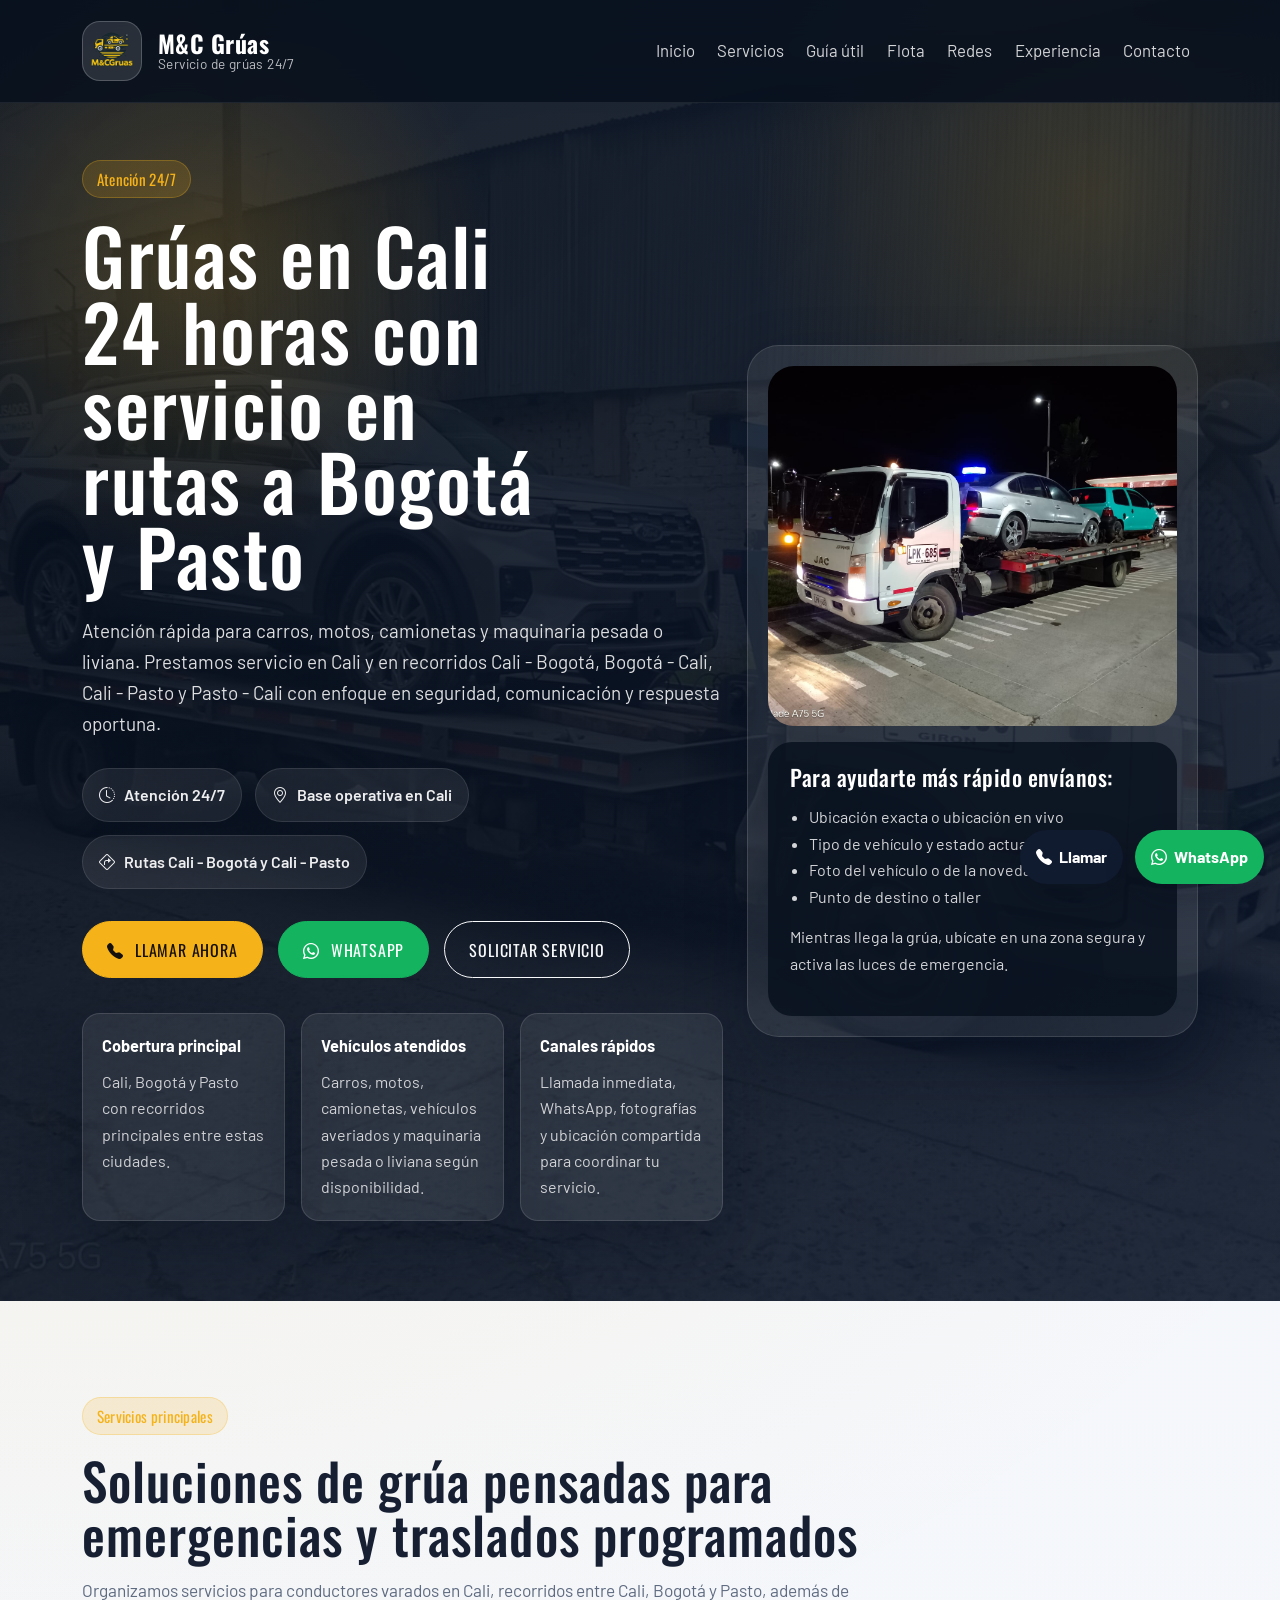
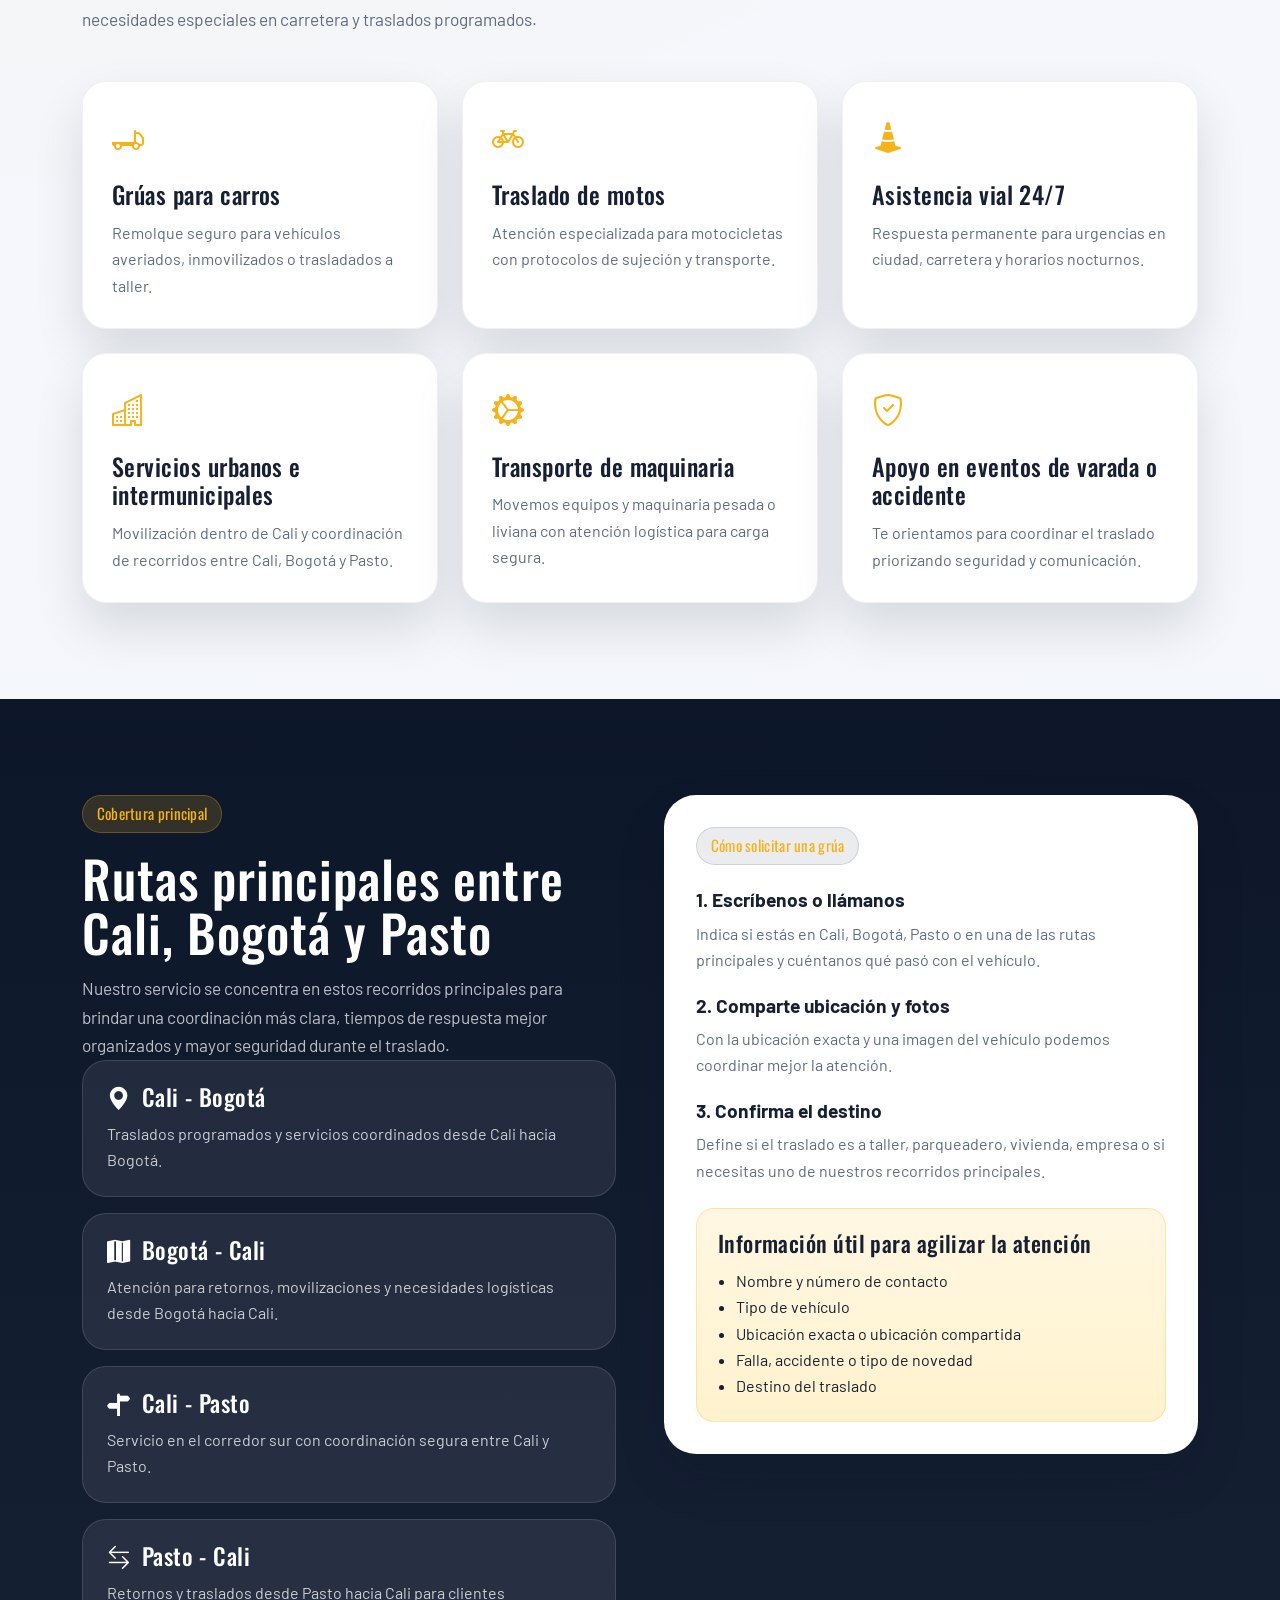
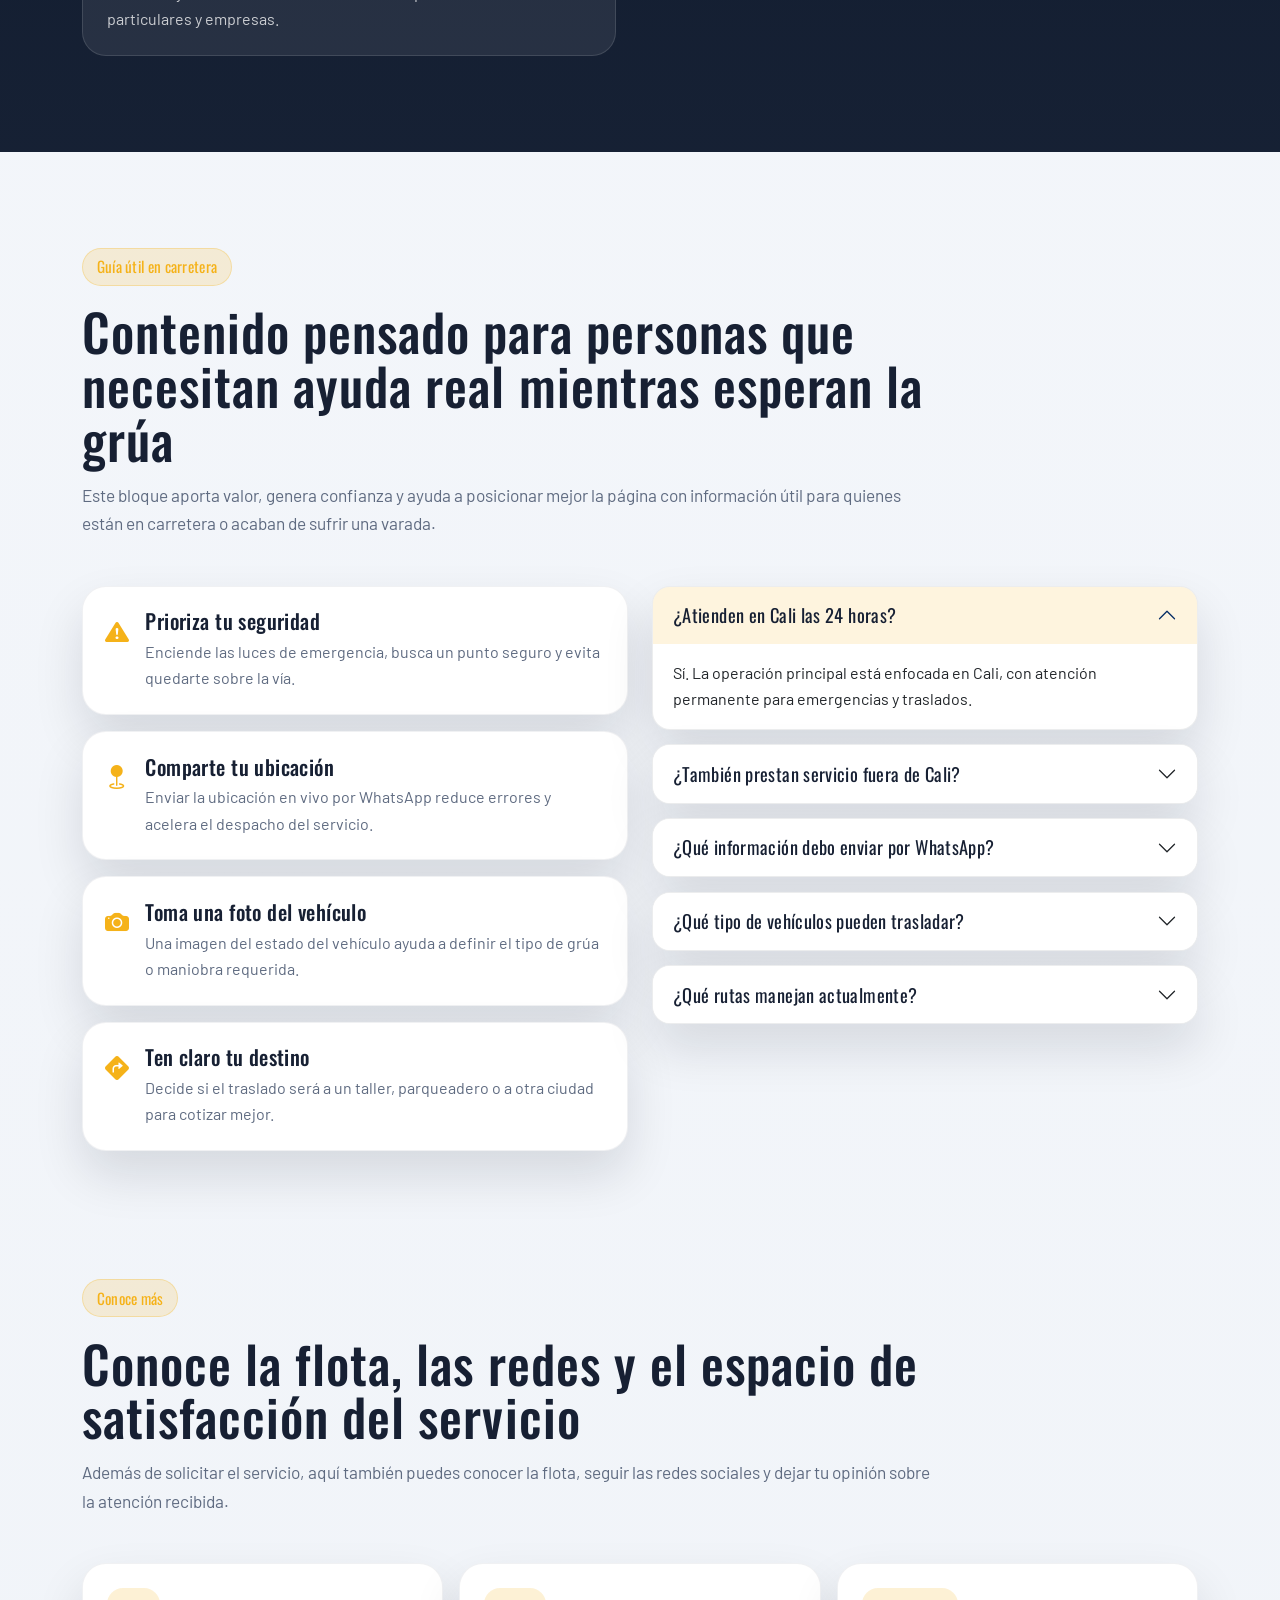
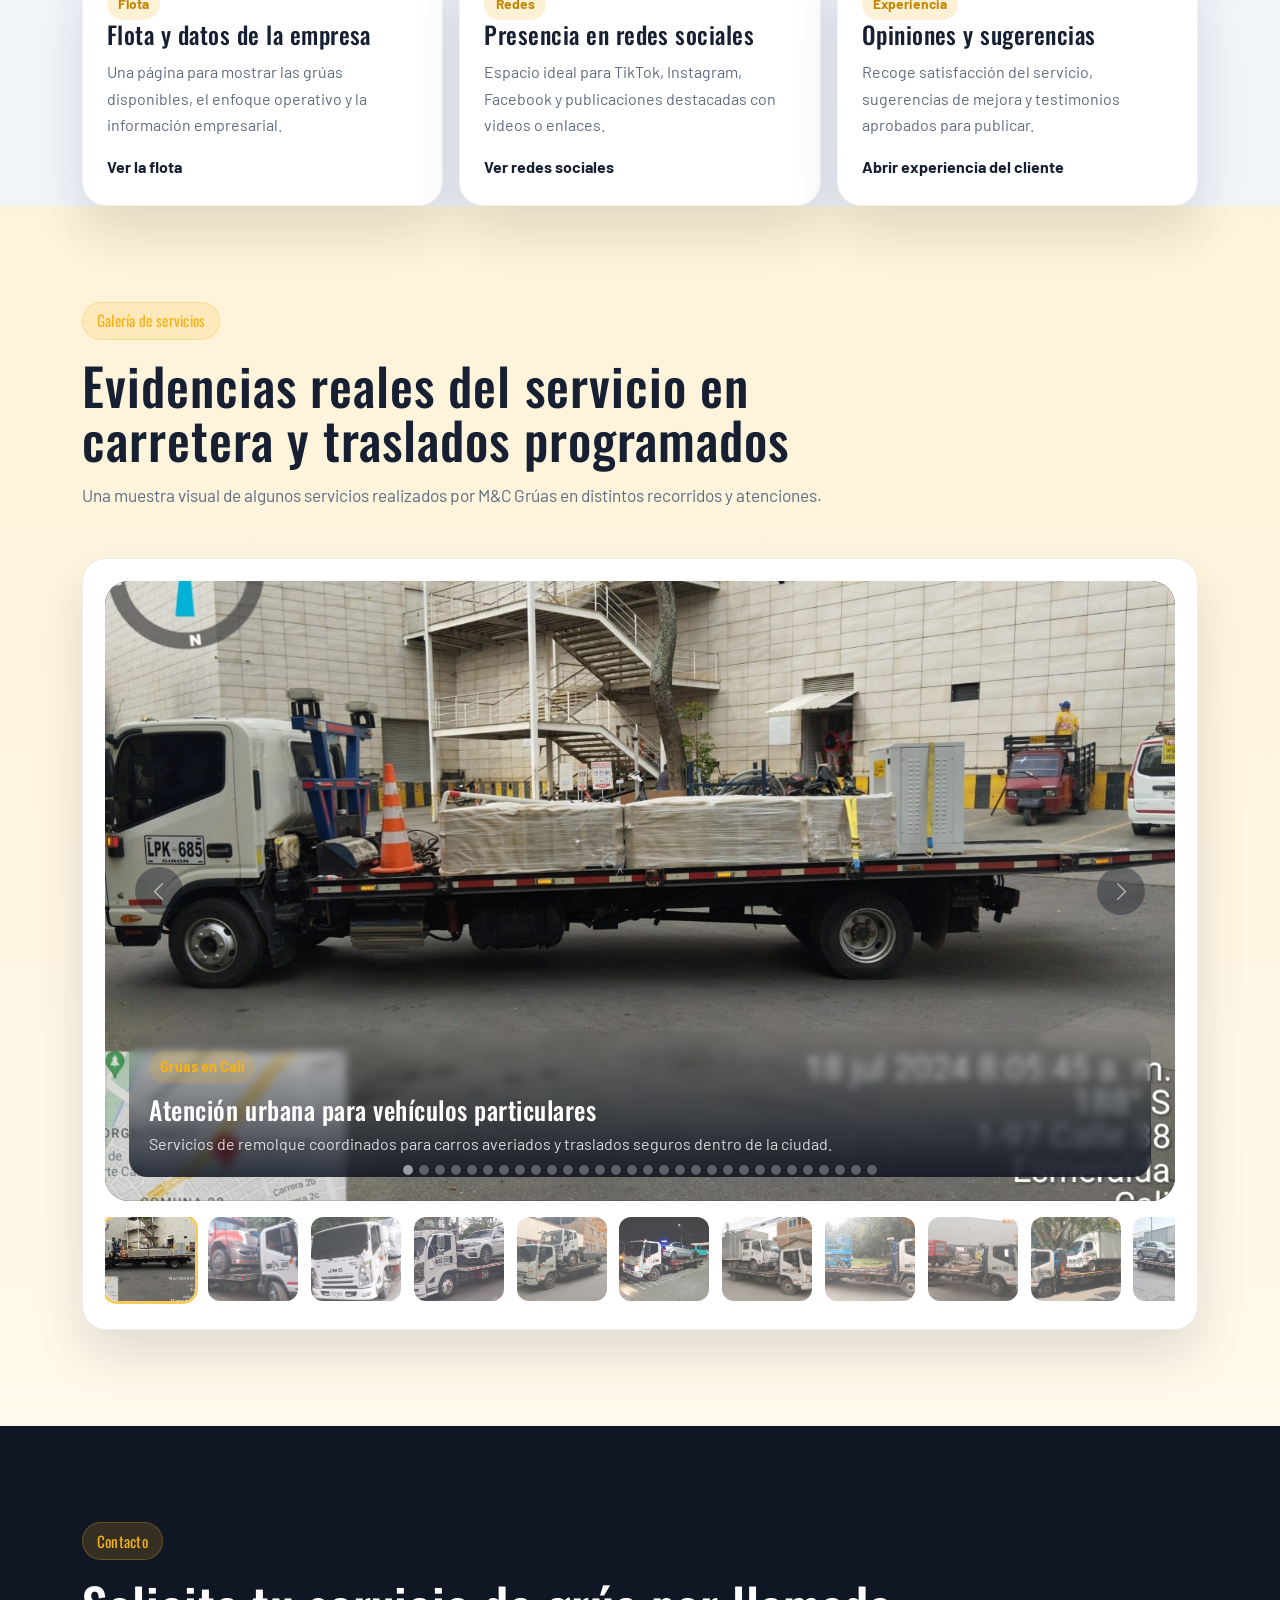
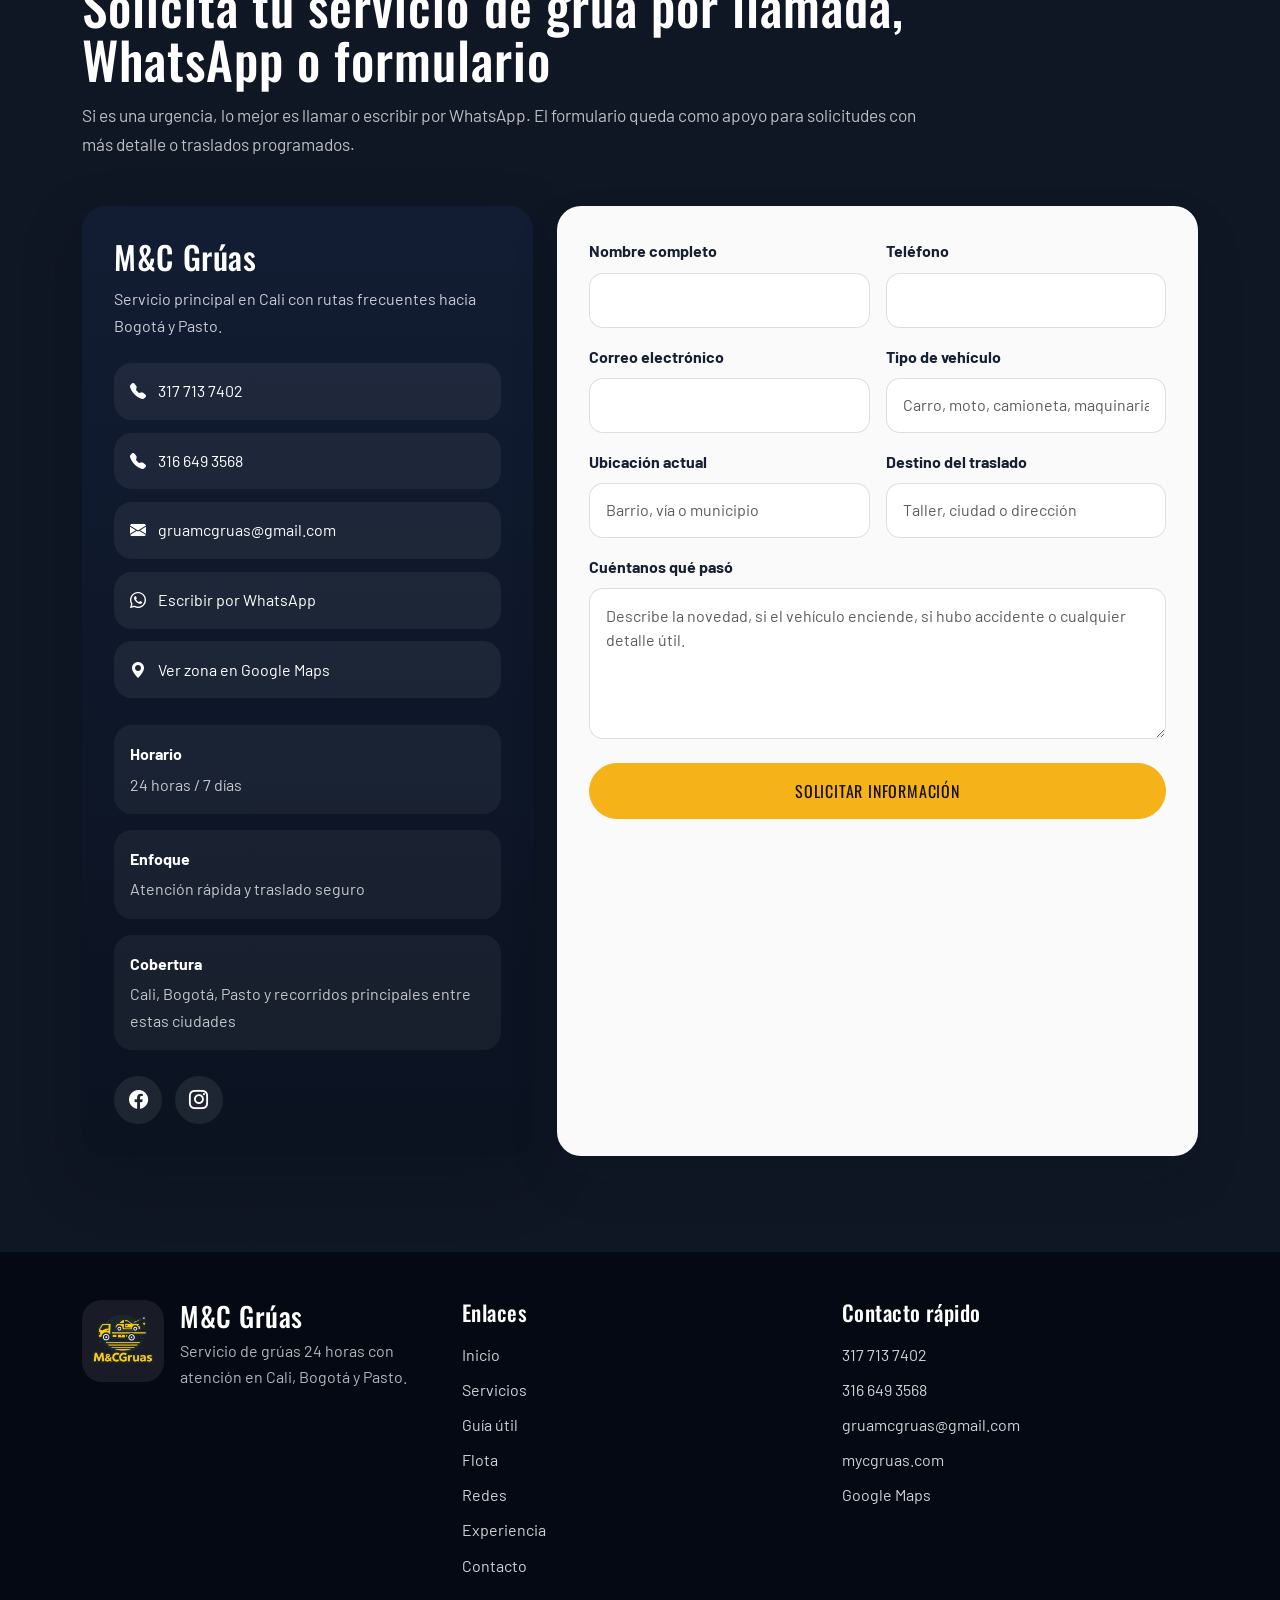
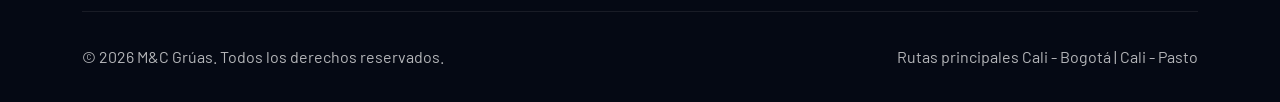
==== index.html @ 34d1ba53 "Merge pull request #5 from Jhonier1227/codex/configurar-monitoreo-automtico Mejoras SEO y GEO: actua" ====
<!DOCTYPE html>
<html lang="es">
<head>
  <!-- Configuracion base, SEO y recursos compartidos de la pagina principal -->
  <meta charset="UTF-8" />
  <meta name="viewport" content="width=device-width, initial-scale=1.0, viewport-fit=cover" />
  <title>Grúas en Cali 24 Horas | Rutas Cali - Bogotá y Cali - Pasto</title>
  <meta
    name="description"
    content="Servicio de grúas 24 horas en Cali. Traslados a Bogotá y Pasto, asistencia vial para carros, motos, camionetas y maquinaria."
  />
  <!-- Google Tag Manager -->
<script>(function(w,d,s,l,i){w[l]=w[l]||[];w[l].push({'gtm.start':
new Date().getTime(),event:'gtm.js'});var f=d.getElementsByTagName(s)[0],
j=d.createElement(s),dl=l!='dataLayer'?'&l='+l:'';j.async=true;j.src=
'https://www.googletagmanager.com/gtm.js?id='+i+dl;f.parentNode.insertBefore(j,f);
})(window,document,'script','dataLayer','GTM-K7THMDSF');</script>
<!-- End Google Tag Manager -->
  <meta name="author" content="M&C Grúas" />
  <meta name="robots" content="index, follow" />
  <meta name="theme-color" content="#f5b219" />
  <link rel="canonical" href="https://mycgruas.com/" />
  <link rel="alternate" hreflang="es-CO" href="https://mycgruas.com/" />
  <link rel="alternate" hreflang="x-default" href="https://mycgruas.com/" />
  <link rel="icon" href="assets/img/Logo_Nuevo_mcgrua.png" type="image/png" />
  <meta property="og:type" content="website" />
  <meta property="og:locale" content="es_CO" />
  <meta property="og:title" content="Grúas en Cali 24 Horas | M&C Grúas" />
  <meta
    property="og:description"
    content="Atención 24/7 en Cali y servicio en rutas Cali - Bogotá y Cali - Pasto para remolque, asistencia vial y transporte de maquinaria pesada o liviana."
  />
  <meta property="og:url" content="https://mycgruas.com/" />
  <meta property="og:image" content="https://mycgruas.com/assets/img/GruaFondo.jpeg" />
  <meta name="twitter:card" content="summary_large_image" />
  <meta name="twitter:title" content="Grúas en Cali 24 Horas | M&C Grúas" />
  <meta
    name="twitter:description"
    content="Servicio de grúas en Cali con rutas Cali - Bogotá y Cali - Pasto. Atención rápida por llamada y WhatsApp."
  />
  <meta name="twitter:image" content="https://mycgruas.com/assets/img/GruaFondo.jpeg" />
  <link rel="preconnect" href="https://fonts.googleapis.com" />
  <link rel="preconnect" href="https://fonts.gstatic.com" crossorigin />
  <link rel="preconnect" href="https://cdn.jsdelivr.net" crossorigin />
  <link
    href="https://fonts.googleapis.com/css2?family=Barlow:wght@400;500;600;700&family=Oswald:wght@500;600;700&display=swap"
    rel="stylesheet"
  />
  <link rel="stylesheet" href="https://cdn.jsdelivr.net/npm/bootstrap@5.3.3/dist/css/bootstrap.min.css" />
  <link rel="stylesheet" href="https://cdn.jsdelivr.net/npm/bootstrap-icons@1.11.3/font/bootstrap-icons.min.css" />
  <link rel="stylesheet" href="assets/css/style.css" />
  <link rel="stylesheet" href="assets/css/responsive.css" />
  <script type="application/ld+json">
    {
      "@context": "https://schema.org",
      "@type": "LocalBusiness",
      "name": "M&C Grúas",
      "url": "https://mycgruas.com/",
      "image": "https://mycgruas.com/assets/img/GruaFondo.jpeg",
      "logo": "https://mycgruas.com/assets/img/Logo_Nuevo_mcgrua.png",
      "description": "Servicio de grúas 24 horas en Cali con servicio en rutas Cali - Bogotá, Bogotá - Cali, Cali - Pasto y Pasto - Cali para remolque de vehículos, asistencia vial y transporte de maquinaria pesada o liviana.",
      "telephone": "+57 317 713 7402",
      "email": "gruamcgruas@gmail.com",
      "areaServed": [
        "Cali",
        "Bogotá",
        "Pasto"
      ],
      "serviceType": [
        "Grúas 24 horas",
        "Remolque de vehículos",
        "Asistencia vial",
        "Transporte de maquinaria pesada y liviana",
        "Traslados Cali - Bogotá",
        "Traslados Cali - Pasto"
      ],
      "openingHoursSpecification": [
        {
          "@type": "OpeningHoursSpecification",
          "dayOfWeek": [
            "Monday",
            "Tuesday",
            "Wednesday",
            "Thursday",
            "Friday",
            "Saturday",
            "Sunday"
          ],
          "opens": "00:00",
          "closes": "23:59"
        }
      ],
      "contactPoint": [
        {
          "@type": "ContactPoint",
          "telephone": "+57 317 713 7402",
          "contactType": "customer service",
          "areaServed": "CO",
          "availableLanguage": [
            "Spanish"
          ]
        },
        {
          "@type": "ContactPoint",
          "telephone": "+57 316 649 3568",
          "contactType": "customer service",
          "areaServed": "CO",
          "availableLanguage": [
            "Spanish"
          ]
        }
      ],
      "sameAs": [
        "https://www.tiktok.com/@mcgruas7?_r=1&_t=ZS-95cEvTLTXd9",
        "https://www.facebook.com/share/14oiQRtcPY/",
        "https://www.instagram.com/mycgruas?igsh=ejJ2dGFqajJlMWcz"
      ]
    }
  </script>
  <script type="application/ld+json">
    {
      "@context": "https://schema.org",
      "@type": "FAQPage",
      "mainEntity": [
        {
          "@type": "Question",
          "name": "¿Atienden en Cali las 24 horas?",
          "acceptedAnswer": {
            "@type": "Answer",
            "text": "Sí. La operación principal está enfocada en Cali, con atención permanente para emergencias y traslados."
          }
        },
        {
          "@type": "Question",
          "name": "¿También prestan servicio fuera de Cali?",
          "acceptedAnswer": {
            "@type": "Answer",
            "text": "Sí. Se manejan especialmente las rutas Cali - Bogotá, Bogotá - Cali, Cali - Pasto y Pasto - Cali."
          }
        },
        {
          "@type": "Question",
          "name": "¿Qué información debo enviar por WhatsApp?",
          "acceptedAnswer": {
            "@type": "Answer",
            "text": "Nombre, número de contacto, ubicación exacta, foto del vehículo, tipo de novedad y destino del traslado."
          }
        },
        {
          "@type": "Question",
          "name": "¿Qué tipo de vehículos pueden trasladar?",
          "acceptedAnswer": {
            "@type": "Answer",
            "text": "Carros, motos, camionetas, vehículos inmovilizados y maquinaria pesada o liviana, según disponibilidad operativa."
          }
        },
        {
          "@type": "Question",
          "name": "¿Qué rutas manejan actualmente?",
          "acceptedAnswer": {
            "@type": "Answer",
            "text": "Las rutas principales son Cali - Bogotá, Bogotá - Cali, Cali - Pasto y Pasto - Cali."
          }
        }
      ]
    }
  </script>
</head>
<body>
  <!-- Google Tag Manager (noscript) -->
<noscript><iframe src="https://www.googletagmanager.com/ns.html?id=GTM-K7THMDSF"
height="0" width="0" style="display:none;visibility:hidden"></iframe></noscript>
<!-- End Google Tag Manager (noscript) -->
  <!-- Header fijo compartido: logo, navegacion y accesos rapidos -->
  <header class="site-header fixed-top">
    <nav class="navbar navbar-expand-xl navbar-dark">
      <div class="container">
        <a class="navbar-brand d-flex align-items-center gap-3" href="#inicio" aria-label="Ir al inicio de M&C Grúas">
          <img src="assets/img/Logo_Nuevo_mcgrua.png" alt="Logo M&C Grúas" class="logo-img" />
          <span class="brand-copy">
            <strong>M&C Grúas</strong>
            <small>Servicio de grúas 24/7</small>
          </span>
        </a>

        <button
          class="navbar-toggler"
          type="button"
          data-bs-toggle="collapse"
          data-bs-target="#navbarNav"
          aria-controls="navbarNav"
          aria-expanded="false"
          aria-label="Abrir navegación"
        >
          <span class="navbar-toggler-icon"></span>
        </button>

        <div class="collapse navbar-collapse" id="navbarNav">
          <ul class="navbar-nav ms-auto align-items-lg-center">
            <li class="nav-item"><a class="nav-link" href="#inicio">Inicio</a></li>
            <li class="nav-item"><a class="nav-link" href="#servicios">Servicios</a></li>
            <li class="nav-item"><a class="nav-link" href="#guia">Guía útil</a></li>
            <li class="nav-item"><a class="nav-link" href="flota.html">Flota</a></li>
            <li class="nav-item"><a class="nav-link" href="redes.html">Redes</a></li>
            <li class="nav-item"><a class="nav-link" href="experiencia.html">Experiencia</a></li>
            <li class="nav-item"><a class="nav-link" href="#contacto">Contacto</a></li>
          </ul>
        </div>
      </div>
    </nav>
  </header>

  <main>
    <!-- Hero principal: propuesta de valor, llamadas a la accion y datos clave -->
    <section id="inicio" class="hero-section">
      <div class="hero-backdrop"></div>
      <div class="container position-relative">
        <div class="row align-items-center gy-5">
          <div class="col-lg-7">
            <span class="section-tag">Atención 24/7</span>
            <h1>Grúas en Cali 24 horas con servicio en rutas a Bogotá y Pasto</h1>
            <p class="hero-lead">
              Atención rápida para carros, motos, camionetas y maquinaria pesada o liviana. Prestamos servicio en Cali y en
              recorridos Cali - Bogotá, Bogotá - Cali, Cali - Pasto y Pasto - Cali con enfoque en seguridad,
              comunicación y respuesta oportuna.
            </p>

            <div class="hero-badges" aria-label="Beneficios principales">
              <span><i class="bi bi-clock-history"></i> Atención 24/7</span>
              <span><i class="bi bi-geo-alt"></i> Base operativa en Cali</span>
              <span><i class="bi bi-sign-turn-right"></i> Rutas Cali - Bogotá y Cali - Pasto</span>
            </div>

            <div class="hero-actions">
              <a href="tel:+573177137402" class="btn btn-warning btn-lg">
                <i class="bi bi-telephone-fill"></i>
                Llamar ahora
              </a>
              <a
                href="https://wa.me/573166493568?text=Hola%20M%26C%20Gr%C3%BAas,%20necesito%20ayuda%20con%20un%20servicio%20de%20gr%C3%BAa."
                target="_blank"
                rel="noopener noreferrer"
                class="btn btn-success btn-lg"
              >
                <i class="bi bi-whatsapp"></i>
                WhatsApp
              </a>
              <a href="#contacto" class="btn btn-outline-light btn-lg">
                Solicitar servicio
              </a>
            </div>

            <div class="hero-info-grid">
              <article class="info-card">
                <strong>Cobertura principal</strong>
                <p>Cali, Bogotá y Pasto con recorridos principales entre estas ciudades.</p>
              </article>
              <article class="info-card">
                <strong>Vehículos atendidos</strong>
                <p>Carros, motos, camionetas, vehículos averiados y maquinaria pesada o liviana según disponibilidad.</p>
              </article>
              <article class="info-card">
                <strong>Canales rápidos</strong>
                <p>Llamada inmediata, WhatsApp, fotografías y ubicación compartida para coordinar tu servicio.</p>
              </article>
            </div>
          </div>

          <div class="col-lg-5">
            <div class="hero-panel">
              <div class="hero-media">
                <img
                  src="assets/img/principalGrua.jpeg"
                  alt="Camiones de grúa disponibles para servicios en carretera"
                  class="img-fluid"
                />
              </div>
              <div class="hero-checklist">
                <h2>Para ayudarte más rápido envíanos:</h2>
                <ul>
                  <li>Ubicación exacta o ubicación en vivo</li>
                  <li>Tipo de vehículo y estado actual</li>
                  <li>Foto del vehículo o de la novedad</li>
                  <li>Punto de destino o taller</li>
                </ul>
                <p>Mientras llega la grúa, ubícate en una zona segura y activa las luces de emergencia.</p>
              </div>
            </div>
          </div>
        </div>
      </div>
    </section>

    <!-- Servicios principales que resumen el alcance comercial del negocio -->
    <section id="servicios" class="content-section section-light">
      <div class="container">
        <div class="section-heading">
          <span class="section-tag">Servicios principales</span>
          <h2>Soluciones de grúa pensadas para emergencias y traslados programados</h2>
          <p>
            Organizamos servicios para conductores varados en Cali, recorridos entre Cali, Bogotá y Pasto,
            además de necesidades especiales en carretera y traslados programados.
          </p>
        </div>

        <div class="row g-4">
          <div class="col-md-6 col-xl-4">
            <article class="service-card">
              <i class="bi bi-truck-flatbed"></i>
              <h3>Grúas para carros</h3>
              <p>Remolque seguro para vehículos averiados, inmovilizados o trasladados a taller.</p>
            </article>
          </div>
          <div class="col-md-6 col-xl-4">
            <article class="service-card">
              <i class="bi bi-bicycle"></i>
              <h3>Traslado de motos</h3>
              <p>Atención especializada para motocicletas con protocolos de sujeción y transporte.</p>
            </article>
          </div>
          <div class="col-md-6 col-xl-4">
            <article class="service-card">
              <i class="bi bi-cone-striped"></i>
              <h3>Asistencia vial 24/7</h3>
              <p>Respuesta permanente para urgencias en ciudad, carretera y horarios nocturnos.</p>
            </article>
          </div>
          <div class="col-md-6 col-xl-4">
            <article class="service-card">
              <i class="bi bi-buildings"></i>
              <h3>Servicios urbanos e intermunicipales</h3>
              <p>Movilización dentro de Cali y coordinación de recorridos entre Cali, Bogotá y Pasto.</p>
            </article>
          </div>
          <div class="col-md-6 col-xl-4">
            <article class="service-card">
              <i class="bi bi-gear-wide-connected"></i>
              <h3>Transporte de maquinaria</h3>
              <p>Movemos equipos y maquinaria pesada o liviana con atención logística para carga segura.</p>
            </article>
          </div>
          <div class="col-md-6 col-xl-4">
            <article class="service-card">
              <i class="bi bi-shield-check"></i>
              <h3>Apoyo en eventos de varada o accidente</h3>
              <p>Te orientamos para coordinar el traslado priorizando seguridad y comunicación.</p>
            </article>
          </div>
        </div>
      </div>
    </section>

    <!-- Cobertura principal y explicacion de las zonas donde mas opera la marca -->
    <section id="cobertura" class="content-section section-dark">
      <div class="container">
        <div class="row g-5 align-items-start">
          <div class="col-lg-6">
            <span class="section-tag">Cobertura principal</span>
            <h2>Rutas principales entre Cali, Bogotá y Pasto</h2>
            <p class="section-intro">
              Nuestro servicio se concentra en estos recorridos principales para brindar una coordinación más clara,
              tiempos de respuesta mejor organizados y mayor seguridad durante el traslado.
            </p>

            <div class="coverage-list">
              <article class="coverage-card">
                <h3><i class="bi bi-geo-alt-fill"></i> Cali - Bogotá</h3>
                <p>Traslados programados y servicios coordinados desde Cali hacia Bogotá.</p>
              </article>
              <article class="coverage-card">
                <h3><i class="bi bi-map-fill"></i> Bogotá - Cali</h3>
                <p>Atención para retornos, movilizaciones y necesidades logísticas desde Bogotá hacia Cali.</p>
              </article>
              <article class="coverage-card">
                <h3><i class="bi bi-signpost-split-fill"></i> Cali - Pasto</h3>
                <p>Servicio en el corredor sur con coordinación segura entre Cali y Pasto.</p>
              </article>
              <article class="coverage-card">
                <h3><i class="bi bi-arrow-left-right"></i> Pasto - Cali</h3>
                <p>Retornos y traslados desde Pasto hacia Cali para clientes particulares y empresas.</p>
              </article>
            </div>
          </div>

          <div class="col-lg-6">
            <div class="process-panel">
              <span class="section-tag section-tag-dark">Cómo solicitar una grúa</span>
              <div class="process-step">
                <strong>1. Escríbenos o llámanos</strong>
                <p>Indica si estás en Cali, Bogotá, Pasto o en una de las rutas principales y cuéntanos qué pasó con el vehículo.</p>
              </div>
              <div class="process-step">
                <strong>2. Comparte ubicación y fotos</strong>
                <p>Con la ubicación exacta y una imagen del vehículo podemos coordinar mejor la atención.</p>
              </div>
              <div class="process-step">
                <strong>3. Confirma el destino</strong>
                <p>Define si el traslado es a taller, parqueadero, vivienda, empresa o si necesitas uno de nuestros recorridos principales.</p>
              </div>

              <div class="process-note">
                <h3>Información útil para agilizar la atención</h3>
                <ul>
                  <li>Nombre y número de contacto</li>
                  <li>Tipo de vehículo</li>
                  <li>Ubicación exacta o ubicación compartida</li>
                  <li>Falla, accidente o tipo de novedad</li>
                  <li>Destino del traslado</li>
                </ul>
              </div>
            </div>
          </div>
        </div>
      </div>
    </section>

    <!-- Guia util pensada para personas que estan varadas o en carretera -->
    <section id="guia" class="content-section section-light">
      <div class="container">
        <div class="section-heading">
          <span class="section-tag">Guía útil en carretera</span>
          <h2>Contenido pensado para personas que necesitan ayuda real mientras esperan la grúa</h2>
          <p>
            Este bloque aporta valor, genera confianza y ayuda a posicionar mejor la página con información útil
            para quienes están en carretera o acaban de sufrir una varada.
          </p>
        </div>

        <div class="row g-4 align-items-start">
          <div class="col-lg-6">
            <div class="tips-grid">
              <article class="tip-card">
                <i class="bi bi-exclamation-triangle-fill"></i>
                <div>
                  <h3>Prioriza tu seguridad</h3>
                  <p>Enciende las luces de emergencia, busca un punto seguro y evita quedarte sobre la vía.</p>
                </div>
              </article>
              <article class="tip-card">
                <i class="bi bi-geo-fill"></i>
                <div>
                  <h3>Comparte tu ubicación</h3>
                  <p>Enviar la ubicación en vivo por WhatsApp reduce errores y acelera el despacho del servicio.</p>
                </div>
              </article>
              <article class="tip-card">
                <i class="bi bi-camera-fill"></i>
                <div>
                  <h3>Toma una foto del vehículo</h3>
                  <p>Una imagen del estado del vehículo ayuda a definir el tipo de grúa o maniobra requerida.</p>
                </div>
              </article>
              <article class="tip-card">
                <i class="bi bi-sign-turn-right-fill"></i>
                <div>
                  <h3>Ten claro tu destino</h3>
                  <p>Decide si el traslado será a un taller, parqueadero o a otra ciudad para cotizar mejor.</p>
                </div>
              </article>
            </div>
          </div>

          <div class="col-lg-6">
            <div class="accordion faq-accordion" id="faqAccordion">
              <div class="accordion-item">
                <h3 class="accordion-header">
                  <button class="accordion-button" type="button" data-bs-toggle="collapse" data-bs-target="#faqOne">
                    ¿Atienden en Cali las 24 horas?
                  </button>
                </h3>
                <div id="faqOne" class="accordion-collapse collapse show" data-bs-parent="#faqAccordion">
                  <div class="accordion-body">
                    Sí. La operación principal está enfocada en Cali, con atención permanente para emergencias y traslados.
                  </div>
                </div>
              </div>

              <div class="accordion-item">
                <h3 class="accordion-header">
                  <button class="accordion-button collapsed" type="button" data-bs-toggle="collapse" data-bs-target="#faqTwo">
                    ¿También prestan servicio fuera de Cali?
                  </button>
                </h3>
                <div id="faqTwo" class="accordion-collapse collapse" data-bs-parent="#faqAccordion">
                  <div class="accordion-body">
                    Sí. Se manejan especialmente las rutas Cali - Bogotá, Bogotá - Cali, Cali - Pasto y Pasto - Cali.
                  </div>
                </div>
              </div>

              <div class="accordion-item">
                <h3 class="accordion-header">
                  <button class="accordion-button collapsed" type="button" data-bs-toggle="collapse" data-bs-target="#faqThree">
                    ¿Qué información debo enviar por WhatsApp?
                  </button>
                </h3>
                <div id="faqThree" class="accordion-collapse collapse" data-bs-parent="#faqAccordion">
                  <div class="accordion-body">
                    Nombre, número de contacto, ubicación exacta, foto del vehículo, tipo de novedad y destino del traslado.
                  </div>
                </div>
              </div>

              <div class="accordion-item">
                <h3 class="accordion-header">
                  <button class="accordion-button collapsed" type="button" data-bs-toggle="collapse" data-bs-target="#faqFour">
                    ¿Qué tipo de vehículos pueden trasladar?
                  </button>
                </h3>
                <div id="faqFour" class="accordion-collapse collapse" data-bs-parent="#faqAccordion">
                  <div class="accordion-body">
                    Carros, motos, camionetas, vehículos inmovilizados y maquinaria pesada o liviana, según disponibilidad operativa.
                  </div>
                </div>
              </div>

              <div class="accordion-item">
                <h3 class="accordion-header">
                  <button class="accordion-button collapsed" type="button" data-bs-toggle="collapse" data-bs-target="#faqFive">
                    ¿Qué rutas manejan actualmente?
                  </button>
                </h3>
                <div id="faqFive" class="accordion-collapse collapse" data-bs-parent="#faqAccordion">
                  <div class="accordion-body">
                    Las rutas principales son Cali - Bogotá, Bogotá - Cali, Cali - Pasto y Pasto - Cali.
                  </div>
                </div>
              </div>
            </div>
          </div>
        </div>
      </div>
    </section>

    <section class="section-bridge">
      <div class="container">
        <div class="section-heading">
          <span class="section-tag">Conoce más</span>
          <h2>Conoce la flota, las redes y el espacio de satisfacción del servicio</h2>
          <p>
            Además de solicitar el servicio, aquí también puedes conocer la flota, seguir las redes sociales
            y dejar tu opinión sobre la atención recibida.
          </p>
        </div>

        <div class="section-bridge-grid">
          <article class="bridge-card">
            <span class="fleet-badge">Flota</span>
            <h3>Flota y datos de la empresa</h3>
            <p>Una página para mostrar las grúas disponibles, el enfoque operativo y la información empresarial.</p>
            <a href="flota.html">Ver la flota</a>
          </article>

          <article class="bridge-card">
            <span class="fleet-badge">Redes</span>
            <h3>Presencia en redes sociales</h3>
            <p>Espacio ideal para TikTok, Instagram, Facebook y publicaciones destacadas con videos o enlaces.</p>
            <a href="redes.html">Ver redes sociales</a>
          </article>

          <article class="bridge-card">
            <span class="fleet-badge">Experiencia</span>
            <h3>Opiniones y sugerencias</h3>
            <p>Recoge satisfacción del servicio, sugerencias de mejora y testimonios aprobados para publicar.</p>
            <a href="experiencia.html">Abrir experiencia del cliente</a>
          </article>
        </div>
      </div>
    </section>

    <!-- Galeria principal del sitio -->
    <section id="galeria" class="content-section section-gallery">
      <div class="container">
        <div class="section-heading">
          <span class="section-tag">Galería de servicios</span>
          <h2>Evidencias reales del servicio en carretera y traslados programados</h2>
          <p>
            Una muestra visual de algunos servicios realizados por M&C Grúas en distintos recorridos y atenciones.
          </p>
        </div>

        <div class="gallery-shell">
          <div id="galeriaStatus" class="gallery-status d-none" role="status"></div>

          <div id="carruselGaleria" class="carousel slide gallery-carousel" data-bs-touch="true" data-bs-wrap="true">
            <div class="carousel-indicators" id="galeriaIndicadores"></div>
            <div class="carousel-inner" id="galeriaCarouselInner"></div>

            <button class="carousel-control-prev" type="button" data-bs-target="#carruselGaleria" data-bs-slide="prev">
              <span class="carousel-control-prev-icon" aria-hidden="true"></span>
              <span class="visually-hidden">Anterior</span>
            </button>
            <button class="carousel-control-next" type="button" data-bs-target="#carruselGaleria" data-bs-slide="next">
              <span class="carousel-control-next-icon" aria-hidden="true"></span>
              <span class="visually-hidden">Siguiente</span>
            </button>
          </div>

          <div class="gallery-thumbnails" id="galeriaMiniaturas" aria-label="Miniaturas de la galería"></div>
        </div>
      </div>
    </section>

    <!-- Contacto y formulario principal para solicitudes de servicio -->
    <section id="contacto" class="content-section section-contact">
      <div class="container">
        <div class="section-heading">
          <span class="section-tag">Contacto</span>
          <h2>Solicita tu servicio de grúa por llamada, WhatsApp o formulario</h2>
          <p>
            Si es una urgencia, lo mejor es llamar o escribir por WhatsApp. El formulario queda como apoyo para
            solicitudes con más detalle o traslados programados.
          </p>
        </div>

        <div class="row g-4 align-items-stretch">
          <div class="col-lg-5">
            <div class="contact-card h-100">
              <h3>M&C Grúas</h3>
              <p class="contact-lead">Servicio principal en Cali con rutas frecuentes hacia Bogotá y Pasto.</p>

              <div class="contact-list">
                <a href="tel:+573177137402">
                  <i class="bi bi-telephone-fill"></i>
                  317 713 7402
                </a>
                <a href="tel:+573166493568">
                  <i class="bi bi-telephone-fill"></i>
                  316 649 3568
                </a>
                <a href="mailto:gruamcgruas@gmail.com">
                  <i class="bi bi-envelope-fill"></i>
                  gruamcgruas@gmail.com
                </a>
                <a
                  href="https://wa.me/573166493568?text=Hola%20M%26C%20Gr%C3%BAas,%20necesito%20apoyo%20con%20una%20gr%C3%BAa."
                  target="_blank"
                  rel="noopener noreferrer"
                >
                  <i class="bi bi-whatsapp"></i>
                  Escribir por WhatsApp
                </a>
                <a
                  href="https://www.google.com/maps/search/?api=1&query=M%26C%20Gr%C3%BAas%20Cali"
                  target="_blank"
                  rel="noopener noreferrer"
                >
                  <i class="bi bi-geo-alt-fill"></i>
                  Ver zona en Google Maps
                </a>
              </div>

              <div class="contact-meta">
                <div>
                  <strong>Horario</strong>
                  <span>24 horas / 7 días</span>
                </div>
                <div>
                  <strong>Enfoque</strong>
                  <span>Atención rápida y traslado seguro</span>
                </div>
                <div>
                  <strong>Cobertura</strong>
                  <span>Cali, Bogotá, Pasto y recorridos principales entre estas ciudades</span>
                </div>
              </div>

              <div class="contact-social">
                <a href="https://www.facebook.com/share/14oiQRtcPY/" target="_blank" rel="noopener noreferrer" aria-label="Facebook">
                  <i class="bi bi-facebook"></i>
                </a>
                <a href="https://www.instagram.com/mycgruas?igsh=ejJ2dGFqajJlMWcz" target="_blank" rel="noopener noreferrer" aria-label="Instagram">
                  <i class="bi bi-instagram"></i>
                </a>
              </div>
            </div>
          </div>

          <div class="col-lg-7">
            <div class="form-wrapper">
              <form
                id="formularioContacto"
                class="contact-form"
                action="https://formspree.io/f/mrbprrvj"
                method="POST"
                data-async-form
                data-message-target="mensajeFormulario"
                data-sending-text="Enviando solicitud..."
                data-success-message="Gracias. Tu solicitud fue enviada correctamente. Si es urgente, te recomendamos llamar o escribir por WhatsApp."
                data-error-message="Ocurrió un problema al enviar el formulario. Intenta nuevamente o comunícate por llamada o WhatsApp."
              >
                <input type="hidden" name="_subject" value="Nueva solicitud desde mycgruas.com" />

                <div class="row g-3">
                  <div class="col-md-6">
                    <label for="nombre" class="form-label">Nombre completo</label>
                    <input type="text" id="nombre" name="nombre" class="form-control" required />
                  </div>
                  <div class="col-md-6">
                    <label for="telefono" class="form-label">Teléfono</label>
                    <input type="tel" id="telefono" name="telefono" class="form-control" required />
                  </div>
                  <div class="col-md-6">
                    <label for="email" class="form-label">Correo electrónico</label>
                    <input type="email" id="email" name="email" class="form-control" />
                  </div>
                  <div class="col-md-6">
                    <label for="vehiculo" class="form-label">Tipo de vehículo</label>
                    <input type="text" id="vehiculo" name="vehiculo" class="form-control" placeholder="Carro, moto, camioneta, maquinaria pesada..." />
                  </div>
                  <div class="col-md-6">
                    <label for="ubicacion" class="form-label">Ubicación actual</label>
                    <input type="text" id="ubicacion" name="ubicacion" class="form-control" placeholder="Barrio, vía o municipio" />
                  </div>
                  <div class="col-md-6">
                    <label for="destino" class="form-label">Destino del traslado</label>
                    <input type="text" id="destino" name="destino" class="form-control" placeholder="Taller, ciudad o dirección" />
                  </div>
                  <div class="col-12">
                    <label for="mensaje" class="form-label">Cuéntanos qué pasó</label>
                    <textarea
                      id="mensaje"
                      name="mensaje"
                      class="form-control"
                      rows="5"
                      placeholder="Describe la novedad, si el vehículo enciende, si hubo accidente o cualquier detalle útil."
                      required
                    ></textarea>
                  </div>
                </div>

                <button type="submit" class="btn btn-warning btn-lg w-100 mt-4">Solicitar información</button>
                <div id="mensajeFormulario" class="form-status d-none" role="alert"></div>
              </form>
            </div>
          </div>
        </div>
      </div>
    </section>
  </main>

  <!-- Footer con navegacion secundaria, contacto y texto institucional -->
  <footer class="site-footer">
    <div class="container">
      <div class="row g-4 align-items-start">
        <div class="col-lg-4">
          <div class="footer-brand">
            <img src="assets/img/Logo_Nuevo_mcgrua.png" alt="Logo M&C Grúas" class="footer-logo" />
            <div>
              <h2>M&C Grúas</h2>
              <p>Servicio de grúas 24 horas con atención en Cali, Bogotá y Pasto.</p>
            </div>
          </div>
        </div>

        <div class="col-sm-6 col-lg-4">
          <h3>Enlaces</h3>
          <ul class="footer-links">
            <li><a href="#inicio">Inicio</a></li>
            <li><a href="#servicios">Servicios</a></li>
            <li><a href="#guia">Guía útil</a></li>
            <li><a href="flota.html">Flota</a></li>
            <li><a href="redes.html">Redes</a></li>
            <li><a href="experiencia.html">Experiencia</a></li>
            <li><a href="#contacto">Contacto</a></li>
          </ul>
        </div>

        <div class="col-sm-6 col-lg-4">
          <h3>Contacto rápido</h3>
          <ul class="footer-contact">
            <li><a href="tel:+573177137402">317 713 7402</a></li>
            <li><a href="tel:+573166493568">316 649 3568</a></li>
            <li><a href="mailto:gruamcgruas@gmail.com">gruamcgruas@gmail.com</a></li>
            <li><a href="https://mycgruas.com/">mycgruas.com</a></li>
            <li><a href="https://www.google.com/maps/search/?api=1&query=M%26C%20Gr%C3%BAas%20Cali" target="_blank" rel="noopener noreferrer">Google Maps</a></li>
          </ul>
        </div>
      </div>

      <div class="footer-bottom">
        <p>&copy; <span id="currentYear"></span> M&C Grúas. Todos los derechos reservados.</p>
        <p>Rutas principales Cali - Bogotá | Cali - Pasto</p>
      </div>
    </div>
  </footer>

  <!-- CTA flotante pensado para movil: llamar o escribir por WhatsApp -->
  <div class="floating-cta" aria-label="Acciones rápidas">
    <a href="tel:+573177137402" class="floating-call">
      <i class="bi bi-telephone-fill"></i>
      <span>Llamar</span>
    </a>
    <a
      href="https://wa.me/573166493568?text=Hola%20M%26C%20Gr%C3%BAas,%20necesito%20una%20gr%C3%BAa."
      class="floating-whatsapp"
      target="_blank"
      rel="noopener noreferrer"
    >
      <i class="bi bi-whatsapp"></i>
      <span>WhatsApp</span>
    </a>
  </div>

  <!-- Bootstrap aporta componentes visuales y scripts.js maneja la logica del sitio -->
  <script src="https://cdn.jsdelivr.net/npm/bootstrap@5.3.3/dist/js/bootstrap.bundle.min.js" defer></script>
  <script src="assets/js/scripts.js" defer></script>
</body>
</html>
---- assets/css/style.css ----
/* =======================
   Variables y base global
   ======================= */
:root {
  --color-bg: #0b1220;
  --color-surface: #111b30;
  --color-card: #ffffff;
  --color-accent: #f5b219;
  --color-accent-dark: #c48600;
  --color-text: #172033;
  --color-text-soft: #5f6b81;
  --color-white: #ffffff;
  --color-border: rgba(255, 255, 255, 0.12);
  --shadow-soft: 0 24px 50px rgba(8, 18, 37, 0.12);
  --shadow-strong: 0 24px 60px rgba(6, 14, 27, 0.3);
  --radius-xl: 32px;
  --radius-lg: 24px;
  --radius-md: 18px;
  --radius-sm: 12px;
}

* {
  box-sizing: border-box;
}

html {
  scroll-behavior: smooth;
  overflow-x: hidden;
}

body {
  margin: 0;
  font-family: "Barlow", sans-serif;
  color: var(--color-text);
  background:
    radial-gradient(circle at top left, rgba(245, 178, 25, 0.16), transparent 22%),
    linear-gradient(180deg, #f6f8fc 0%, #eef2f7 100%);
  line-height: 1.65;
  overflow-x: hidden;
  width: 100%;
}

img {
  max-width: 100%;
  display: block;
}

a {
  text-decoration: none;
}

main section {
  scroll-margin-top: 108px;
}

/* =======================
   Header y navegacion
   ======================= */
.site-header .navbar {
  padding: 1rem 0;
  background: rgba(7, 15, 29, 0.82);
  backdrop-filter: blur(18px);
  border-bottom: 1px solid rgba(255, 255, 255, 0.08);
}

.logo-img {
  width: 60px;
  height: 60px;
  object-fit: contain;
  border-radius: 18px;
  background: rgba(255, 255, 255, 0.12);
  border: 1px solid rgba(255, 255, 255, 0.2);
  padding: 0.2rem;
}

.brand-copy {
  display: flex;
  flex-direction: column;
  color: var(--color-white);
  line-height: 1.1;
  min-width: 0;
}

.brand-copy strong,
.navbar-brand,
h1,
h2,
h3,
.section-tag,
.btn {
  font-family: "Oswald", sans-serif;
  letter-spacing: 0.02em;
}

.brand-copy strong {
  font-size: 1.5rem;
}

.brand-copy small {
  font-family: "Barlow", sans-serif;
  font-size: 0.85rem;
  color: rgba(255, 255, 255, 0.72);
}

.navbar-nav {
  gap: 0.4rem;
}

.navbar .nav-link {
  color: rgba(255, 255, 255, 0.82);
  font-size: 1.05rem;
  padding: 0.6rem 0.9rem;
  border-radius: 999px;
  transition: color 0.2s ease, background-color 0.2s ease, transform 0.2s ease;
}

.navbar .nav-link:hover,
.navbar .nav-link:focus-visible {
  color: var(--color-white);
  background: rgba(245, 178, 25, 0.16);
  transform: translateY(-1px);
}

/* =======================
   Hero principal (home)
   ======================= */
.hero-section {
  position: relative;
  min-height: 100vh;
  padding: 10rem 0 5rem;
  overflow: hidden;
  background:
    linear-gradient(135deg, rgba(5, 12, 24, 0.92), rgba(15, 26, 45, 0.88)),
    url("../img/GruaFondo.jpeg") center/cover no-repeat;
  color: var(--color-white);
}

.hero-backdrop {
  position: absolute;
  inset: 0;
  background:
    radial-gradient(circle at 15% 20%, rgba(245, 178, 25, 0.2), transparent 20%),
    radial-gradient(circle at 85% 15%, rgba(245, 178, 25, 0.15), transparent 22%);
  pointer-events: none;
}

.section-tag {
  display: inline-flex;
  align-items: center;
  gap: 0.45rem;
  padding: 0.35rem 0.85rem;
  border-radius: 999px;
  background: rgba(245, 178, 25, 0.16);
  border: 1px solid rgba(245, 178, 25, 0.28);
  color: var(--color-accent);
  font-size: 0.95rem;
  margin-bottom: 1.2rem;
}

.section-tag-dark {
  background: rgba(11, 18, 32, 0.08);
  border-color: rgba(11, 18, 32, 0.12);
}

.hero-section h1 {
  font-size: clamp(2.8rem, 6vw, 5.4rem);
  line-height: 0.98;
  margin-bottom: 1.3rem;
  max-width: 12ch;
}

.hero-lead {
  max-width: 62ch;
  font-size: 1.18rem;
  color: rgba(255, 255, 255, 0.86);
  margin-bottom: 1.8rem;
}

.hero-badges {
  display: flex;
  flex-wrap: wrap;
  gap: 0.85rem;
  margin-bottom: 2rem;
}

.hero-badges span {
  display: inline-flex;
  align-items: center;
  gap: 0.55rem;
  padding: 0.8rem 1rem;
  border-radius: 999px;
  background: rgba(255, 255, 255, 0.08);
  border: 1px solid rgba(255, 255, 255, 0.1);
  color: rgba(255, 255, 255, 0.92);
  font-weight: 600;
}

.hero-actions {
  display: flex;
  flex-wrap: wrap;
  gap: 0.95rem;
  margin-bottom: 2.2rem;
}

.hero-actions .btn {
  display: inline-flex;
  align-items: center;
  justify-content: center;
  gap: 0.35rem;
}

.btn {
  border-radius: 999px;
  padding: 0.95rem 1.5rem;
  font-size: 1rem;
  text-transform: uppercase;
  letter-spacing: 0.05em;
}

.btn i {
  margin-right: 0.35rem;
}

.btn-warning {
  background: var(--color-accent);
  border-color: var(--color-accent);
  color: #15100a;
}

.btn-warning:hover,
.btn-warning:focus-visible {
  background: #ffc744;
  border-color: #ffc744;
  color: #15100a;
}

.btn-success {
  background: #14b35f;
  border-color: #14b35f;
}

.btn-success:hover,
.btn-success:focus-visible {
  background: #119c53;
  border-color: #119c53;
}

.btn-outline-light:hover,
.btn-outline-light:focus-visible {
  color: var(--color-bg);
}

.hero-info-grid {
  display: grid;
  grid-template-columns: repeat(3, minmax(0, 1fr));
  gap: 1rem;
}

.info-card {
  padding: 1.2rem;
  border-radius: var(--radius-md);
  background: rgba(255, 255, 255, 0.08);
  border: 1px solid rgba(255, 255, 255, 0.12);
  box-shadow: var(--shadow-strong);
}

.info-card strong {
  display: block;
  margin-bottom: 0.55rem;
  color: var(--color-white);
  font-size: 1.02rem;
}

.info-card p {
  margin: 0;
  color: rgba(255, 255, 255, 0.78);
}

.hero-panel {
  position: relative;
  padding: 1.25rem;
  border-radius: var(--radius-xl);
  background: rgba(255, 255, 255, 0.08);
  border: 1px solid rgba(255, 255, 255, 0.12);
  box-shadow: var(--shadow-strong);
}

.hero-media {
  border-radius: calc(var(--radius-xl) - 6px);
  overflow: hidden;
}

.hero-media img {
  width: 100%;
  min-height: 360px;
  object-fit: cover;
}

.hero-checklist {
  margin-top: 1rem;
  padding: 1.4rem;
  border-radius: var(--radius-lg);
  background: rgba(7, 15, 29, 0.82);
}

.hero-checklist h2 {
  font-size: 1.4rem;
  margin-bottom: 0.85rem;
}

.hero-checklist ul {
  padding-left: 1.15rem;
  margin-bottom: 0.9rem;
}

.hero-checklist p,
.hero-checklist li {
  color: rgba(255, 255, 255, 0.82);
}

/* =======================
   Secciones generales
   ======================= */
.content-section {
  padding: 6rem 0;
}

.section-light {
  background: transparent;
}

.section-dark {
  background:
    linear-gradient(180deg, rgba(8, 18, 37, 0.98), rgba(13, 24, 44, 0.96)),
    radial-gradient(circle at top right, rgba(245, 178, 25, 0.15), transparent 22%);
  color: var(--color-white);
}

.section-gallery {
  background: linear-gradient(180deg, #fef3d8 0%, #fff9eb 100%);
}

.section-contact {
  background:
    linear-gradient(180deg, rgba(11, 18, 32, 0.98), rgba(11, 18, 32, 0.98)),
    radial-gradient(circle at center, rgba(245, 178, 25, 0.12), transparent 30%);
  color: var(--color-white);
}

.section-heading {
  max-width: 860px;
  margin-bottom: 3rem;
}

.section-heading h2,
.section-dark h2,
.section-contact h2 {
  font-size: clamp(2rem, 4vw, 3.4rem);
  line-height: 1.05;
  margin-bottom: 0.9rem;
}

.section-heading p,
.section-intro {
  font-size: 1.08rem;
  color: var(--color-text-soft);
  margin-bottom: 0;
}

.section-dark .section-heading p,
.section-dark .section-intro,
.section-contact .section-heading p {
  color: rgba(255, 255, 255, 0.72);
}

.service-card,
.coverage-card,
.tip-card,
.contact-card,
.form-wrapper,
.gallery-shell {
  background: var(--color-card);
  border-radius: var(--radius-lg);
  box-shadow: var(--shadow-soft);
}

.service-card {
  height: 100%;
  padding: 1.8rem;
  border: 1px solid rgba(15, 27, 48, 0.06);
  transition: transform 0.25s ease, box-shadow 0.25s ease, border-color 0.25s ease;
}

.service-card:hover {
  transform: translateY(-6px);
  box-shadow: 0 28px 60px rgba(8, 18, 37, 0.16);
  border-color: rgba(245, 178, 25, 0.3);
}

.service-card i {
  font-size: 2rem;
  color: var(--color-accent);
}

.service-card h3 {
  margin: 1rem 0 0.7rem;
  font-size: 1.5rem;
}

.service-card p,
.coverage-card p,
.tip-card p {
  margin: 0;
  color: var(--color-text-soft);
}

/* =======================
   Cobertura, proceso y FAQ
   ======================= */
.coverage-list {
  display: grid;
  gap: 1rem;
}

.coverage-card {
  padding: 1.4rem 1.5rem;
  background: rgba(255, 255, 255, 0.08);
  border: 1px solid var(--color-border);
  box-shadow: none;
}

.coverage-card h3 {
  display: flex;
  align-items: center;
  gap: 0.7rem;
  color: var(--color-white);
  font-size: 1.45rem;
  margin-bottom: 0.6rem;
}

.coverage-card p {
  color: rgba(255, 255, 255, 0.76);
}

.process-panel {
  padding: 2rem;
  border-radius: var(--radius-xl);
  background: #ffffff;
  color: var(--color-text);
  box-shadow: var(--shadow-soft);
}

.process-step + .process-step {
  margin-top: 1rem;
}

.process-step strong {
  display: block;
  font-size: 1.2rem;
  margin-bottom: 0.3rem;
}

.process-step p {
  margin: 0;
  color: var(--color-text-soft);
}

.process-note {
  margin-top: 1.5rem;
  padding: 1.3rem;
  border-radius: var(--radius-md);
  background: linear-gradient(180deg, #fff7e2 0%, #fff2cd 100%);
  border: 1px solid rgba(245, 178, 25, 0.26);
}

.process-note h3 {
  font-size: 1.4rem;
  margin-bottom: 0.7rem;
}

.process-note ul {
  margin: 0;
  padding-left: 1.15rem;
}

.tips-grid {
  display: grid;
  gap: 1rem;
}

.tip-card {
  display: flex;
  align-items: flex-start;
  gap: 1rem;
  padding: 1.4rem;
  border: 1px solid rgba(15, 27, 48, 0.06);
}

.tip-card i {
  font-size: 1.5rem;
  color: var(--color-accent);
  margin-top: 0.15rem;
}

.tip-card h3 {
  font-size: 1.3rem;
  margin-bottom: 0.3rem;
}

.faq-accordion .accordion-item {
  border: 1px solid rgba(15, 27, 48, 0.08);
  border-radius: var(--radius-md);
  overflow: hidden;
  box-shadow: var(--shadow-soft);
}

.faq-accordion .accordion-item + .accordion-item {
  margin-top: 0.9rem;
}

.faq-accordion .accordion-button {
  font-family: "Oswald", sans-serif;
  font-size: 1.15rem;
  letter-spacing: 0.02em;
  padding: 1.1rem 1.25rem;
  color: var(--color-text);
}

.faq-accordion .accordion-button:not(.collapsed) {
  color: var(--color-text);
  background: rgba(245, 178, 25, 0.14);
  box-shadow: none;
}

.faq-accordion .accordion-button:focus {
  box-shadow: 0 0 0 0.2rem rgba(245, 178, 25, 0.22);
}

/* =======================
   Galeria principal y contacto
   ======================= */
.gallery-shell {
  padding: 1.4rem;
  border: 1px solid rgba(15, 27, 48, 0.08);
}

.gallery-status {
  margin-bottom: 1rem;
  padding: 0.9rem 1rem;
  border-radius: var(--radius-sm);
  background: #fff4d1;
  color: #5f4200;
  font-weight: 600;
}

.gallery-carousel {
  border-radius: var(--radius-lg);
  overflow: hidden;
  background: #0b1220;
}

.gallery-carousel .carousel-indicators {
  margin-bottom: 1rem;
}

.gallery-carousel .carousel-indicators [data-bs-target] {
  width: 10px;
  height: 10px;
  border-radius: 50%;
  background-color: rgba(255, 255, 255, 0.56);
}

.gallery-slide {
  position: relative;
}

.gallery-slide img {
  width: 100%;
  height: min(70vh, 620px);
  object-fit: cover;
}

.gallery-caption {
  position: absolute;
  left: 1.5rem;
  right: 1.5rem;
  bottom: 1.5rem;
  padding: 1.25rem;
  border-radius: var(--radius-md);
  background: linear-gradient(180deg, rgba(6, 14, 27, 0.02), rgba(6, 14, 27, 0.82));
  color: var(--color-white);
  backdrop-filter: blur(4px);
}

.gallery-caption-top {
  display: inline-flex;
  align-items: center;
  gap: 0.55rem;
  padding: 0.25rem 0.65rem;
  border-radius: 999px;
  background: rgba(245, 178, 25, 0.18);
  color: var(--color-accent);
  margin-bottom: 0.65rem;
  font-size: 0.9rem;
  font-weight: 700;
}

.gallery-caption h3 {
  font-size: 1.6rem;
  margin-bottom: 0.4rem;
}

.gallery-caption p {
  margin: 0;
  color: rgba(255, 255, 255, 0.82);
}

.gallery-thumbnails {
  display: grid;
  grid-auto-flow: column;
  grid-auto-columns: minmax(90px, 120px);
  gap: 0.8rem;
  margin-top: 1rem;
  padding-bottom: 0.35rem;
  overflow-x: auto;
  scroll-snap-type: x proximity;
  -webkit-overflow-scrolling: touch;
}

.gallery-thumb {
  position: relative;
  border: 0;
  padding: 0;
  border-radius: var(--radius-sm);
  overflow: hidden;
  background: transparent;
  box-shadow: none;
  cursor: pointer;
  scroll-snap-align: start;
}

.gallery-thumb img {
  width: 100%;
  height: 84px;
  object-fit: cover;
  opacity: 0.72;
  transition: opacity 0.2s ease, transform 0.2s ease;
}

.gallery-thumb:hover img,
.gallery-thumb:focus-visible img,
.gallery-thumb.is-active img {
  opacity: 1;
  transform: scale(1.04);
}

.gallery-thumb.is-active {
  outline: 3px solid rgba(245, 178, 25, 0.7);
}

.gallery-carousel .carousel-control-prev,
.gallery-carousel .carousel-control-next {
  width: 10%;
}

.gallery-carousel .carousel-control-prev-icon,
.gallery-carousel .carousel-control-next-icon {
  width: 3rem;
  height: 3rem;
  border-radius: 50%;
  background-color: rgba(11, 18, 32, 0.72);
  background-size: 1.3rem;
}

.contact-card,
.form-wrapper {
  height: 100%;
  padding: 2rem;
}

.contact-card {
  background: linear-gradient(180deg, #121d33 0%, #0b1220 100%);
  color: var(--color-white);
  box-shadow: var(--shadow-strong);
}

.contact-card h3 {
  font-size: 2rem;
  margin-bottom: 0.6rem;
}

.contact-lead {
  color: rgba(255, 255, 255, 0.78);
  margin-bottom: 1.5rem;
}

.contact-list {
  display: grid;
  gap: 0.8rem;
}

.contact-list a {
  display: flex;
  align-items: center;
  gap: 0.75rem;
  padding: 0.95rem 1rem;
  border-radius: var(--radius-md);
  background: rgba(255, 255, 255, 0.06);
  color: var(--color-white);
  transition: background-color 0.2s ease, transform 0.2s ease;
  word-break: break-word;
}

.contact-list a:hover,
.contact-list a:focus-visible {
  background: rgba(245, 178, 25, 0.14);
  transform: translateY(-1px);
}

.contact-meta {
  display: grid;
  gap: 1rem;
  margin-top: 1.7rem;
}

.contact-meta div {
  padding: 1rem;
  border-radius: var(--radius-md);
  background: rgba(255, 255, 255, 0.05);
}

.contact-meta strong {
  display: block;
  margin-bottom: 0.25rem;
}

.contact-meta span {
  color: rgba(255, 255, 255, 0.75);
}

.contact-social {
  display: flex;
  gap: 0.8rem;
  margin-top: 1.6rem;
}

.contact-social a {
  width: 48px;
  height: 48px;
  display: inline-flex;
  align-items: center;
  justify-content: center;
  border-radius: 50%;
  color: var(--color-white);
  background: rgba(255, 255, 255, 0.08);
  font-size: 1.2rem;
}

.form-wrapper {
  background: rgba(255, 255, 255, 0.98);
}

.contact-form .form-label {
  font-weight: 700;
  color: var(--color-text);
}

.contact-form .form-control {
  border-radius: 14px;
  border: 1px solid rgba(15, 27, 48, 0.12);
  padding: 0.9rem 1rem;
  color: var(--color-text);
}

.contact-form .form-control:focus {
  border-color: rgba(245, 178, 25, 0.8);
  box-shadow: 0 0 0 0.22rem rgba(245, 178, 25, 0.2);
}

.form-status {
  margin-top: 1rem;
  padding: 0.95rem 1rem;
  border-radius: var(--radius-sm);
  font-weight: 600;
}

.form-status.is-success {
  background: rgba(20, 179, 95, 0.12);
  color: #0f7a41;
}

.form-status.is-error {
  background: rgba(214, 57, 57, 0.12);
  color: #982626;
}

/* =======================
   Paginas internas y layout auxiliar
   ======================= */
.page-hero {
  position: relative;
  padding: 8.7rem 0 3.4rem;
  background:
    linear-gradient(135deg, rgba(5, 12, 24, 0.94), rgba(15, 26, 45, 0.9)),
    url("../img/GruaFondo.jpeg") center/cover no-repeat;
  color: var(--color-white);
  overflow: hidden;
}

.page-hero::before {
  content: "";
  position: absolute;
  inset: 0;
  background:
    radial-gradient(circle at top left, rgba(245, 178, 25, 0.18), transparent 18%),
    radial-gradient(circle at bottom right, rgba(245, 178, 25, 0.12), transparent 20%);
}

.page-hero .container {
  position: relative;
}

.page-hero-layout {
  display: grid;
  grid-template-columns: minmax(0, 1.05fr) minmax(280px, 0.75fr);
  align-items: center;
  gap: 2rem;
}

.page-hero-copy {
  min-width: 0;
}

.page-hero h1 {
  font-size: clamp(2.4rem, 5vw, 4.4rem);
  line-height: 1;
  margin-bottom: 1rem;
  max-width: 16ch;
}

.page-hero p {
  max-width: 64ch;
  color: rgba(255, 255, 255, 0.8);
  font-size: 1.08rem;
}

.page-hero-media {
  justify-self: end;
  width: min(100%, 430px);
}

.page-hero-media img {
  width: 100%;
  aspect-ratio: 4 / 3;
  object-fit: cover;
  border-radius: var(--radius-xl);
  border: 1px solid rgba(255, 255, 255, 0.16);
  box-shadow: var(--shadow-strong);
}

.page-kicker-row {
  display: flex;
  flex-wrap: wrap;
  gap: 0.8rem;
  margin-top: 1.6rem;
}

.page-kicker-row span {
  display: inline-flex;
  align-items: center;
  gap: 0.45rem;
  padding: 0.78rem 0.95rem;
  border-radius: 999px;
  background: rgba(255, 255, 255, 0.08);
  border: 1px solid rgba(255, 255, 255, 0.12);
  color: rgba(255, 255, 255, 0.92);
  font-weight: 600;
}

.subpage-section {
  padding: 4.8rem 0;
}

.subpage-section.section-light-alt {
  background: linear-gradient(180deg, #fdf7eb 0%, #f6f8fc 100%);
}

.section-bridge {
  padding: 2rem 0 0;
}

.section-bridge-grid {
  display: grid;
  grid-template-columns: repeat(3, minmax(0, 1fr));
  gap: 1rem;
}

.bridge-card,
.company-panel-card,
.fleet-card,
.social-card,
.highlight-card,
.summary-card,
.testimonial-card,
.empty-state-card,
.feedback-card {
  background: var(--color-card);
  border-radius: var(--radius-lg);
  box-shadow: var(--shadow-soft);
}

.bridge-card {
  padding: 1.5rem;
  border: 1px solid rgba(15, 27, 48, 0.06);
}

.bridge-card h3 {
  font-size: 1.5rem;
  margin-bottom: 0.65rem;
}

.bridge-card p {
  color: var(--color-text-soft);
  margin-bottom: 1rem;
}

.bridge-card a {
  color: var(--color-text);
  font-weight: 700;
}

.bridge-card a:hover,
.bridge-card a:focus-visible {
  color: var(--color-accent-dark);
}

.company-panel-card {
  padding: 2rem;
  height: 100%;
}

.company-panel-card h2 {
  font-size: clamp(2rem, 4vw, 3rem);
  margin-bottom: 0.8rem;
}

.company-panel-card p {
  color: var(--color-text-soft);
}

.company-data-grid {
  display: grid;
  grid-template-columns: repeat(2, minmax(0, 1fr));
  gap: 1rem;
  margin: 1.6rem 0;
}

.company-data-grid article,
.company-phone-list {
  padding: 1rem;
  border-radius: var(--radius-md);
  background: #f8fafc;
  border: 1px solid rgba(15, 27, 48, 0.06);
}

.company-data-grid strong,
.company-phone-list strong {
  display: block;
  margin-bottom: 0.35rem;
}

.company-data-grid span,
.company-phone-list li,
.company-phone-list a {
  color: var(--color-text-soft);
}

.company-data-grid a {
  color: inherit;
}

.company-phone-list ul {
  margin: 0;
  padding-left: 1.1rem;
}

/* =======================
   Componentes cargados desde JSON
   flota, redes, resumenes y estados
   ======================= */
.fleet-grid,
.social-grid,
.highlights-grid,
.testimonial-grid {
  display: grid;
  grid-template-columns: repeat(2, minmax(0, 1fr));
  gap: 1.3rem;
}

.fleet-card {
  overflow: hidden;
  border: 1px solid rgba(15, 27, 48, 0.06);
}

.fleet-card img,
.highlight-card img {
  width: 100%;
  height: 260px;
  object-fit: cover;
}

.fleet-card-body,
.highlight-card-body {
  padding: 1.35rem;
}

.fleet-card-body h3,
.highlight-card-body h3,
.social-card h3,
.testimonial-card h3 {
  font-size: 1.45rem;
  margin: 0.7rem 0 0.5rem;
}

.fleet-badge {
  display: inline-flex;
  align-items: center;
  padding: 0.28rem 0.7rem;
  border-radius: 999px;
  background: rgba(245, 178, 25, 0.18);
  color: var(--color-accent-dark);
  font-size: 0.86rem;
  font-weight: 700;
}

.fleet-card-body p,
.highlight-card-body p,
.social-description,
.testimonial-card p,
.empty-state-card p {
  color: var(--color-text-soft);
}

.fleet-meta {
  list-style: none;
  padding: 0;
  margin: 1rem 0 0;
  display: grid;
  gap: 0.55rem;
}

.fleet-meta li {
  color: var(--color-text-soft);
}

.social-card,
.summary-card,
.testimonial-card,
.empty-state-card,
.feedback-card {
  padding: 1.5rem;
}

.social-card-header {
  display: flex;
  align-items: center;
  gap: 1rem;
}

.social-card-header h3 {
  margin: 0;
  font-size: 1.35rem;
}

.social-card-header p,
.testimonial-city {
  margin: 0;
  color: var(--color-text-soft);
}

.social-icon {
  width: 56px;
  height: 56px;
  display: inline-flex;
  align-items: center;
  justify-content: center;
  border-radius: 18px;
  background: #111b30;
  color: var(--color-white);
  font-size: 1.5rem;
}

.social-meta {
  display: flex;
  flex-wrap: wrap;
  gap: 0.6rem;
  margin: 1rem 0 1.2rem;
}

.social-meta span,
.disabled-chip {
  display: inline-flex;
  align-items: center;
  padding: 0.36rem 0.75rem;
  border-radius: 999px;
  background: #f2f5f9;
  color: var(--color-text-soft);
  font-size: 0.88rem;
  font-weight: 700;
}

.social-action {
  display: flex;
  align-items: center;
}

.highlight-card {
  overflow: hidden;
}

.summary-card h2 {
  font-size: 2rem;
  margin-bottom: 0.75rem;
}

.summary-metrics {
  display: grid;
  grid-template-columns: repeat(3, minmax(0, 1fr));
  gap: 1rem;
  margin-top: 1.5rem;
}

.summary-metrics div {
  padding: 1rem;
  border-radius: var(--radius-md);
  background: #f8fafc;
  border: 1px solid rgba(15, 27, 48, 0.06);
}

.summary-metrics strong {
  display: block;
  font-size: 1.4rem;
  margin-bottom: 0.2rem;
}

.summary-metrics span {
  color: var(--color-text-soft);
}

.rating-stars {
  display: flex;
  gap: 0.22rem;
  color: var(--color-accent-dark);
  font-size: 1rem;
}

.testimonial-card p {
  margin-top: 0.9rem;
  margin-bottom: 0;
}

.empty-state-card {
  border: 1px dashed rgba(15, 27, 48, 0.18);
}

.empty-state-card h3 {
  font-size: 1.45rem;
  margin-bottom: 0.6rem;
}

.empty-state-card code {
  color: var(--color-accent-dark);
}

.feedback-card {
  height: 100%;
}

.feedback-card h2 {
  font-size: 1.75rem;
  margin-bottom: 0.8rem;
}

.social-image-card {
  overflow: hidden;
  padding: 0;
}

.social-feature-image {
  display: block;
  width: 100%;
  height: 250px;
  object-fit: cover;
}

.social-image-card > .section-tag,
.social-image-card > h2,
.social-image-card > .helper-text,
.social-image-card > .feedback-note-list {
  margin-left: 1.5rem;
  margin-right: 1.5rem;
}

.social-image-card > .section-tag {
  margin-top: 1.5rem;
}

.social-image-card > .feedback-note-list {
  margin-bottom: 1.5rem;
}

.embed-shell {
  padding: 1.2rem;
  border-radius: var(--radius-lg);
  background: #ffffff;
  box-shadow: var(--shadow-soft);
  border: 1px solid rgba(15, 27, 48, 0.06);
}

.embed-shell .tiktok-embed {
  margin: 0 auto;
}

/* =======================
   Galeria de servicios recientes
   ======================= */
.recent-gallery-grid {
  display: grid;
  grid-template-columns: repeat(2, minmax(0, 1fr));
  gap: 1rem;
}

.recent-gallery-card {
  border-radius: var(--radius-lg);
  overflow: hidden;
  border: 1px solid rgba(15, 27, 48, 0.08);
  box-shadow: var(--shadow-soft);
}

.recent-gallery-card:first-child {
  grid-column: span 2;
}

.gallery-helper-card {
  margin-top: 0.25rem;
}

.gallery-helper-list {
  grid-template-columns: repeat(3, minmax(0, 1fr));
}

.gallery-helper-card h2 {
  font-size: 1.35rem;
  margin-bottom: 0.75rem;
}

.recent-gallery-media {
  position: relative;
  aspect-ratio: 16 / 9;
  overflow: hidden;
  background: linear-gradient(135deg, #10203b, #1b3a67);
}

.recent-gallery-card:first-child .recent-gallery-media {
  aspect-ratio: 2.1 / 1;
}

.recent-gallery-media::before,
.recent-gallery-media::after {
  content: "";
  position: absolute;
  inset: 0;
}

.recent-gallery-media::before {
  /* Este pseudo-elemento crea un fondo difuminado para rellenar
     el marco horizontal cuando la foto original no ocupa todo el ancho. */
  background-image: var(--recent-service-bg);
  background-size: cover;
  background-position: center;
  filter: blur(18px);
  transform: scale(1.08);
  opacity: 0.72;
}

.recent-gallery-media::after {
  background: linear-gradient(180deg, rgba(6, 14, 27, 0.08), rgba(6, 14, 27, 0.36));
}

.recent-gallery-card img {
  position: relative;
  z-index: 1;
  width: 100%;
  height: 100%;
  object-fit: contain;
  padding: 0.7rem;
}

/* =======================
   Encuesta y tarjetas de apoyo
   ======================= */
.feedback-grid {
  display: grid;
  grid-template-columns: 1fr 1.1fr;
  gap: 1.3rem;
}

.feedback-grid-form-first {
  grid-template-columns: 1.1fr 0.9fr;
  align-items: start;
}

.feedback-note-list {
  display: grid;
  gap: 0.9rem;
  margin-top: 1.3rem;
}

.feedback-note {
  padding: 1rem;
  border-radius: var(--radius-md);
  background: #f8fafc;
  border: 1px solid rgba(15, 27, 48, 0.06);
}

.feedback-note strong {
  display: block;
  margin-bottom: 0.3rem;
}

.feedback-note p {
  margin: 0;
  color: var(--color-text-soft);
}

.rating-option-grid {
  display: grid;
  grid-template-columns: repeat(5, minmax(0, 1fr));
  gap: 0.6rem;
  margin-top: 0.45rem;
}

.rating-option-grid input {
  position: absolute;
  opacity: 0;
  pointer-events: none;
}

.rating-option-grid label {
  display: flex;
  flex-direction: column;
  align-items: center;
  justify-content: center;
  gap: 0.25rem;
  min-height: 72px;
  padding: 0.75rem 0.4rem;
  border-radius: var(--radius-md);
  background: #f8fafc;
  border: 1px solid rgba(15, 27, 48, 0.08);
  cursor: pointer;
  transition: border-color 0.2s ease, transform 0.2s ease, background-color 0.2s ease;
}

.rating-option-grid label i {
  color: var(--color-accent-dark);
}

.rating-option-grid input:checked + label {
  background: rgba(245, 178, 25, 0.14);
  border-color: rgba(245, 178, 25, 0.85);
  transform: translateY(-2px);
}

.helper-text,
.privacy-note {
  color: var(--color-text-soft);
  font-size: 0.96rem;
}

.data-status {
  margin-bottom: 1rem;
  padding: 0.95rem 1rem;
  border-radius: var(--radius-sm);
  background: #fff4d1;
  color: #5f4200;
  font-weight: 700;
}

/* =======================
   Footer y acciones flotantes
   ======================= */
.site-footer {
  padding: 3rem 0 2rem;
  background: #050914;
  color: var(--color-white);
}

.footer-brand {
  display: flex;
  align-items: flex-start;
  gap: 1rem;
}

.footer-logo {
  width: 82px;
  height: 82px;
  object-fit: contain;
  border-radius: 20px;
  background: rgba(255, 255, 255, 0.08);
  padding: 0.25rem;
}

.footer-brand h2 {
  font-size: 1.7rem;
  margin-bottom: 0.35rem;
}

.footer-brand p,
.footer-bottom p {
  margin: 0;
  color: rgba(255, 255, 255, 0.7);
}

.site-footer h3 {
  font-size: 1.35rem;
  margin-bottom: 1rem;
}

.footer-links,
.footer-contact {
  list-style: none;
  margin: 0;
  padding: 0;
  display: grid;
  gap: 0.55rem;
}

.footer-links a,
.footer-contact a {
  color: rgba(255, 255, 255, 0.82);
}

.footer-links a:hover,
.footer-contact a:hover,
.footer-links a:focus-visible,
.footer-contact a:focus-visible {
  color: var(--color-accent);
}

.footer-bottom {
  display: flex;
  justify-content: space-between;
  gap: 1rem;
  padding-top: 2rem;
  margin-top: 2rem;
  border-top: 1px solid rgba(255, 255, 255, 0.08);
}

.floating-cta {
  position: fixed;
  right: 1rem;
  bottom: 1rem;
  z-index: 1035;
  display: flex;
  align-items: center;
  gap: 0.75rem;
  max-width: calc(100vw - 2rem);
}

.floating-cta a {
  display: inline-flex;
  align-items: center;
  gap: 0.45rem;
  padding: 0.85rem 1rem;
  border-radius: 999px;
  color: var(--color-white);
  box-shadow: 0 14px 30px rgba(7, 15, 29, 0.28);
  font-weight: 700;
  white-space: nowrap;
}

.floating-call {
  background: #111b30;
}

.floating-whatsapp {
  background: #14b35f;
}
---- assets/css/responsive.css ----
/* =========================================
   Ajustes responsive
   1199px: compacta bloques amplios
   991px: cambia a layout tablet
   767px: prioriza movil
   ========================================= */
@media (max-width: 1199px) {
  /* Reduce columnas grandes cuando el ancho ya no alcanza para tres bloques. */
  .hero-info-grid {
    grid-template-columns: 1fr;
  }
}

@media (max-width: 991px) {
  /* Punto de quiebre tablet: el header y varias rejillas pasan a una columna. */
  .site-header .navbar {
    padding: 0.8rem 0;
  }

  .navbar-brand {
    max-width: calc(100% - 84px);
    margin-right: 0.75rem;
  }

  .navbar-toggler {
    padding: 0.5rem 0.65rem;
    border-radius: 14px;
    border-color: rgba(255, 255, 255, 0.18);
  }

  .navbar-collapse {
    margin-top: 1rem;
    padding: 1rem;
    border-radius: 24px;
    background: rgba(7, 15, 29, 0.96);
    border: 1px solid rgba(255, 255, 255, 0.08);
    max-height: calc(100vh - 110px);
    overflow-y: auto;
  }

  .navbar-nav .nav-item {
    width: 100%;
  }

  .navbar .nav-link {
    display: block;
    padding: 0.85rem 1rem;
    font-size: 1.05rem;
  }

  .hero-section {
    min-height: auto;
    padding-top: 7.8rem;
    padding-bottom: 4rem;
  }

  .page-hero {
    padding-top: 7.7rem;
    padding-bottom: 2.8rem;
  }

  .hero-section h1 {
    max-width: none;
  }

  .page-hero h1 {
    max-width: none;
  }

  .page-hero-layout {
    grid-template-columns: 1fr;
    gap: 1.5rem;
  }

  .page-hero-media {
    justify-self: start;
    width: min(100%, 430px);
  }

  .page-hero-media img {
    aspect-ratio: 16 / 10;
  }

  .hero-panel {
    margin-top: 0.5rem;
  }

  .footer-bottom {
    flex-direction: column;
  }

  .section-bridge-grid,
  .fleet-grid,
  .social-grid,
  .highlights-grid,
  .testimonial-grid,
  .feedback-grid,
  .company-data-grid,
  .summary-metrics {
    grid-template-columns: 1fr;
  }
}

@media (max-width: 767px) {
  /* Punto de quiebre movil: se optimiza la experiencia para una sola mano. */
  body {
    padding-bottom: calc(5.8rem + env(safe-area-inset-bottom));
  }

  main section {
    scroll-margin-top: 92px;
  }

  .site-header .navbar {
    padding: 0.7rem 0;
  }

  .navbar-brand {
    max-width: calc(100% - 72px);
    gap: 0.75rem !important;
  }

  .logo-img {
    width: 52px;
    height: 52px;
  }

  .brand-copy strong {
    font-size: 1.15rem;
  }

  .brand-copy small {
    display: none;
  }

  .hero-section {
    padding-top: 7rem;
    padding-bottom: 3rem;
  }

  .page-hero {
    padding-top: 6.9rem;
    padding-bottom: 2.3rem;
  }

  .hero-section h1 {
    font-size: clamp(2.15rem, 9vw, 3rem);
    line-height: 1.02;
    letter-spacing: 0.01em;
  }

  .page-hero h1 {
    font-size: clamp(2rem, 8vw, 2.8rem);
    line-height: 1.04;
  }

  .page-hero p {
    font-size: 1rem;
  }

  .page-hero-layout {
    gap: 1.2rem;
  }

  .page-hero-media {
    width: 100%;
  }

  .page-hero-media img {
    border-radius: 22px;
  }

  .page-kicker-row {
    display: grid;
    grid-template-columns: 1fr;
    gap: 0.6rem;
  }

  .page-kicker-row span {
    width: 100%;
    justify-content: flex-start;
    padding: 0.75rem 0.9rem;
  }

  .section-tag {
    max-width: 100%;
    padding: 0.32rem 0.7rem;
    margin-bottom: 1rem;
    font-size: 0.82rem;
    line-height: 1.2;
  }

  .hero-badges,
  .hero-actions {
    width: 100%;
  }

  .hero-badges {
    display: grid;
    grid-template-columns: 1fr;
    gap: 0.65rem;
    margin-bottom: 1.35rem;
  }

  .hero-badges span {
    width: 100%;
    justify-content: flex-start;
    padding: 0.75rem 0.9rem;
    line-height: 1.25;
  }

  .hero-actions {
    gap: 0.75rem;
    margin-bottom: 1.35rem;
  }

  .hero-actions .btn {
    width: 100%;
    justify-content: center;
    min-height: 52px;
    padding: 0.88rem 1.1rem;
    font-size: 0.95rem;
  }

  .hero-info-grid {
    gap: 0.7rem;
  }

  .info-card {
    padding: 0.95rem 1rem;
  }

  .hero-panel {
    padding: 0.85rem;
    border-radius: 24px;
  }

  .hero-media img {
    min-height: 220px;
    max-height: 260px;
  }

  .hero-checklist {
    padding: 1.05rem;
  }

  .hero-checklist h2 {
    font-size: 1.15rem;
  }

  .content-section {
    padding: 4.5rem 0;
  }

  .section-heading {
    margin-bottom: 2rem;
  }

  .section-heading h2,
  .section-dark h2,
  .section-contact h2 {
    font-size: clamp(1.85rem, 8vw, 2.35rem);
    line-height: 1.08;
  }

  .service-card {
    padding: 1.35rem;
    border-radius: 20px;
  }

  .service-card h3 {
    font-size: 1.3rem;
  }

  .coverage-card {
    padding: 1.05rem 1.1rem;
  }

  .coverage-card h3 {
    align-items: flex-start;
    font-size: 1.2rem;
  }

  .process-step strong {
    font-size: 1.05rem;
  }

  .process-note h3 {
    font-size: 1.15rem;
  }

  .tip-card {
    padding: 1rem;
    gap: 0.85rem;
  }

  .tip-card h3 {
    font-size: 1.1rem;
  }

  .faq-accordion .accordion-button {
    padding: 1rem;
    font-size: 1rem;
    line-height: 1.25;
  }

  .gallery-slide img {
    height: 260px;
  }

  .gallery-caption {
    position: static;
    padding: 1rem;
    border-radius: 0;
    background: #0b1220;
  }

  .gallery-caption h3 {
    font-size: 1.25rem;
  }

  .gallery-caption p {
    font-size: 0.95rem;
  }

  .gallery-thumbnails {
    grid-auto-columns: minmax(78px, 92px);
    gap: 0.55rem;
  }

  .gallery-thumb img {
    height: 64px;
  }

  .gallery-carousel .carousel-control-prev,
  .gallery-carousel .carousel-control-next {
    width: 14%;
  }

  .gallery-carousel .carousel-control-prev-icon,
  .gallery-carousel .carousel-control-next-icon {
    width: 2.35rem;
    height: 2.35rem;
    background-size: 1rem;
  }

  .contact-card,
  .form-wrapper,
  .gallery-shell,
  .process-panel,
  .company-panel-card,
  .social-card,
  .highlight-card,
  .summary-card,
  .testimonial-card,
  .empty-state-card,
  .feedback-card,
  .embed-shell {
    padding: 1.1rem;
    border-radius: 20px;
  }

  .social-image-card {
    padding: 0;
  }

  .social-feature-image {
    height: 210px;
  }

  .social-image-card > .section-tag,
  .social-image-card > h2,
  .social-image-card > .helper-text,
  .social-image-card > .feedback-note-list {
    margin-left: 1.1rem;
    margin-right: 1.1rem;
  }

  .social-image-card > .section-tag {
    margin-top: 1.1rem;
  }

  .social-image-card > .feedback-note-list {
    margin-bottom: 1.1rem;
  }

  .subpage-section {
    padding: 3.8rem 0;
  }

  .bridge-card {
    padding: 1.2rem;
  }

  .bridge-card h3,
  .social-card h3,
  .highlight-card-body h3,
  .fleet-card-body h3,
  .testimonial-card h3,
  .empty-state-card h3 {
    font-size: 1.2rem;
  }

  .company-panel-card h2,
  .summary-card h2 {
    font-size: 1.6rem;
  }

  .fleet-card img,
  .highlight-card img {
    height: 220px;
  }

  .fleet-card-body,
  .highlight-card-body {
    padding: 1rem;
  }

  .social-card-header {
    gap: 0.8rem;
  }

  .social-icon {
    width: 48px;
    height: 48px;
    border-radius: 16px;
    font-size: 1.3rem;
  }

  .summary-metrics div {
    padding: 0.9rem;
  }

  .recent-gallery-grid {
    grid-template-columns: 1fr;
  }

  .gallery-helper-list {
    grid-template-columns: 1fr;
  }

  .recent-gallery-card,
  .recent-gallery-card:first-child {
    grid-column: auto;
  }

  .recent-gallery-media,
  .recent-gallery-card:first-child .recent-gallery-media {
    aspect-ratio: 16 / 10;
  }

  .rating-option-grid {
    gap: 0.45rem;
  }

  .rating-option-grid label {
    min-height: 66px;
    padding: 0.65rem 0.25rem;
    font-size: 0.9rem;
  }

  .contact-card h3 {
    font-size: 1.5rem;
  }

  .contact-list a {
    padding: 0.85rem 0.9rem;
    font-size: 0.98rem;
  }

  .contact-meta {
    gap: 0.75rem;
    margin-top: 1.2rem;
  }

  .contact-meta div {
    padding: 0.85rem;
  }

  .contact-form .form-control {
    min-height: 50px;
    font-size: 16px;
  }

  .contact-form textarea.form-control {
    min-height: 132px;
  }

  .footer-brand {
    flex-direction: column;
    gap: 0.85rem;
  }

  .footer-logo {
    width: 70px;
    height: 70px;
  }

  .footer-bottom {
    padding-top: 1.25rem;
    margin-top: 1.25rem;
  }

  .floating-cta {
    left: auto;
    right: 0.75rem;
    bottom: calc(0.75rem + env(safe-area-inset-bottom));
    width: auto;
    max-width: calc(100vw - 1.5rem);
    flex-direction: column;
    align-items: flex-end;
    gap: 0.5rem;
  }

  .floating-cta a {
    flex: 0 0 auto;
    justify-content: center;
    min-height: 46px;
    padding: 0.65rem 0.9rem;
    font-size: 0.86rem;
    border-radius: 18px;
    box-shadow: 0 10px 22px rgba(7, 15, 29, 0.24);
  }
}

@media (max-width: 575px) {
  .navbar-brand {
    max-width: calc(100% - 64px);
  }

  .hero-section h1,
  .section-heading h2,
  .section-dark h2,
  .section-contact h2 {
    word-break: break-word;
  }

  .hero-section {
    padding-top: 6.6rem;
  }

  .page-hero {
    padding-top: 6.5rem;
  }

  .hero-section h1 {
    font-size: 2rem;
  }

  .page-hero h1 {
    font-size: 1.85rem;
  }

  .hero-lead,
  .section-heading p,
  .section-intro {
    font-size: 1rem;
  }

  .gallery-carousel .carousel-control-prev,
  .gallery-carousel .carousel-control-next {
    width: 16%;
  }

  .gallery-thumb img {
    height: 60px;
  }

  .gallery-slide img {
    height: 220px;
  }

  .gallery-caption {
    padding: 0.85rem;
  }

  .gallery-caption h3 {
    font-size: 1.05rem;
  }

  .gallery-caption p {
    font-size: 0.92rem;
  }

  .contact-list a {
    align-items: flex-start;
  }

  .floating-cta a {
    gap: 0.35rem;
    font-size: 0.82rem;
    min-height: 44px;
    padding: 0.62rem 0.82rem;
  }

  .floating-cta i {
    font-size: 1rem;
  }

  .floating-cta span {
    font-size: 0.82rem;
  }

  .rating-option-grid {
    grid-template-columns: repeat(5, minmax(52px, 1fr));
  }

  .rating-option-grid label {
    min-height: 60px;
    font-size: 0.82rem;
  }
}
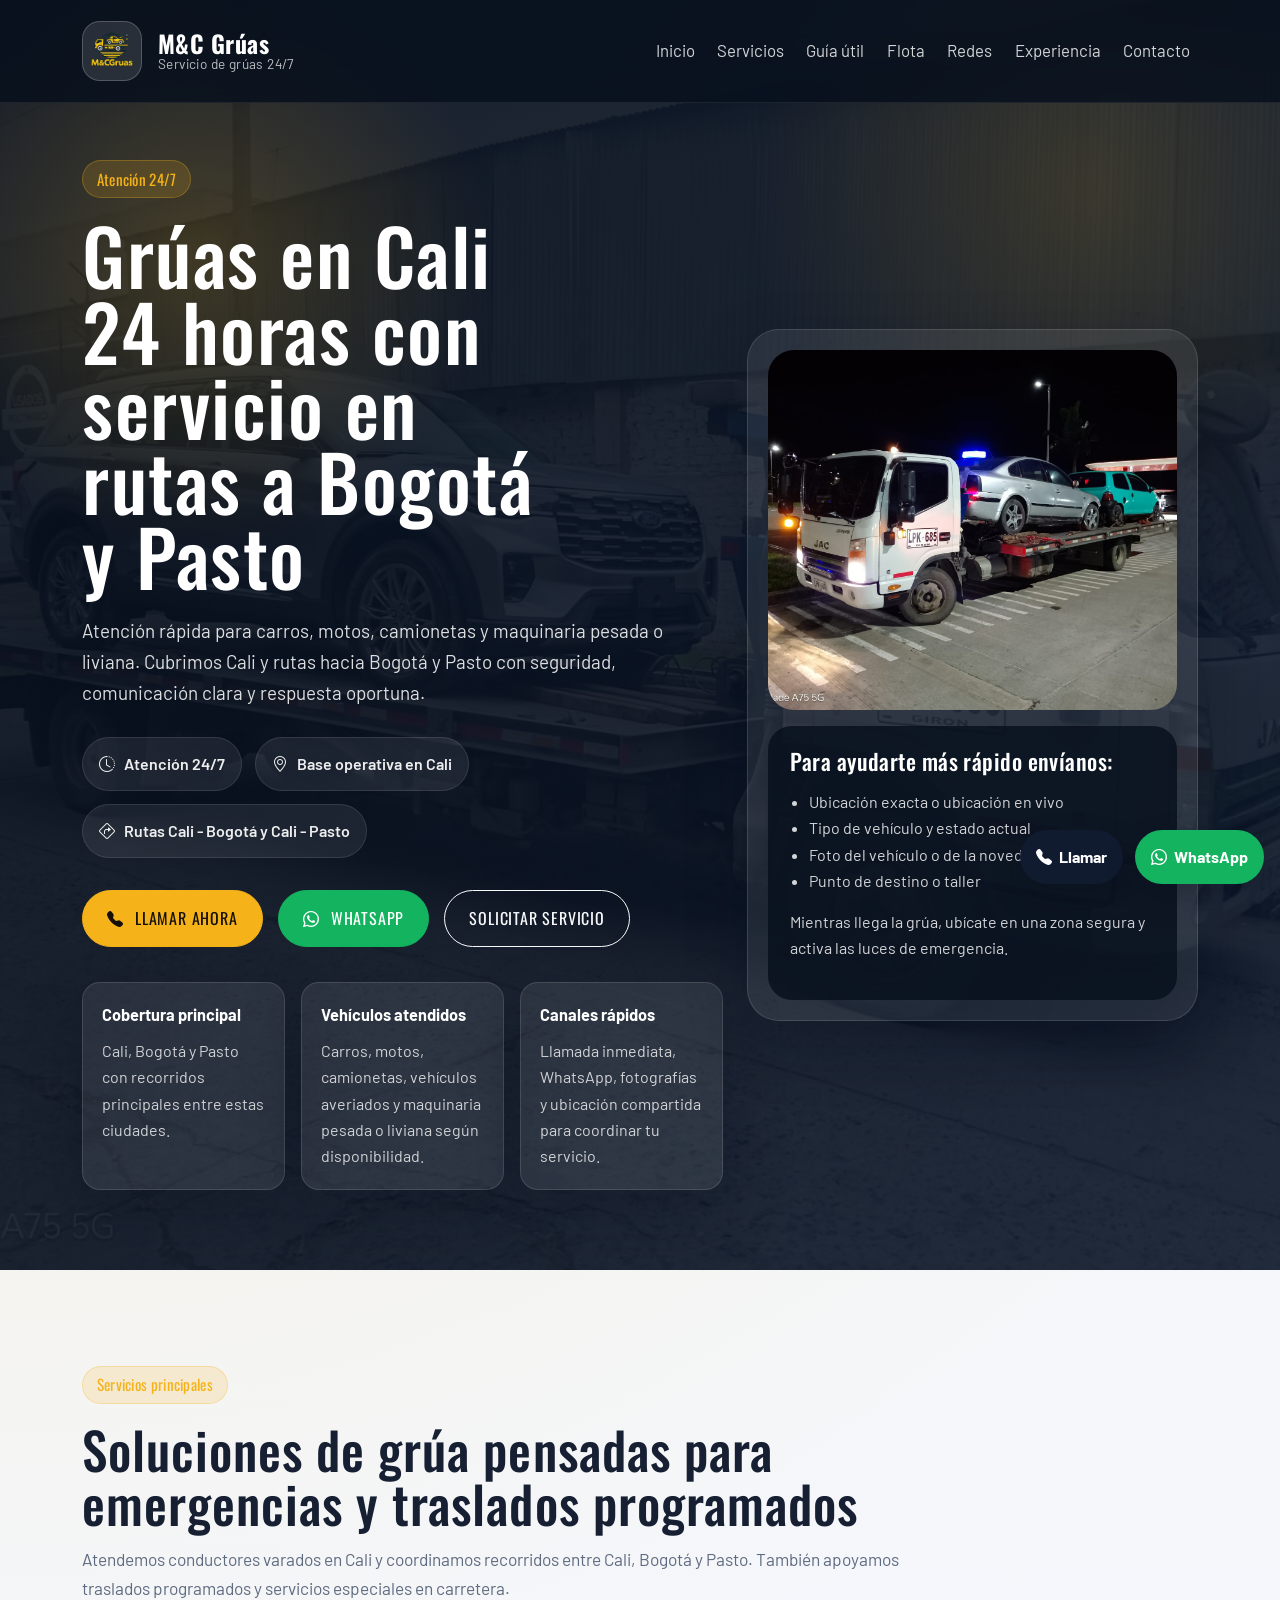
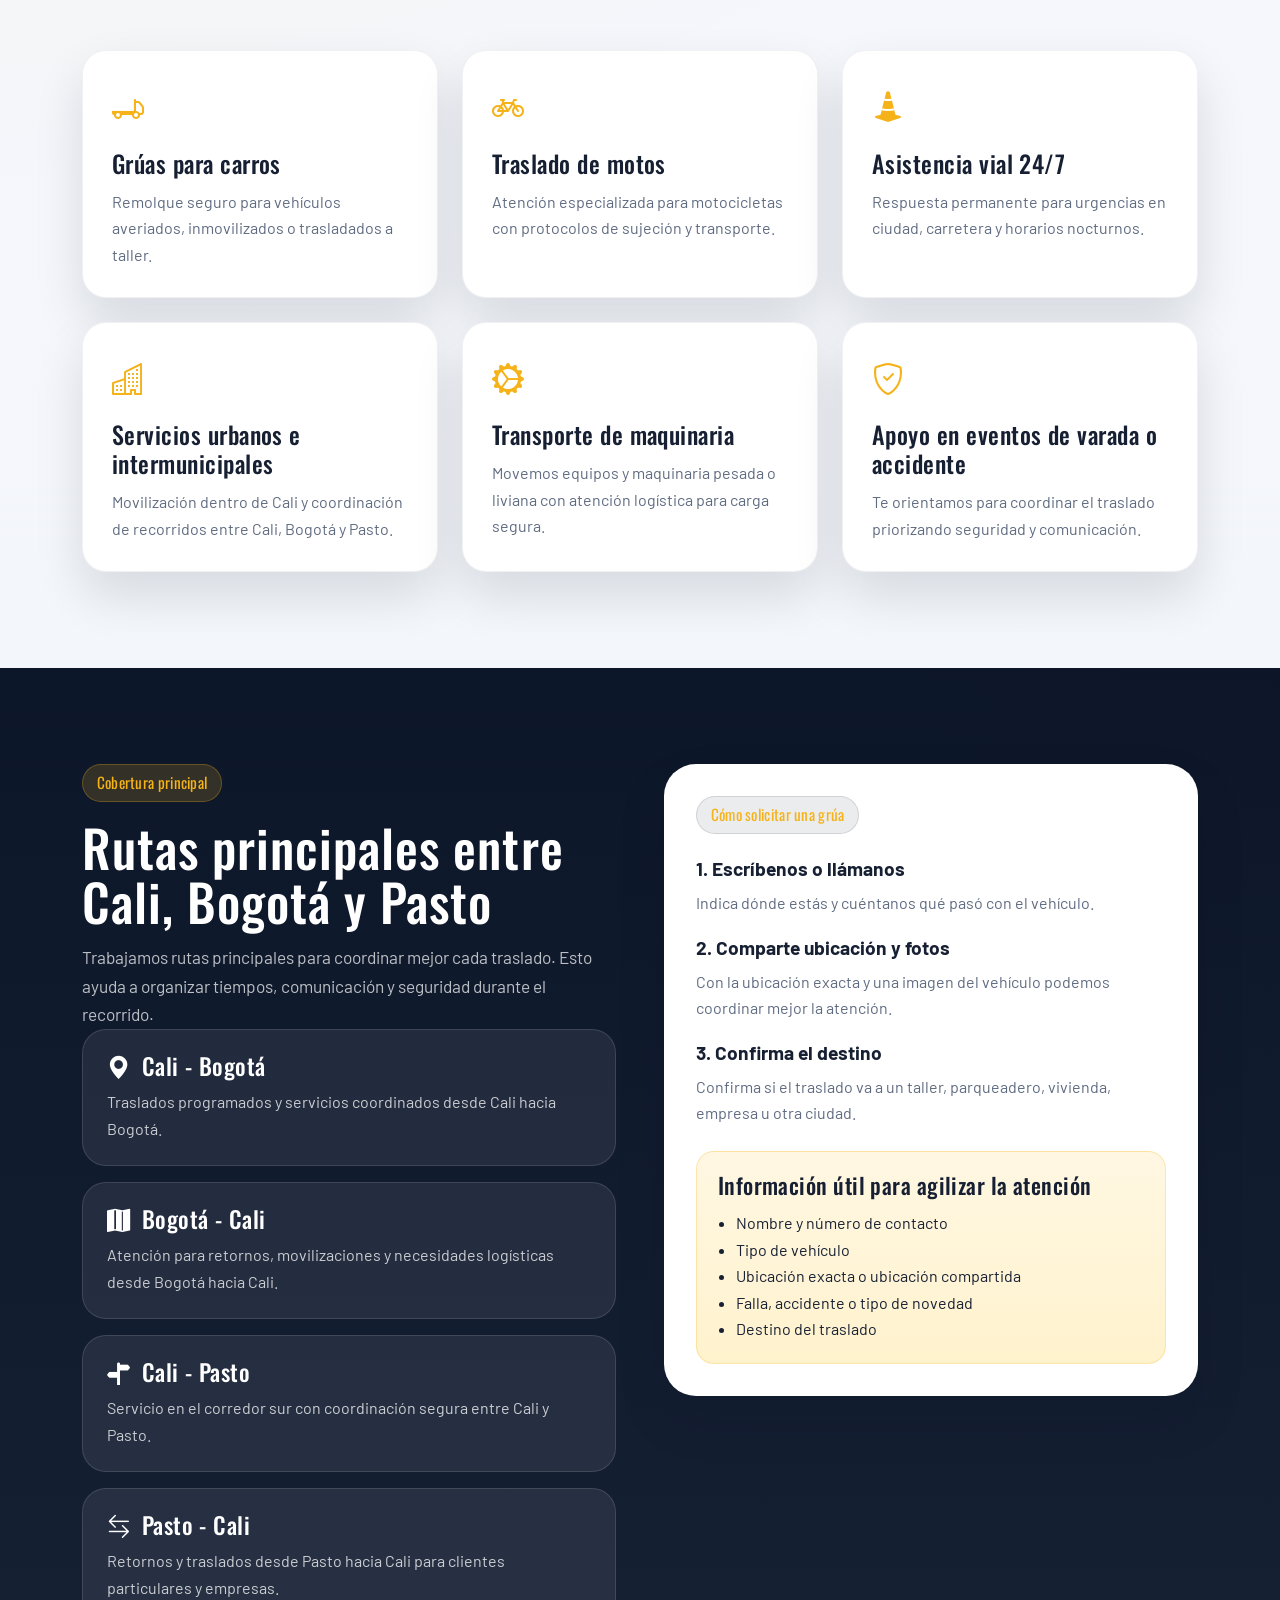
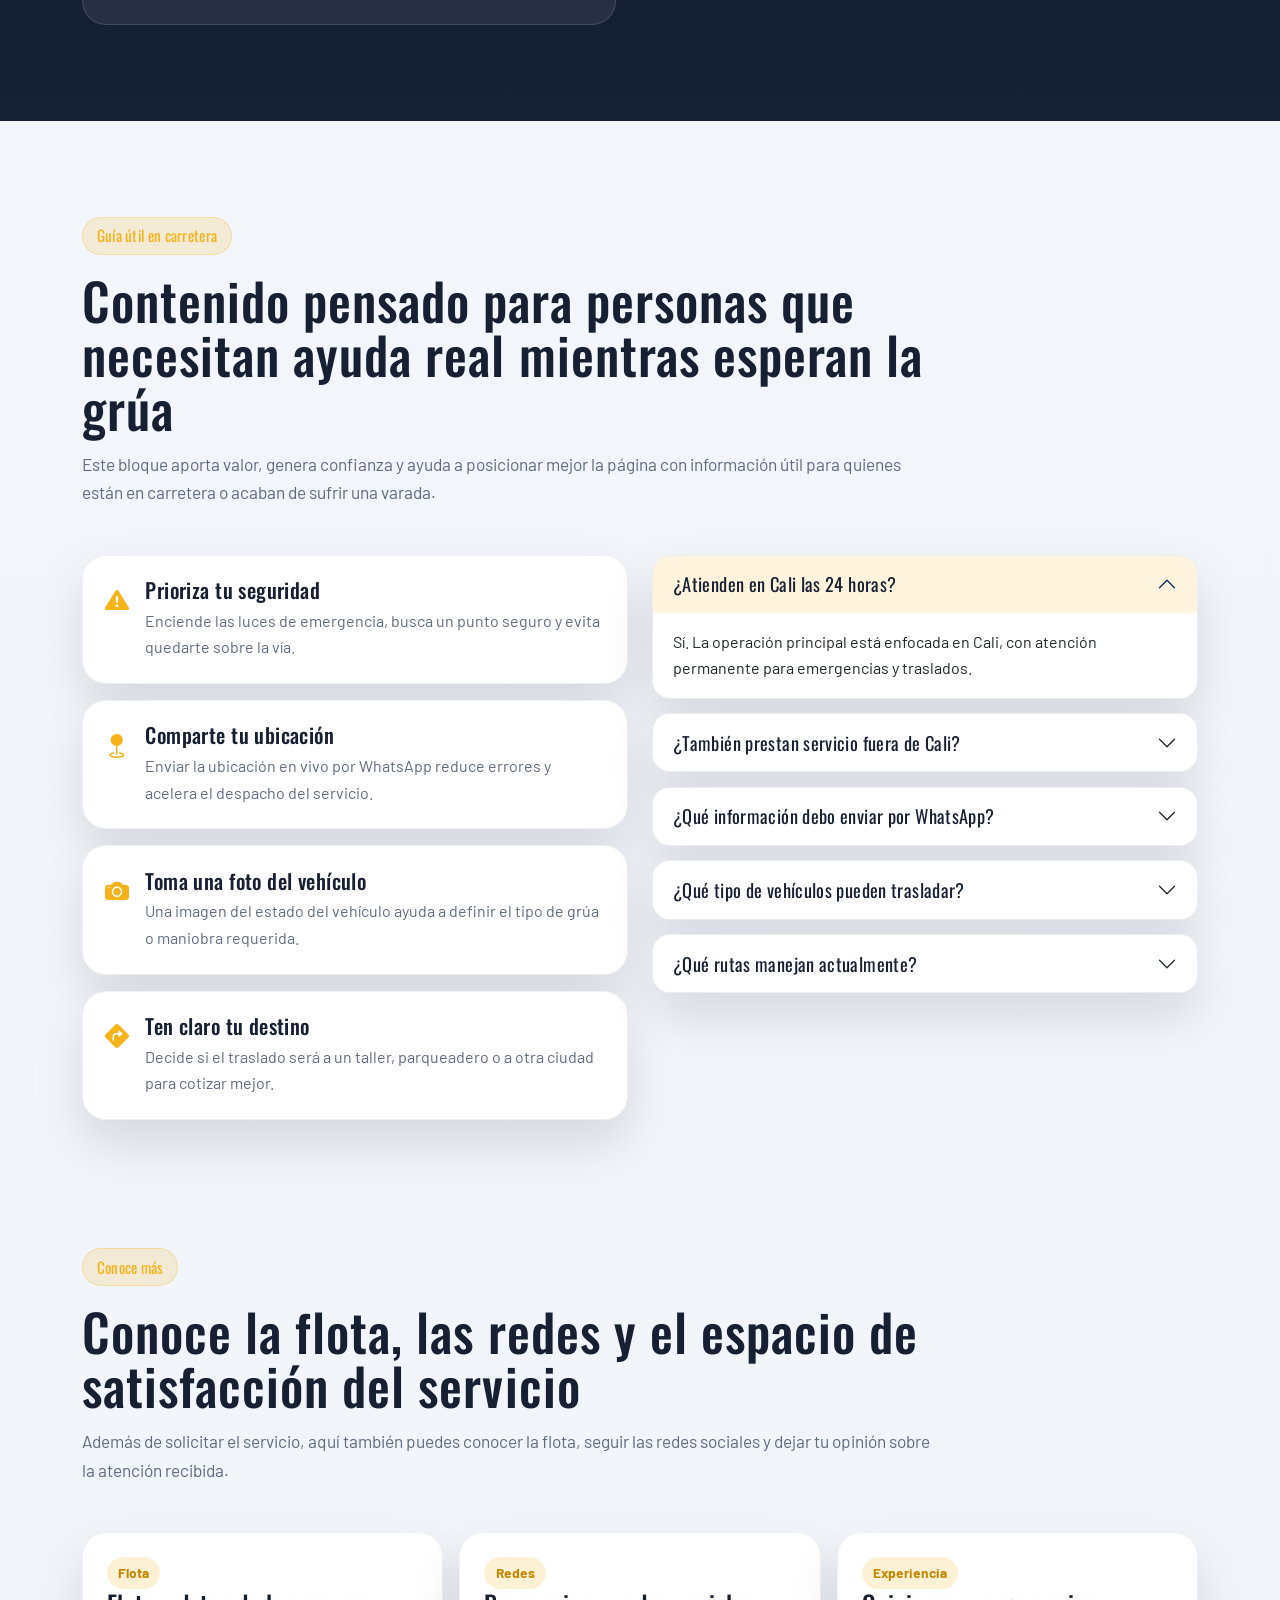
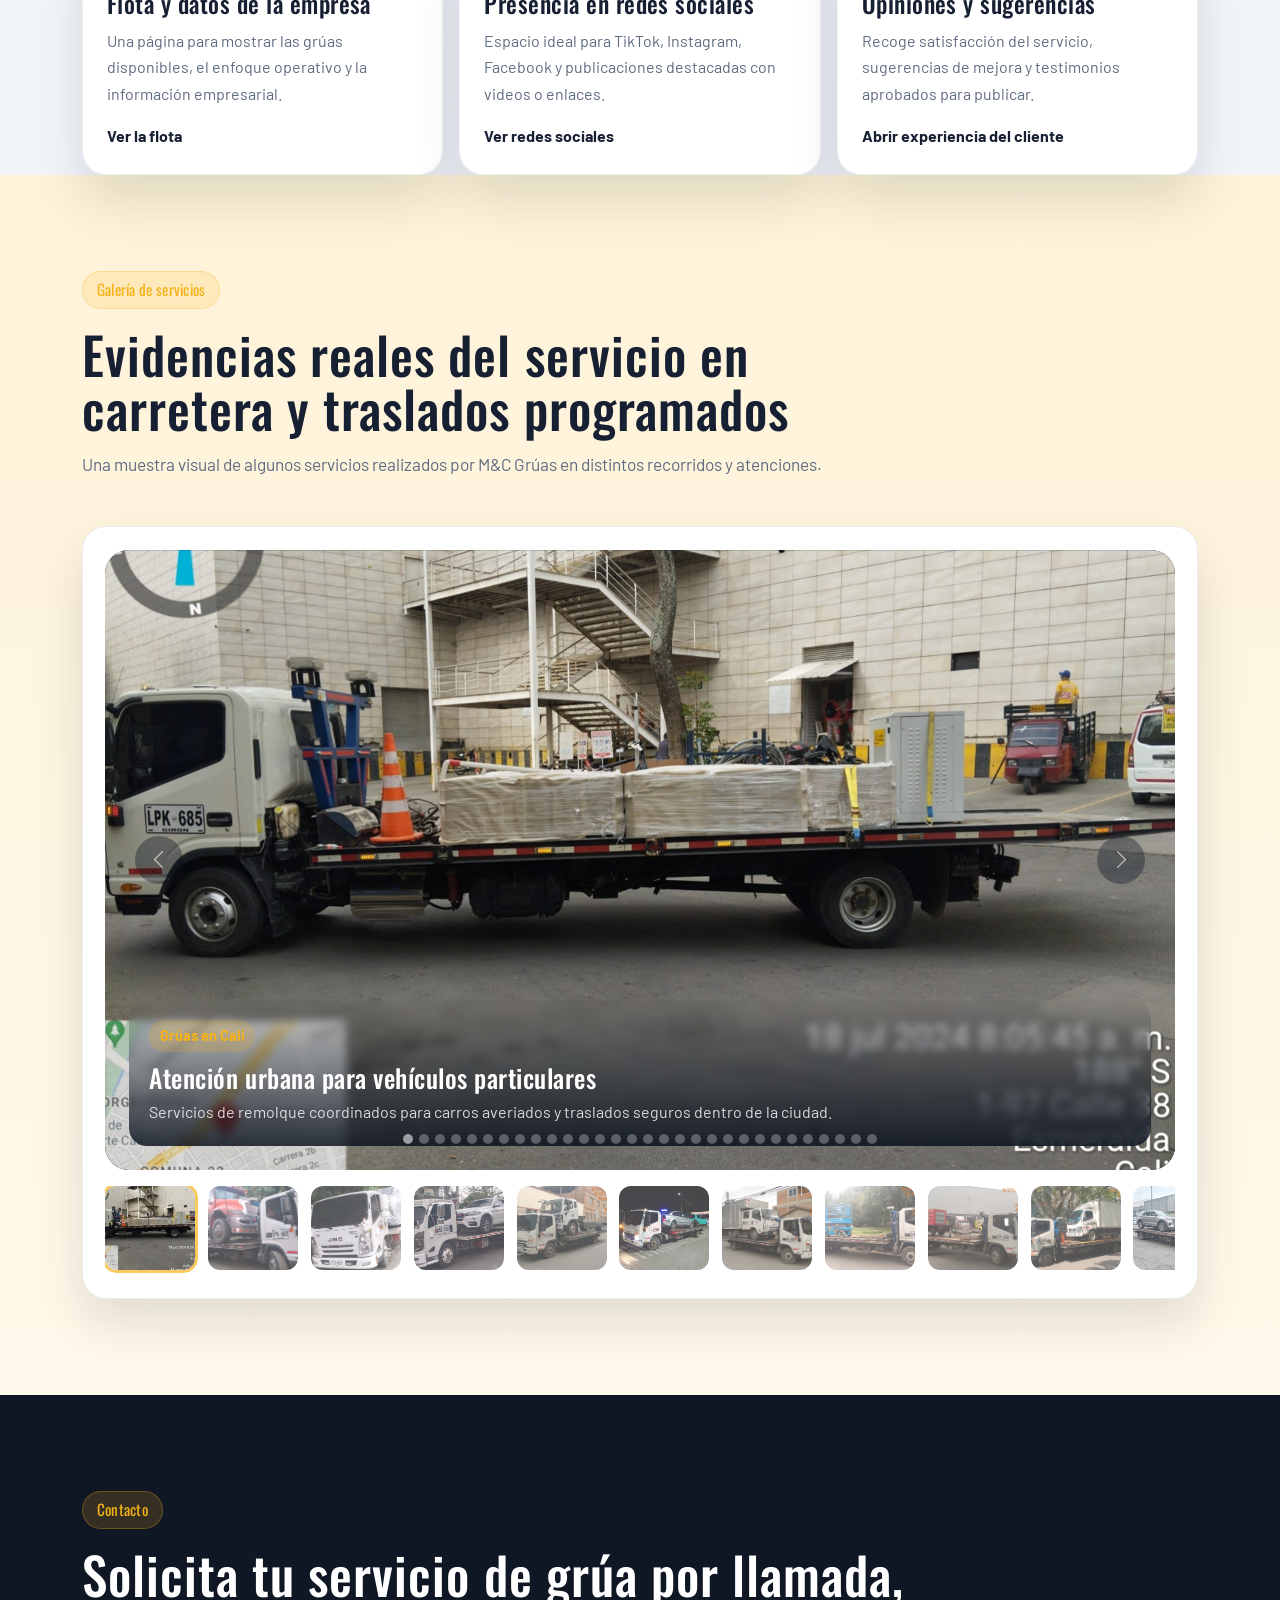
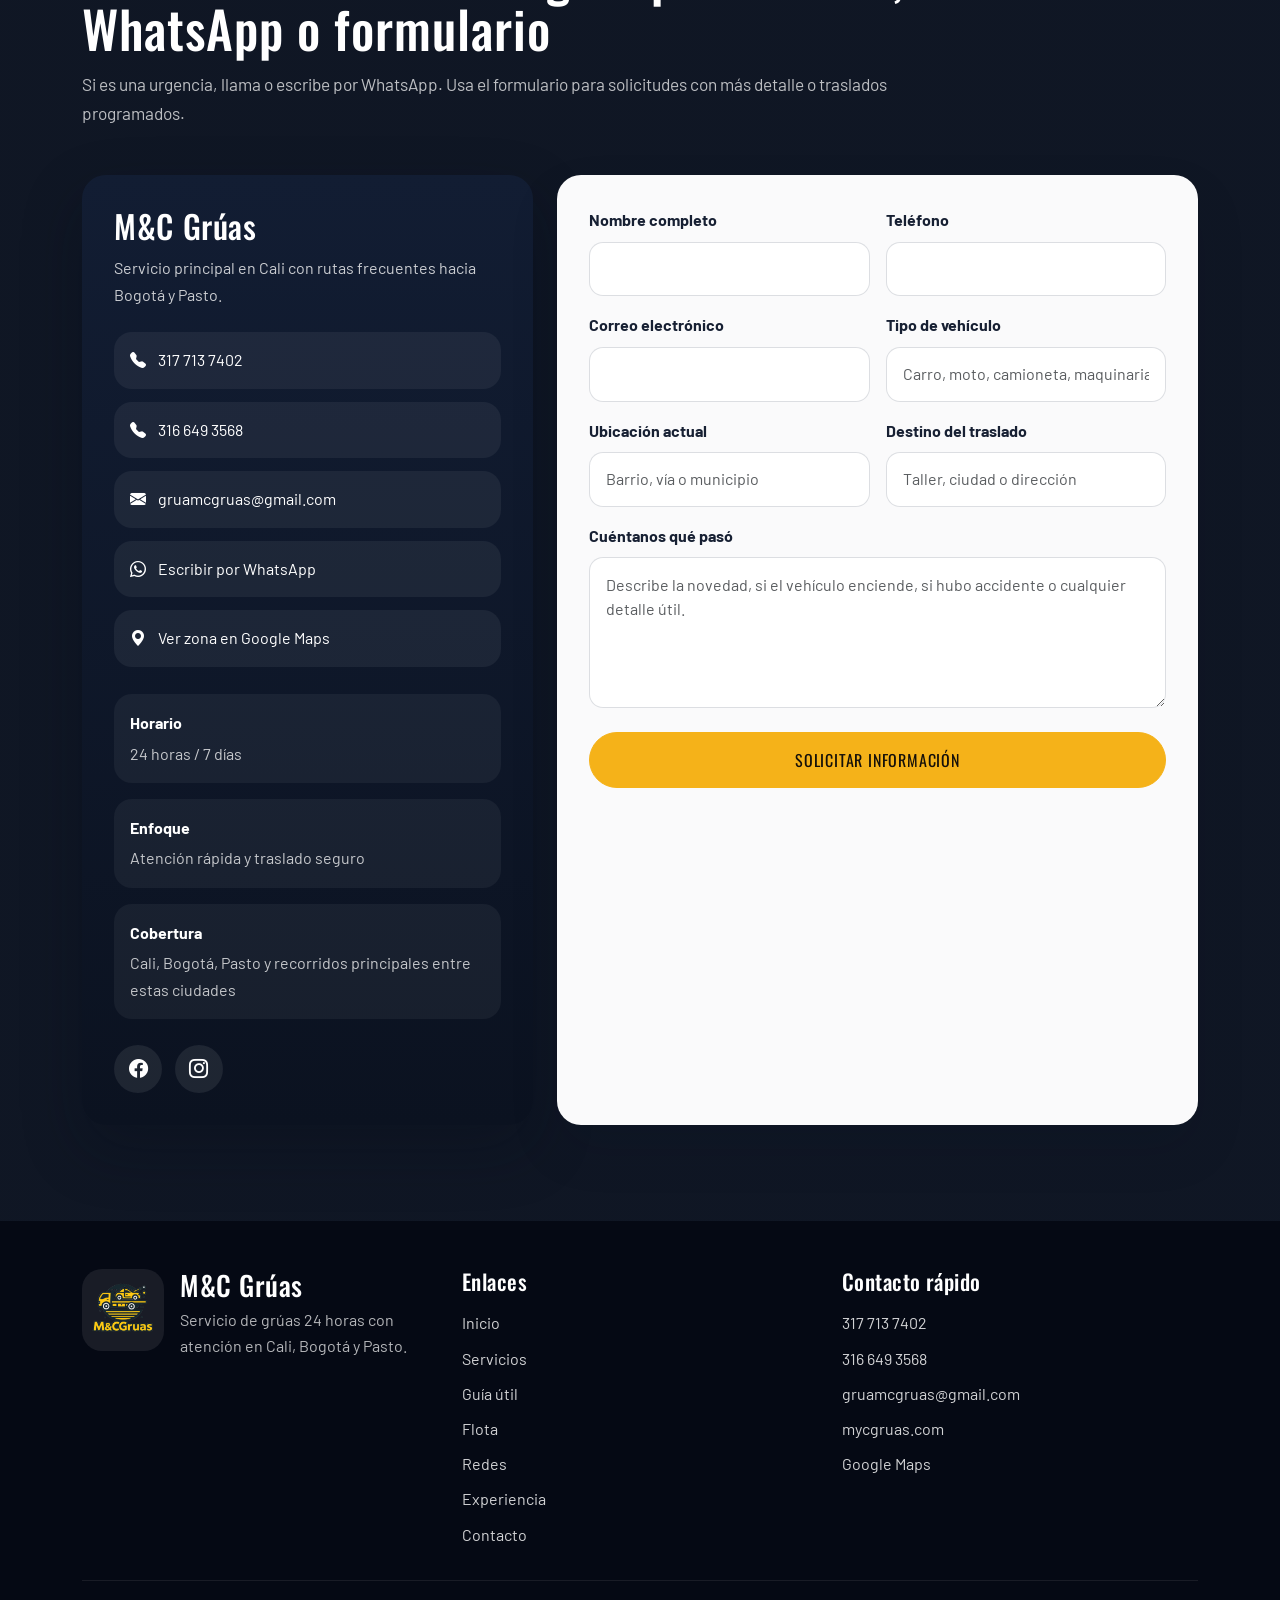
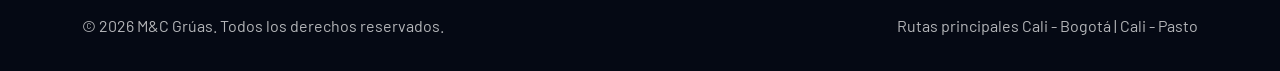
==== commit ce31624d: "Optimiza enlaces de contacto y mejora la carga de recursos: convierte enlaces a botones semánticos, " ====
--- a/index.html
+++ b/index.html
@@ -9,13 +9,6 @@
     name="description"
     content="Servicio de grúas 24 horas en Cali. Traslados a Bogotá y Pasto, asistencia vial para carros, motos, camionetas y maquinaria."
   />
-  <!-- Google Tag Manager -->
-<script>(function(w,d,s,l,i){w[l]=w[l]||[];w[l].push({'gtm.start':
-new Date().getTime(),event:'gtm.js'});var f=d.getElementsByTagName(s)[0],
-j=d.createElement(s),dl=l!='dataLayer'?'&l='+l:'';j.async=true;j.src=
-'https://www.googletagmanager.com/gtm.js?id='+i+dl;f.parentNode.insertBefore(j,f);
-})(window,document,'script','dataLayer','GTM-K7THMDSF');</script>
-<!-- End Google Tag Manager -->
   <meta name="author" content="M&C Grúas" />
   <meta name="robots" content="index, follow" />
   <meta name="theme-color" content="#f5b219" />
@@ -44,10 +37,26 @@
   <link rel="preconnect" href="https://cdn.jsdelivr.net" crossorigin />
   <link
     href="https://fonts.googleapis.com/css2?family=Barlow:wght@400;500;600;700&family=Oswald:wght@500;600;700&display=swap"
-    rel="stylesheet"
+    rel="preload"
+    as="style"
+    onload="this.onload=null;this.rel='stylesheet'"
   />
+  <noscript>
+    <link
+      href="https://fonts.googleapis.com/css2?family=Barlow:wght@400;500;600;700&family=Oswald:wght@500;600;700&display=swap"
+      rel="stylesheet"
+    />
+  </noscript>
   <link rel="stylesheet" href="https://cdn.jsdelivr.net/npm/bootstrap@5.3.3/dist/css/bootstrap.min.css" />
-  <link rel="stylesheet" href="https://cdn.jsdelivr.net/npm/bootstrap-icons@1.11.3/font/bootstrap-icons.min.css" />
+  <link
+    rel="preload"
+    href="https://cdn.jsdelivr.net/npm/bootstrap-icons@1.11.3/font/bootstrap-icons.min.css"
+    as="style"
+    onload="this.onload=null;this.rel='stylesheet'"
+  />
+  <noscript>
+    <link rel="stylesheet" href="https://cdn.jsdelivr.net/npm/bootstrap-icons@1.11.3/font/bootstrap-icons.min.css" />
+  </noscript>
   <link rel="stylesheet" href="assets/css/style.css" />
   <link rel="stylesheet" href="assets/css/responsive.css" />
   <script type="application/ld+json">
@@ -220,9 +229,8 @@
             <span class="section-tag">Atención 24/7</span>
             <h1>Grúas en Cali 24 horas con servicio en rutas a Bogotá y Pasto</h1>
             <p class="hero-lead">
-              Atención rápida para carros, motos, camionetas y maquinaria pesada o liviana. Prestamos servicio en Cali y en
-              recorridos Cali - Bogotá, Bogotá - Cali, Cali - Pasto y Pasto - Cali con enfoque en seguridad,
-              comunicación y respuesta oportuna.
+              Atención rápida para carros, motos, camionetas y maquinaria pesada o liviana. Cubrimos Cali y rutas hacia
+              Bogotá y Pasto con seguridad, comunicación clara y respuesta oportuna.
             </p>
 
             <div class="hero-badges" aria-label="Beneficios principales">
@@ -232,19 +240,21 @@
             </div>
 
             <div class="hero-actions">
-              <a href="tel:+573177137402" class="btn btn-warning btn-lg">
+              <button type="button" class="btn btn-warning btn-lg" data-contact-type="tel" data-contact-value="+573177137402">
                 <i class="bi bi-telephone-fill"></i>
                 Llamar ahora
-              </a>
-              <a
-                href="https://wa.me/573166493568?text=Hola%20M%26C%20Gr%C3%BAas,%20necesito%20ayuda%20con%20un%20servicio%20de%20gr%C3%BAa."
-                target="_blank"
-                rel="noopener noreferrer"
+              </button>
+              <button
+                type="button"
                 class="btn btn-success btn-lg"
+                data-contact-type="whatsapp"
+                data-contact-value="573166493568"
+                data-contact-message="Hola M&C Grúas, necesito ayuda con un servicio de grúa."
+                data-contact-target="_blank"
               >
                 <i class="bi bi-whatsapp"></i>
                 WhatsApp
-              </a>
+              </button>
               <a href="#contacto" class="btn btn-outline-light btn-lg">
                 Solicitar servicio
               </a>
@@ -298,8 +308,8 @@
           <span class="section-tag">Servicios principales</span>
           <h2>Soluciones de grúa pensadas para emergencias y traslados programados</h2>
           <p>
-            Organizamos servicios para conductores varados en Cali, recorridos entre Cali, Bogotá y Pasto,
-            además de necesidades especiales en carretera y traslados programados.
+            Atendemos conductores varados en Cali y coordinamos recorridos entre Cali, Bogotá y Pasto.
+            También apoyamos traslados programados y servicios especiales en carretera.
           </p>
         </div>
 
@@ -358,8 +368,8 @@
             <span class="section-tag">Cobertura principal</span>
             <h2>Rutas principales entre Cali, Bogotá y Pasto</h2>
             <p class="section-intro">
-              Nuestro servicio se concentra en estos recorridos principales para brindar una coordinación más clara,
-              tiempos de respuesta mejor organizados y mayor seguridad durante el traslado.
+              Trabajamos rutas principales para coordinar mejor cada traslado.
+              Esto ayuda a organizar tiempos, comunicación y seguridad durante el recorrido.
             </p>
 
             <div class="coverage-list">
@@ -387,7 +397,7 @@
               <span class="section-tag section-tag-dark">Cómo solicitar una grúa</span>
               <div class="process-step">
                 <strong>1. Escríbenos o llámanos</strong>
-                <p>Indica si estás en Cali, Bogotá, Pasto o en una de las rutas principales y cuéntanos qué pasó con el vehículo.</p>
+                <p>Indica dónde estás y cuéntanos qué pasó con el vehículo.</p>
               </div>
               <div class="process-step">
                 <strong>2. Comparte ubicación y fotos</strong>
@@ -395,7 +405,7 @@
               </div>
               <div class="process-step">
                 <strong>3. Confirma el destino</strong>
-                <p>Define si el traslado es a taller, parqueadero, vivienda, empresa o si necesitas uno de nuestros recorridos principales.</p>
+                <p>Confirma si el traslado va a un taller, parqueadero, vivienda, empresa u otra ciudad.</p>
               </div>
 
               <div class="process-note">
@@ -608,8 +618,8 @@
           <span class="section-tag">Contacto</span>
           <h2>Solicita tu servicio de grúa por llamada, WhatsApp o formulario</h2>
           <p>
-            Si es una urgencia, lo mejor es llamar o escribir por WhatsApp. El formulario queda como apoyo para
-            solicitudes con más detalle o traslados programados.
+            Si es una urgencia, llama o escribe por WhatsApp.
+            Usa el formulario para solicitudes con más detalle o traslados programados.
           </p>
         </div>
 
@@ -620,26 +630,28 @@
               <p class="contact-lead">Servicio principal en Cali con rutas frecuentes hacia Bogotá y Pasto.</p>
 
               <div class="contact-list">
-                <a href="tel:+573177137402">
+                <button type="button" data-contact-type="tel" data-contact-value="+573177137402">
                   <i class="bi bi-telephone-fill"></i>
                   317 713 7402
-                </a>
-                <a href="tel:+573166493568">
+                </button>
+                <button type="button" data-contact-type="tel" data-contact-value="+573166493568">
                   <i class="bi bi-telephone-fill"></i>
                   316 649 3568
-                </a>
-                <a href="mailto:gruamcgruas@gmail.com">
+                </button>
+                <button type="button" data-contact-type="email" data-contact-value="gruamcgruas@gmail.com">
                   <i class="bi bi-envelope-fill"></i>
                   gruamcgruas@gmail.com
-                </a>
-                <a
-                  href="https://wa.me/573166493568?text=Hola%20M%26C%20Gr%C3%BAas,%20necesito%20apoyo%20con%20una%20gr%C3%BAa."
-                  target="_blank"
-                  rel="noopener noreferrer"
+                </button>
+                <button
+                  type="button"
+                  data-contact-type="whatsapp"
+                  data-contact-value="573166493568"
+                  data-contact-message="Hola M&C Grúas, necesito apoyo con una grúa."
+                  data-contact-target="_blank"
                 >
                   <i class="bi bi-whatsapp"></i>
                   Escribir por WhatsApp
-                </a>
+                </button>
                 <a
                   href="https://www.google.com/maps/search/?api=1&query=M%26C%20Gr%C3%BAas%20Cali"
                   target="_blank"
@@ -769,9 +781,9 @@
         <div class="col-sm-6 col-lg-4">
           <h3>Contacto rápido</h3>
           <ul class="footer-contact">
-            <li><a href="tel:+573177137402">317 713 7402</a></li>
-            <li><a href="tel:+573166493568">316 649 3568</a></li>
-            <li><a href="mailto:gruamcgruas@gmail.com">gruamcgruas@gmail.com</a></li>
+            <li><button type="button" data-contact-type="tel" data-contact-value="+573177137402">317 713 7402</button></li>
+            <li><button type="button" data-contact-type="tel" data-contact-value="+573166493568">316 649 3568</button></li>
+            <li><button type="button" data-contact-type="email" data-contact-value="gruamcgruas@gmail.com">gruamcgruas@gmail.com</button></li>
             <li><a href="https://mycgruas.com/">mycgruas.com</a></li>
             <li><a href="https://www.google.com/maps/search/?api=1&query=M%26C%20Gr%C3%BAas%20Cali" target="_blank" rel="noopener noreferrer">Google Maps</a></li>
           </ul>
@@ -787,19 +799,21 @@
 
   <!-- CTA flotante pensado para movil: llamar o escribir por WhatsApp -->
   <div class="floating-cta" aria-label="Acciones rápidas">
-    <a href="tel:+573177137402" class="floating-call">
+    <button type="button" class="floating-call" data-contact-type="tel" data-contact-value="+573177137402">
       <i class="bi bi-telephone-fill"></i>
       <span>Llamar</span>
-    </a>
-    <a
-      href="https://wa.me/573166493568?text=Hola%20M%26C%20Gr%C3%BAas,%20necesito%20una%20gr%C3%BAa."
+    </button>
+    <button
+      type="button"
       class="floating-whatsapp"
-      target="_blank"
-      rel="noopener noreferrer"
+      data-contact-type="whatsapp"
+      data-contact-value="573166493568"
+      data-contact-message="Hola M&C Grúas, necesito una grúa."
+      data-contact-target="_blank"
     >
       <i class="bi bi-whatsapp"></i>
       <span>WhatsApp</span>
-    </a>
+    </button>
   </div>
 
   <!-- Bootstrap aporta componentes visuales y scripts.js maneja la logica del sitio -->
--- a/assets/css/style.css
+++ b/assets/css/style.css
@@ -699,20 +699,28 @@
   gap: 0.8rem;
 }
 
-.contact-list a {
+.contact-list a,
+.contact-list button {
   display: flex;
   align-items: center;
   gap: 0.75rem;
   padding: 0.95rem 1rem;
   border-radius: var(--radius-md);
   background: rgba(255, 255, 255, 0.06);
+  border: 0;
   color: var(--color-white);
+  cursor: pointer;
+  font: inherit;
+  text-align: left;
   transition: background-color 0.2s ease, transform 0.2s ease;
+  width: 100%;
   word-break: break-word;
 }
 
 .contact-list a:hover,
-.contact-list a:focus-visible {
+.contact-list a:focus-visible,
+.contact-list button:hover,
+.contact-list button:focus-visible {
   background: rgba(245, 178, 25, 0.14);
   transform: translateY(-1px);
 }
@@ -1436,14 +1444,23 @@
 }
 
 .footer-links a,
-.footer-contact a {
+.footer-contact a,
+.footer-contact button {
+  background: transparent;
+  border: 0;
   color: rgba(255, 255, 255, 0.82);
+  cursor: pointer;
+  font: inherit;
+  padding: 0;
+  text-align: left;
 }
 
 .footer-links a:hover,
 .footer-contact a:hover,
 .footer-links a:focus-visible,
-.footer-contact a:focus-visible {
+.footer-contact a:focus-visible,
+.footer-contact button:hover,
+.footer-contact button:focus-visible {
   color: var(--color-accent);
 }
 
@@ -1467,13 +1484,17 @@
   max-width: calc(100vw - 2rem);
 }
 
-.floating-cta a {
+.floating-cta a,
+.floating-cta button {
   display: inline-flex;
   align-items: center;
   gap: 0.45rem;
   padding: 0.85rem 1rem;
   border-radius: 999px;
+  border: 0;
   color: var(--color-white);
+  cursor: pointer;
+  font: inherit;
   box-shadow: 0 14px 30px rgba(7, 15, 29, 0.28);
   font-weight: 700;
   white-space: nowrap;
--- a/assets/css/responsive.css
+++ b/assets/css/responsive.css
@@ -463,7 +463,8 @@
     font-size: 1.5rem;
   }
 
-  .contact-list a {
+  .contact-list a,
+  .contact-list button {
     padding: 0.85rem 0.9rem;
     font-size: 0.98rem;
   }
@@ -512,7 +513,8 @@
     gap: 0.5rem;
   }
 
-  .floating-cta a {
+  .floating-cta a,
+  .floating-cta button {
     flex: 0 0 auto;
     justify-content: center;
     min-height: 46px;
@@ -582,11 +584,13 @@
     font-size: 0.92rem;
   }
 
-  .contact-list a {
+  .contact-list a,
+  .contact-list button {
     align-items: flex-start;
   }
 
-  .floating-cta a {
+  .floating-cta a,
+  .floating-cta button {
     gap: 0.35rem;
     font-size: 0.82rem;
     min-height: 44px;
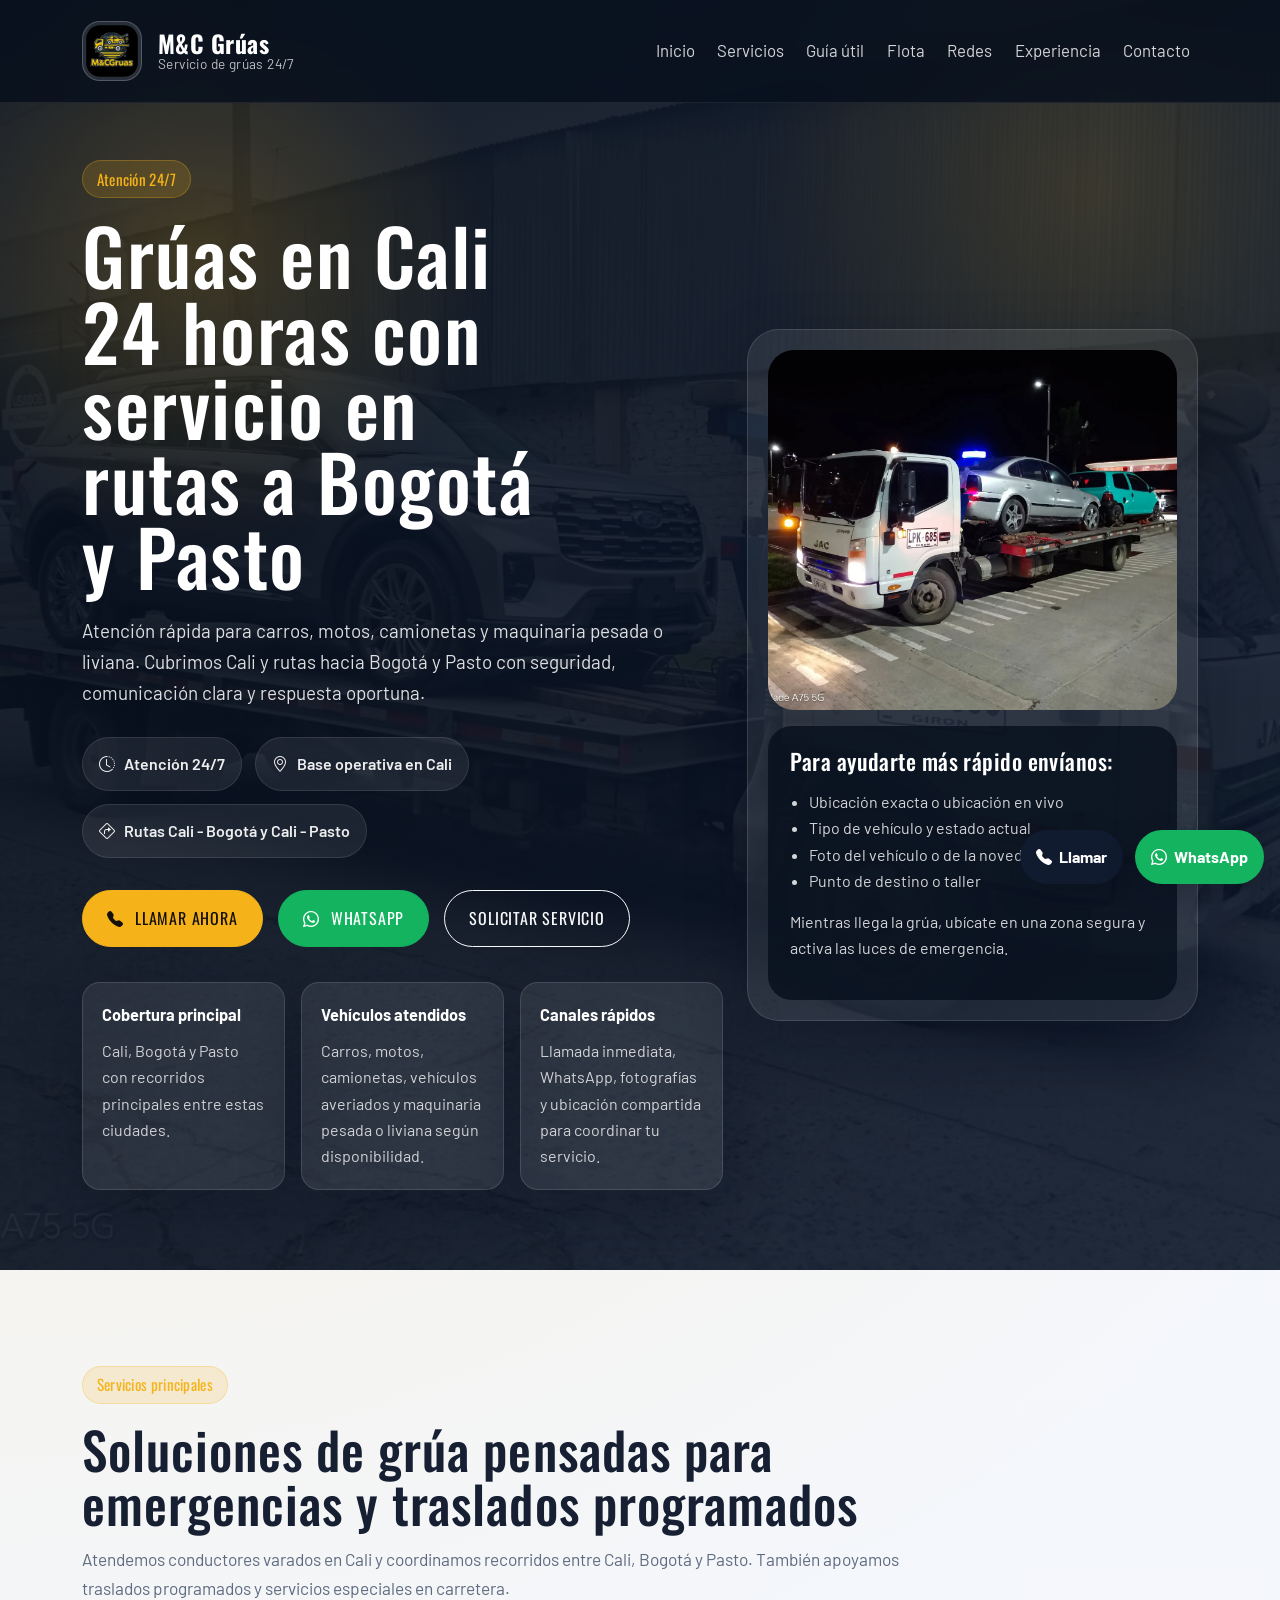
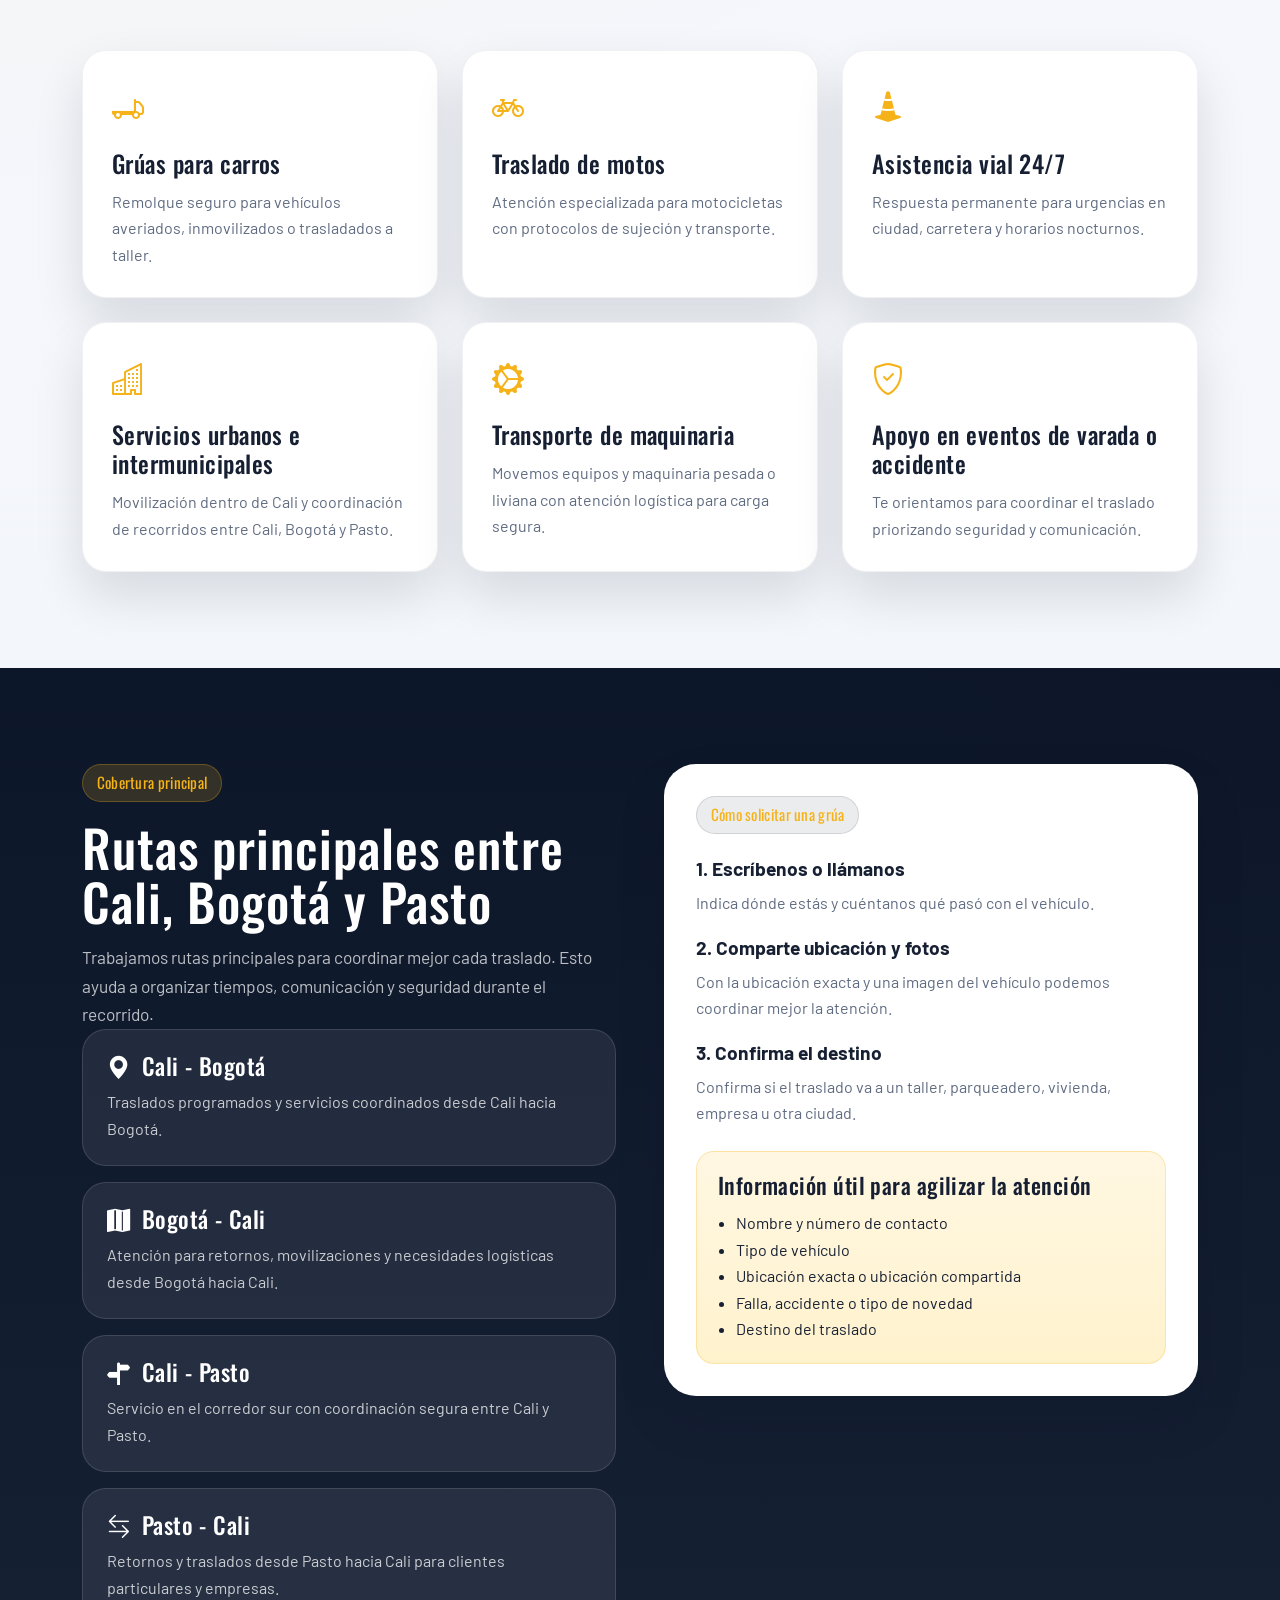
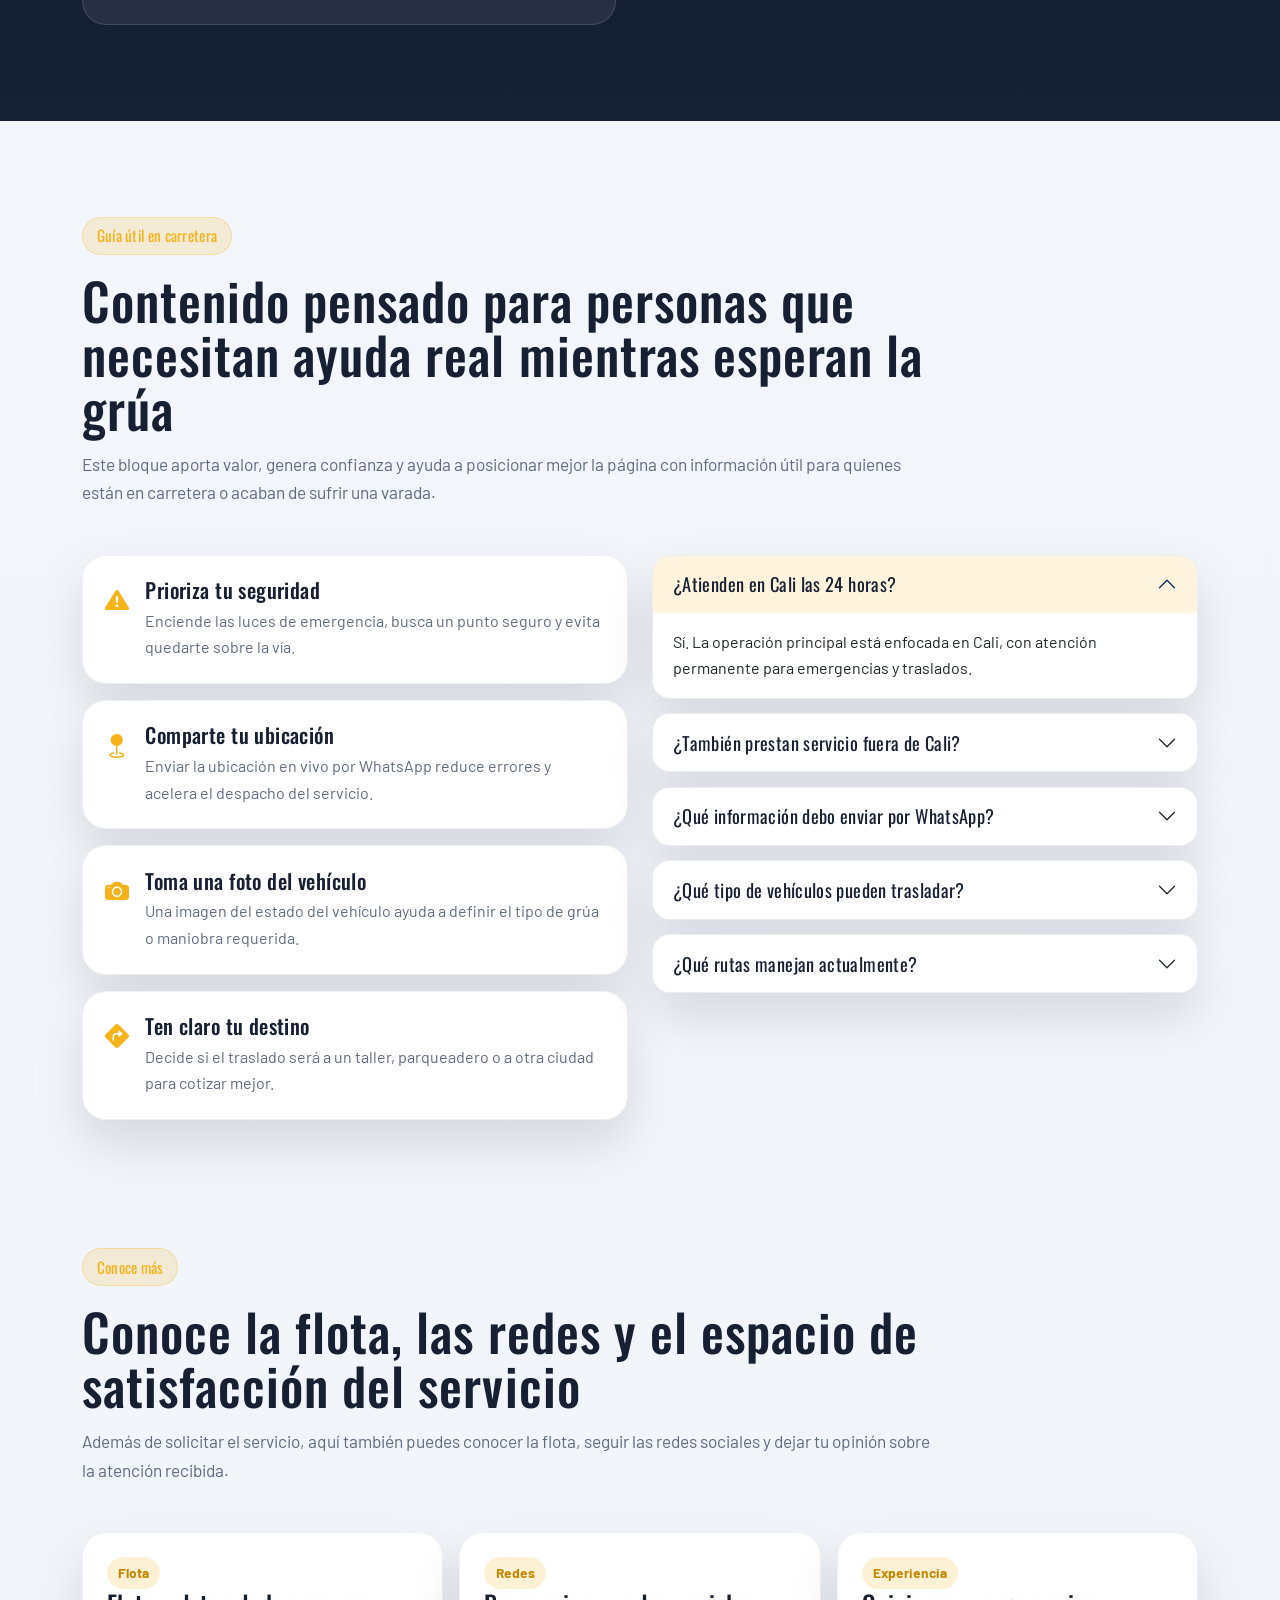
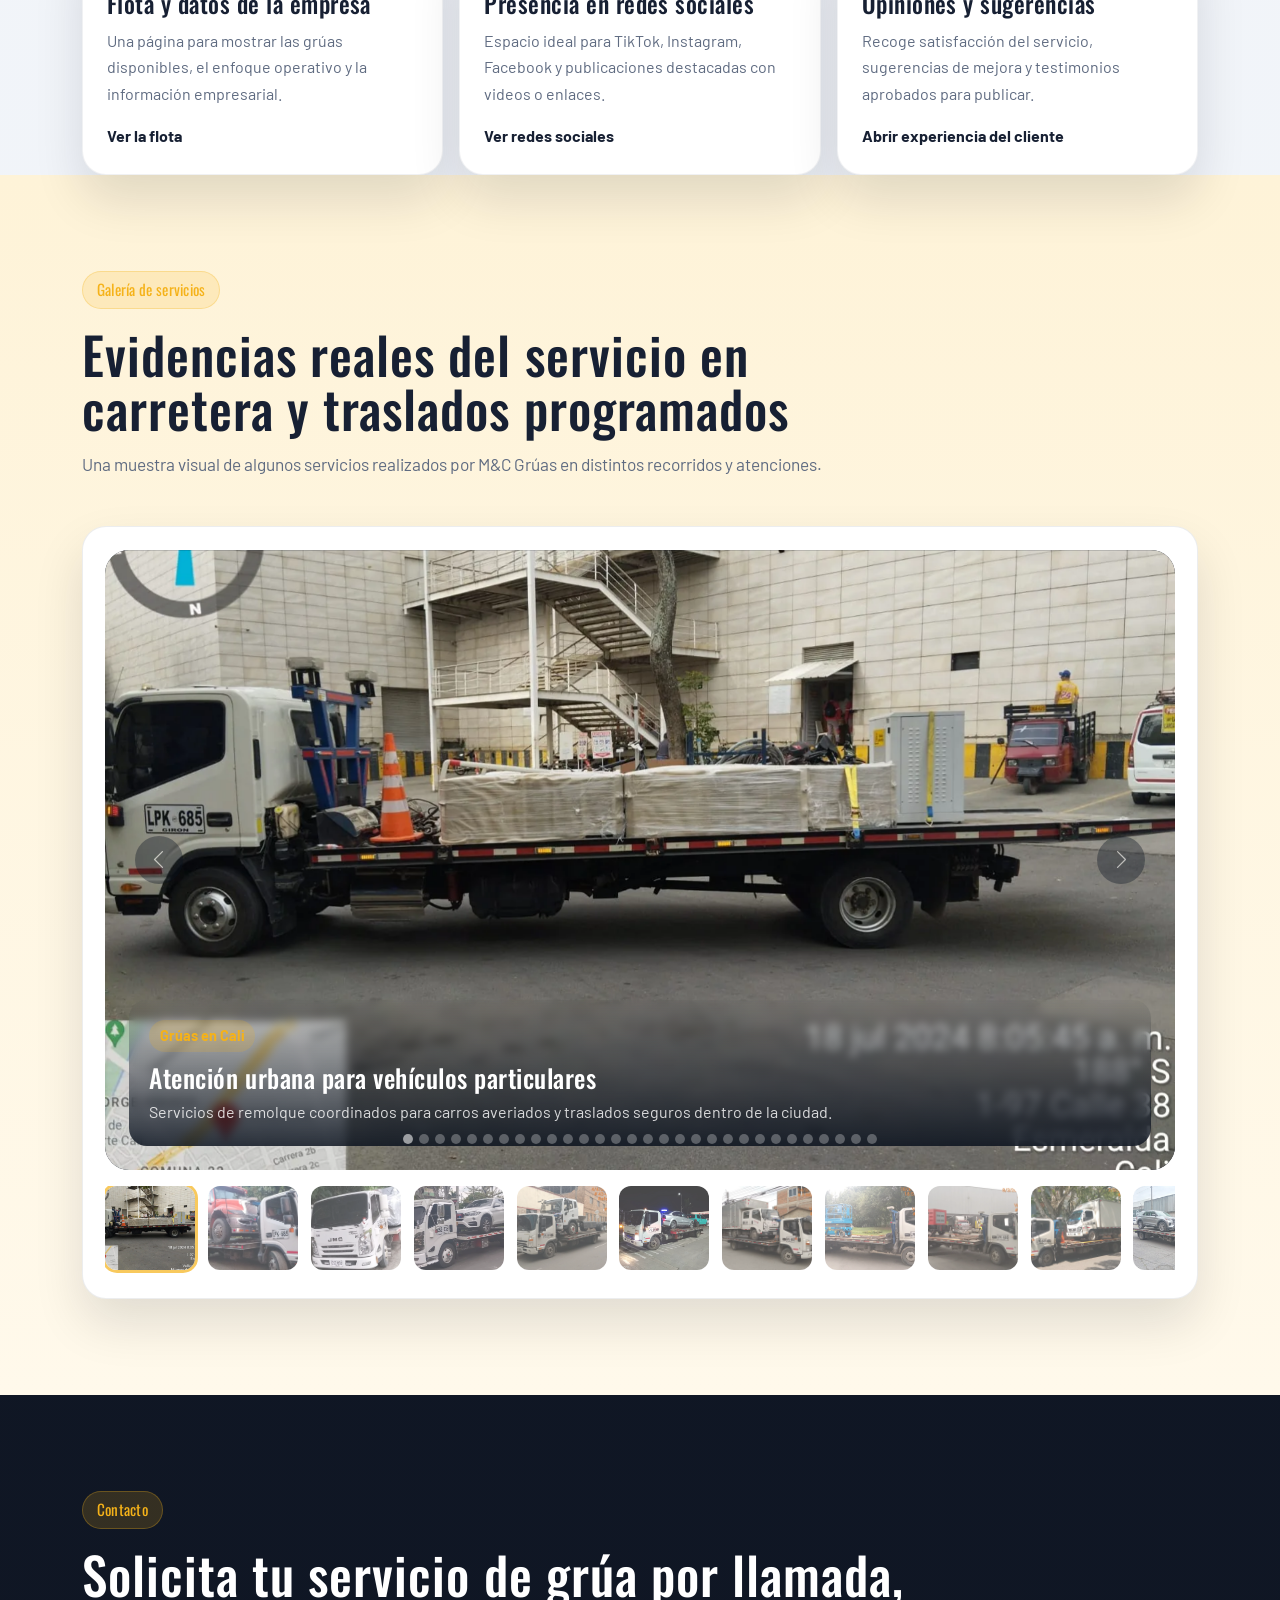
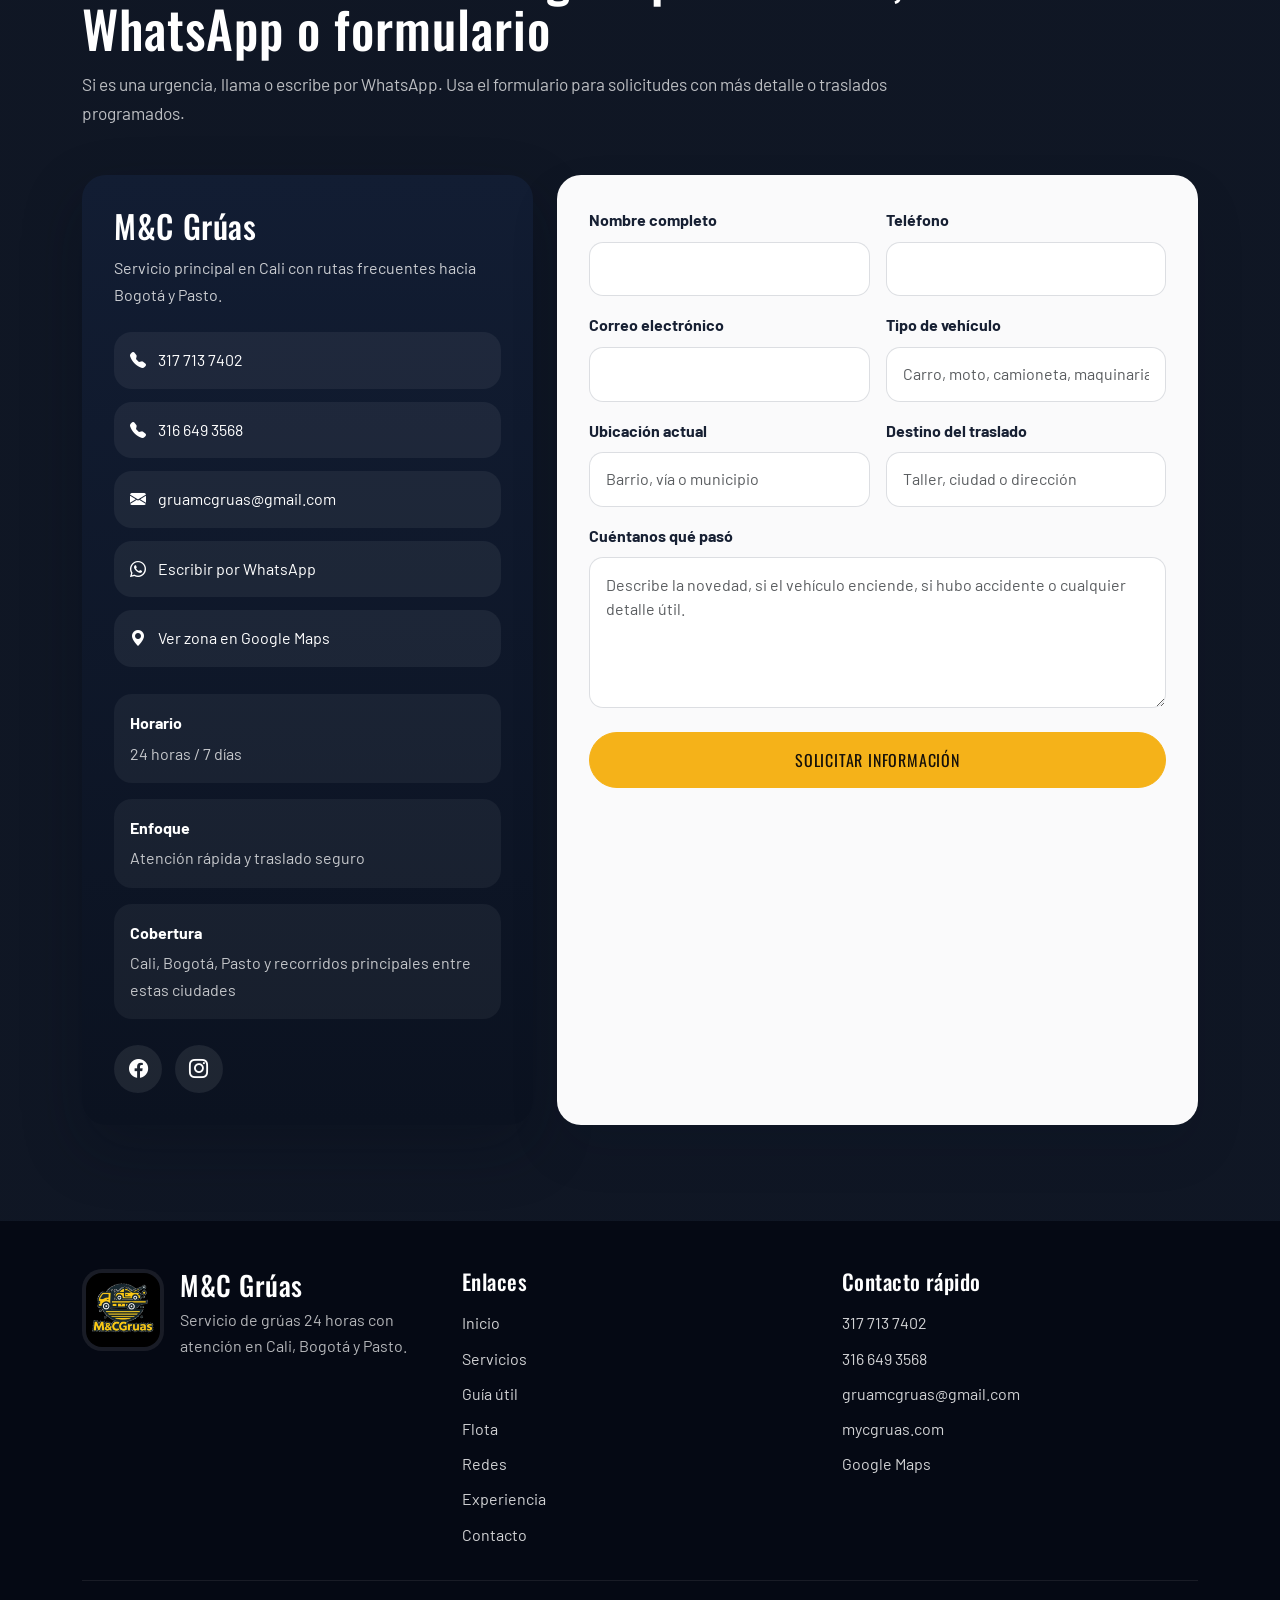
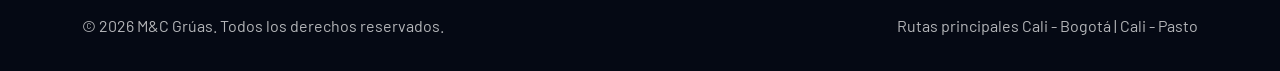
==== commit 240cf815: "Optimiza imágenes a WebP y reduce peso (Lote 1) - Convierte 50 imágenes a WebP (PNG héroes, JPEG hér" ====
--- a/index.html
+++ b/index.html
@@ -9,13 +9,20 @@
     name="description"
     content="Servicio de grúas 24 horas en Cali. Traslados a Bogotá y Pasto, asistencia vial para carros, motos, camionetas y maquinaria."
   />
+  <!-- Google Tag Manager -->
+<script>(function(w,d,s,l,i){w[l]=w[l]||[];w[l].push({'gtm.start':
+new Date().getTime(),event:'gtm.js'});var f=d.getElementsByTagName(s)[0],
+j=d.createElement(s),dl=l!='dataLayer'?'&l='+l:'';j.async=true;j.src=
+'https://www.googletagmanager.com/gtm.js?id='+i+dl;f.parentNode.insertBefore(j,f);
+})(window,document,'script','dataLayer','GTM-K7THMDSF');</script>
+<!-- End Google Tag Manager -->
   <meta name="author" content="M&C Grúas" />
   <meta name="robots" content="index, follow" />
   <meta name="theme-color" content="#f5b219" />
   <link rel="canonical" href="https://mycgruas.com/" />
   <link rel="alternate" hreflang="es-CO" href="https://mycgruas.com/" />
   <link rel="alternate" hreflang="x-default" href="https://mycgruas.com/" />
-  <link rel="icon" href="assets/img/Logo_Nuevo_mcgrua.png" type="image/png" />
+  <link rel="icon" href="assets/img/Logo_Nuevo_mcgrua_512.png" type="image/png" />
   <meta property="og:type" content="website" />
   <meta property="og:locale" content="es_CO" />
   <meta property="og:title" content="Grúas en Cali 24 Horas | M&C Grúas" />
@@ -24,14 +31,14 @@
     content="Atención 24/7 en Cali y servicio en rutas Cali - Bogotá y Cali - Pasto para remolque, asistencia vial y transporte de maquinaria pesada o liviana."
   />
   <meta property="og:url" content="https://mycgruas.com/" />
-  <meta property="og:image" content="https://mycgruas.com/assets/img/GruaFondo.jpeg" />
+  <meta property="og:image" content="https://mycgruas.com/assets/img/GruaFondo.webp" />
   <meta name="twitter:card" content="summary_large_image" />
   <meta name="twitter:title" content="Grúas en Cali 24 Horas | M&C Grúas" />
   <meta
     name="twitter:description"
     content="Servicio de grúas en Cali con rutas Cali - Bogotá y Cali - Pasto. Atención rápida por llamada y WhatsApp."
   />
-  <meta name="twitter:image" content="https://mycgruas.com/assets/img/GruaFondo.jpeg" />
+  <meta name="twitter:image" content="https://mycgruas.com/assets/img/GruaFondo.webp" />
   <link rel="preconnect" href="https://fonts.googleapis.com" />
   <link rel="preconnect" href="https://fonts.gstatic.com" crossorigin />
   <link rel="preconnect" href="https://cdn.jsdelivr.net" crossorigin />
@@ -65,8 +72,8 @@
       "@type": "LocalBusiness",
       "name": "M&C Grúas",
       "url": "https://mycgruas.com/",
-      "image": "https://mycgruas.com/assets/img/GruaFondo.jpeg",
-      "logo": "https://mycgruas.com/assets/img/Logo_Nuevo_mcgrua.png",
+      "image": "https://mycgruas.com/assets/img/GruaFondo.webp",
+      "logo": "https://mycgruas.com/assets/img/Logo_Nuevo_mcgrua_512.webp",
       "description": "Servicio de grúas 24 horas en Cali con servicio en rutas Cali - Bogotá, Bogotá - Cali, Cali - Pasto y Pasto - Cali para remolque de vehículos, asistencia vial y transporte de maquinaria pesada o liviana.",
       "telephone": "+57 317 713 7402",
       "email": "gruamcgruas@gmail.com",
@@ -185,7 +192,7 @@
     <nav class="navbar navbar-expand-xl navbar-dark">
       <div class="container">
         <a class="navbar-brand d-flex align-items-center gap-3" href="#inicio" aria-label="Ir al inicio de M&C Grúas">
-          <img src="assets/img/Logo_Nuevo_mcgrua.png" alt="Logo M&C Grúas" class="logo-img" />
+          <img src="assets/img/Logo_Nuevo_mcgrua_512.webp" alt="Logo M&C Grúas" class="logo-img" />
           <span class="brand-copy">
             <strong>M&C Grúas</strong>
             <small>Servicio de grúas 24/7</small>
@@ -280,7 +287,7 @@
             <div class="hero-panel">
               <div class="hero-media">
                 <img
-                  src="assets/img/principalGrua.jpeg"
+                  src="assets/img/principalGrua.webp"
                   alt="Camiones de grúa disponibles para servicios en carretera"
                   class="img-fluid"
                 />
@@ -757,7 +764,7 @@
       <div class="row g-4 align-items-start">
         <div class="col-lg-4">
           <div class="footer-brand">
-            <img src="assets/img/Logo_Nuevo_mcgrua.png" alt="Logo M&C Grúas" class="footer-logo" />
+            <img src="assets/img/Logo_Nuevo_mcgrua_512.webp" alt="Logo M&C Grúas" class="footer-logo" />
             <div>
               <h2>M&C Grúas</h2>
               <p>Servicio de grúas 24 horas con atención en Cali, Bogotá y Pasto.</p>
--- a/assets/css/style.css
+++ b/assets/css/style.css
@@ -131,7 +131,7 @@
   overflow: hidden;
   background:
     linear-gradient(135deg, rgba(5, 12, 24, 0.92), rgba(15, 26, 45, 0.88)),
-    url("../img/GruaFondo.jpeg") center/cover no-repeat;
+    url("../img/GruaFondo.webp") center/cover no-repeat;
   color: var(--color-white);
 }
 
@@ -810,7 +810,7 @@
   padding: 8.7rem 0 3.4rem;
   background:
     linear-gradient(135deg, rgba(5, 12, 24, 0.94), rgba(15, 26, 45, 0.9)),
-    url("../img/GruaFondo.jpeg") center/cover no-repeat;
+    url("../img/GruaFondo.webp") center/cover no-repeat;
   color: var(--color-white);
   overflow: hidden;
 }
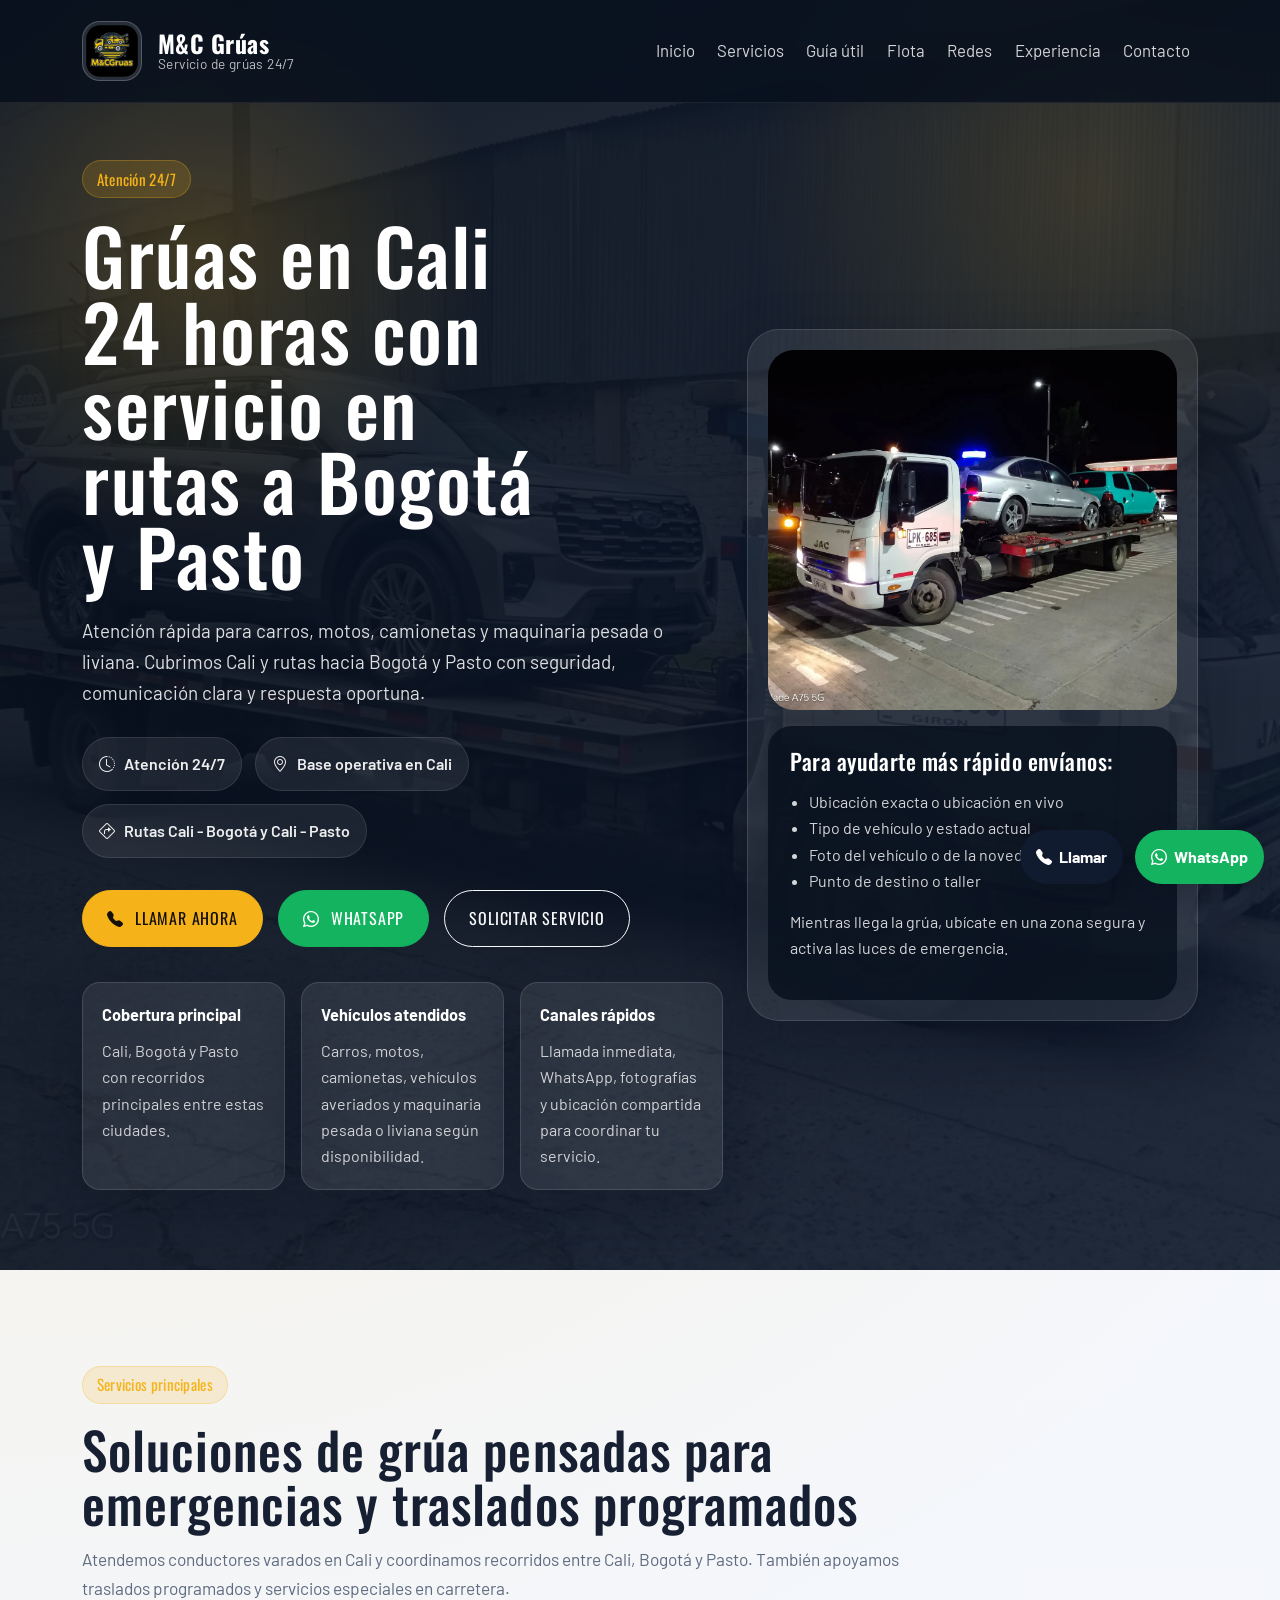
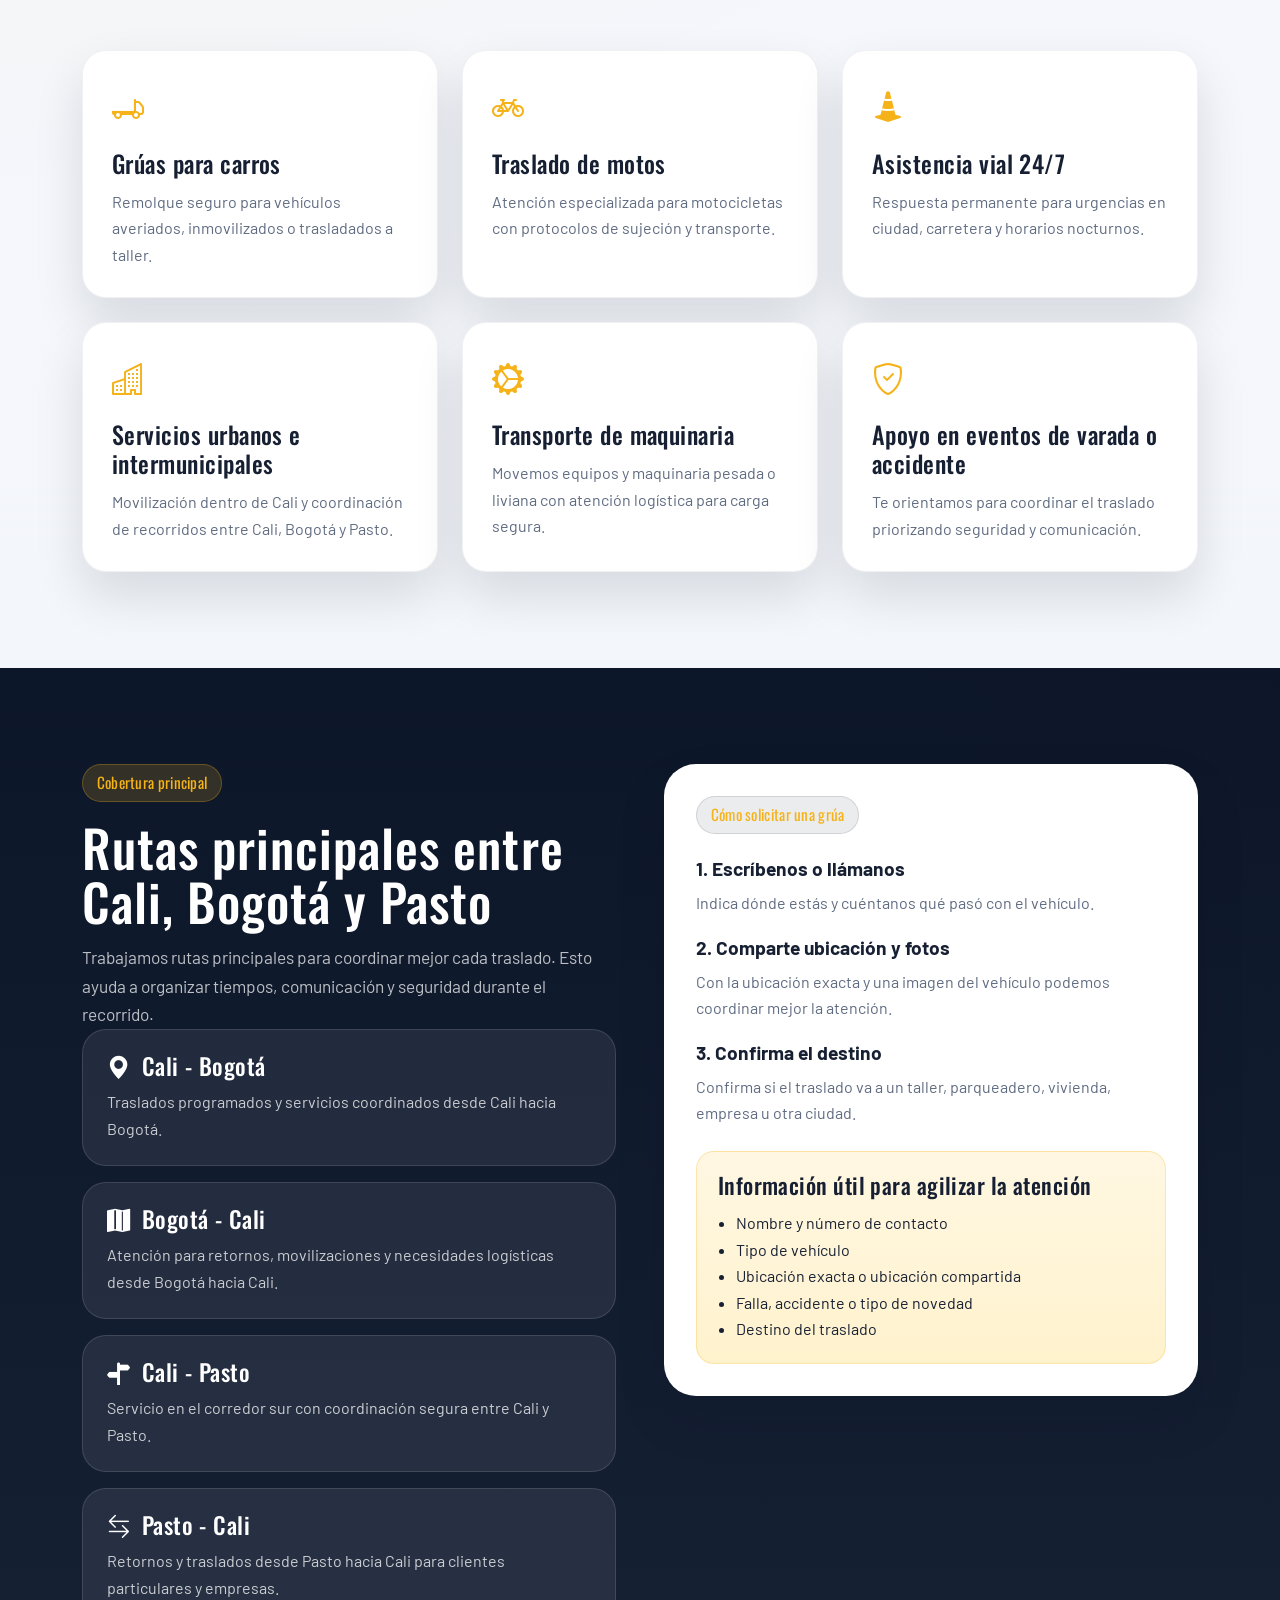
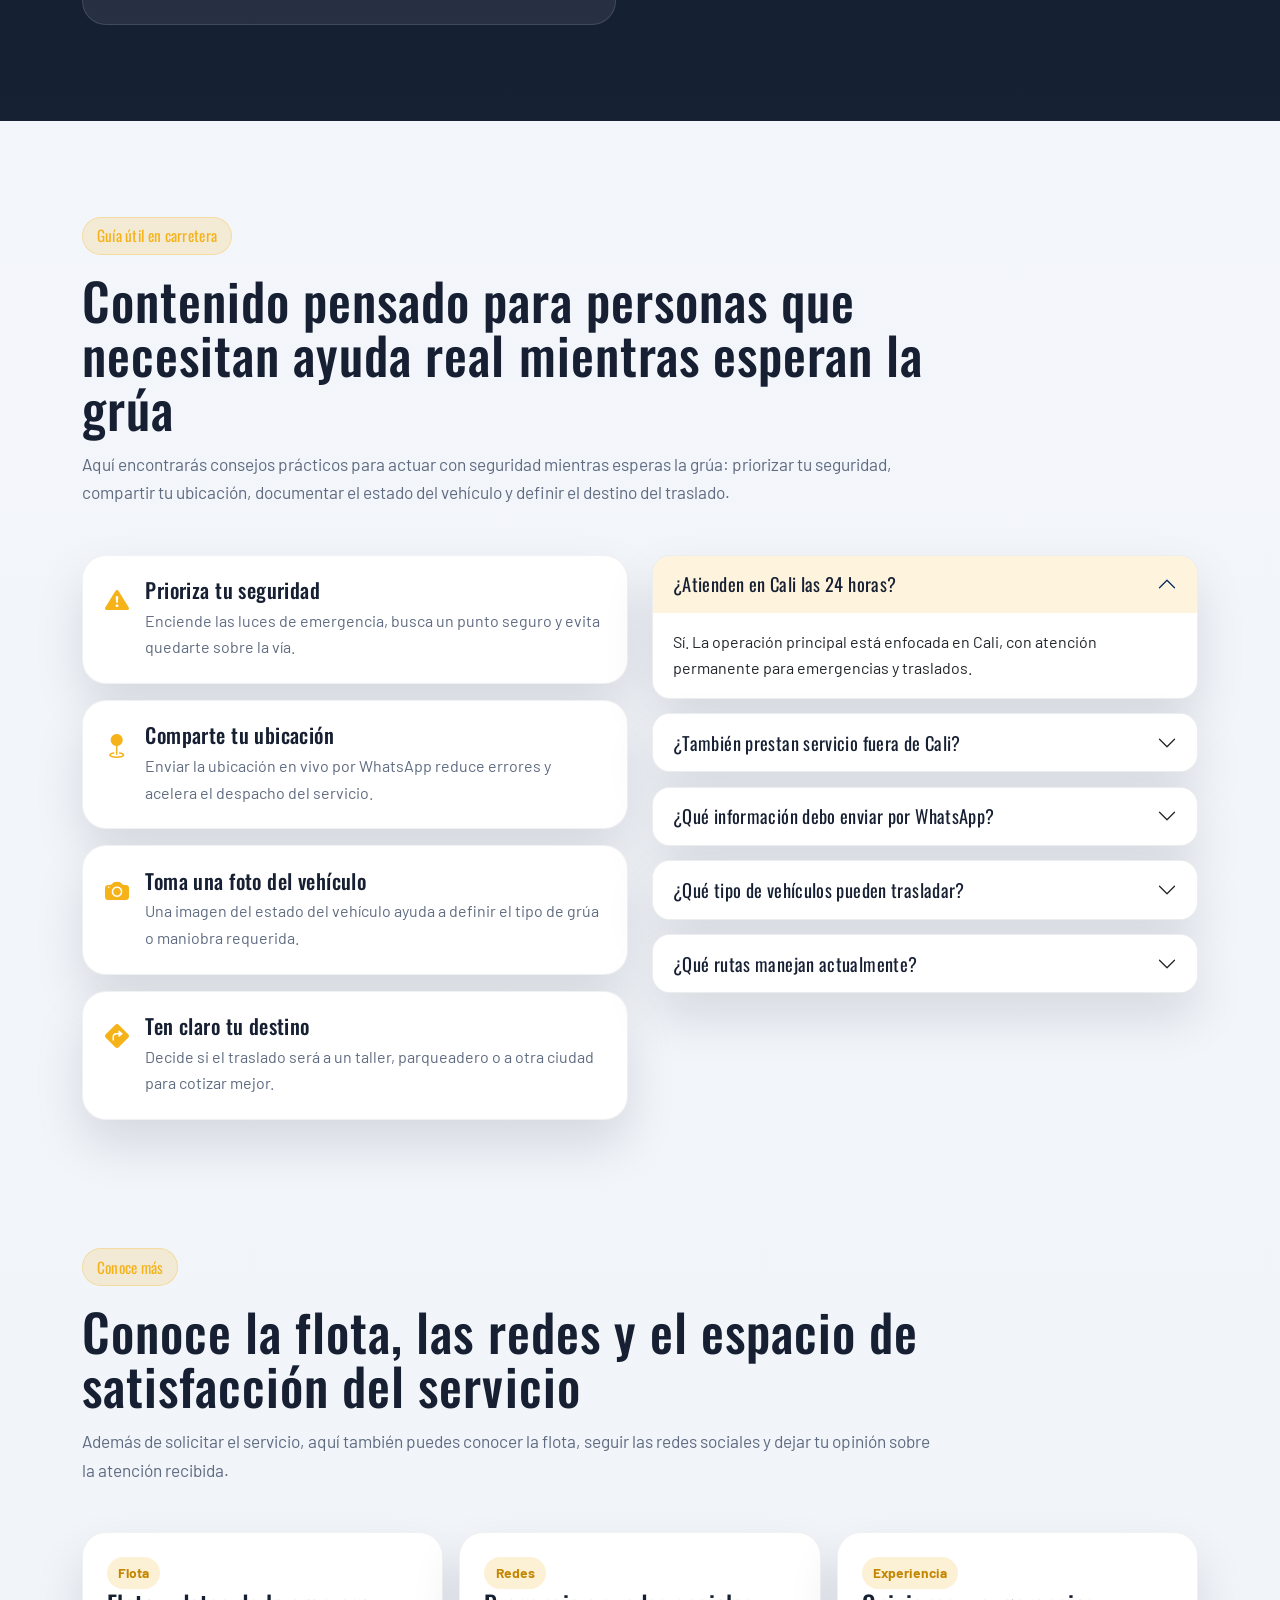
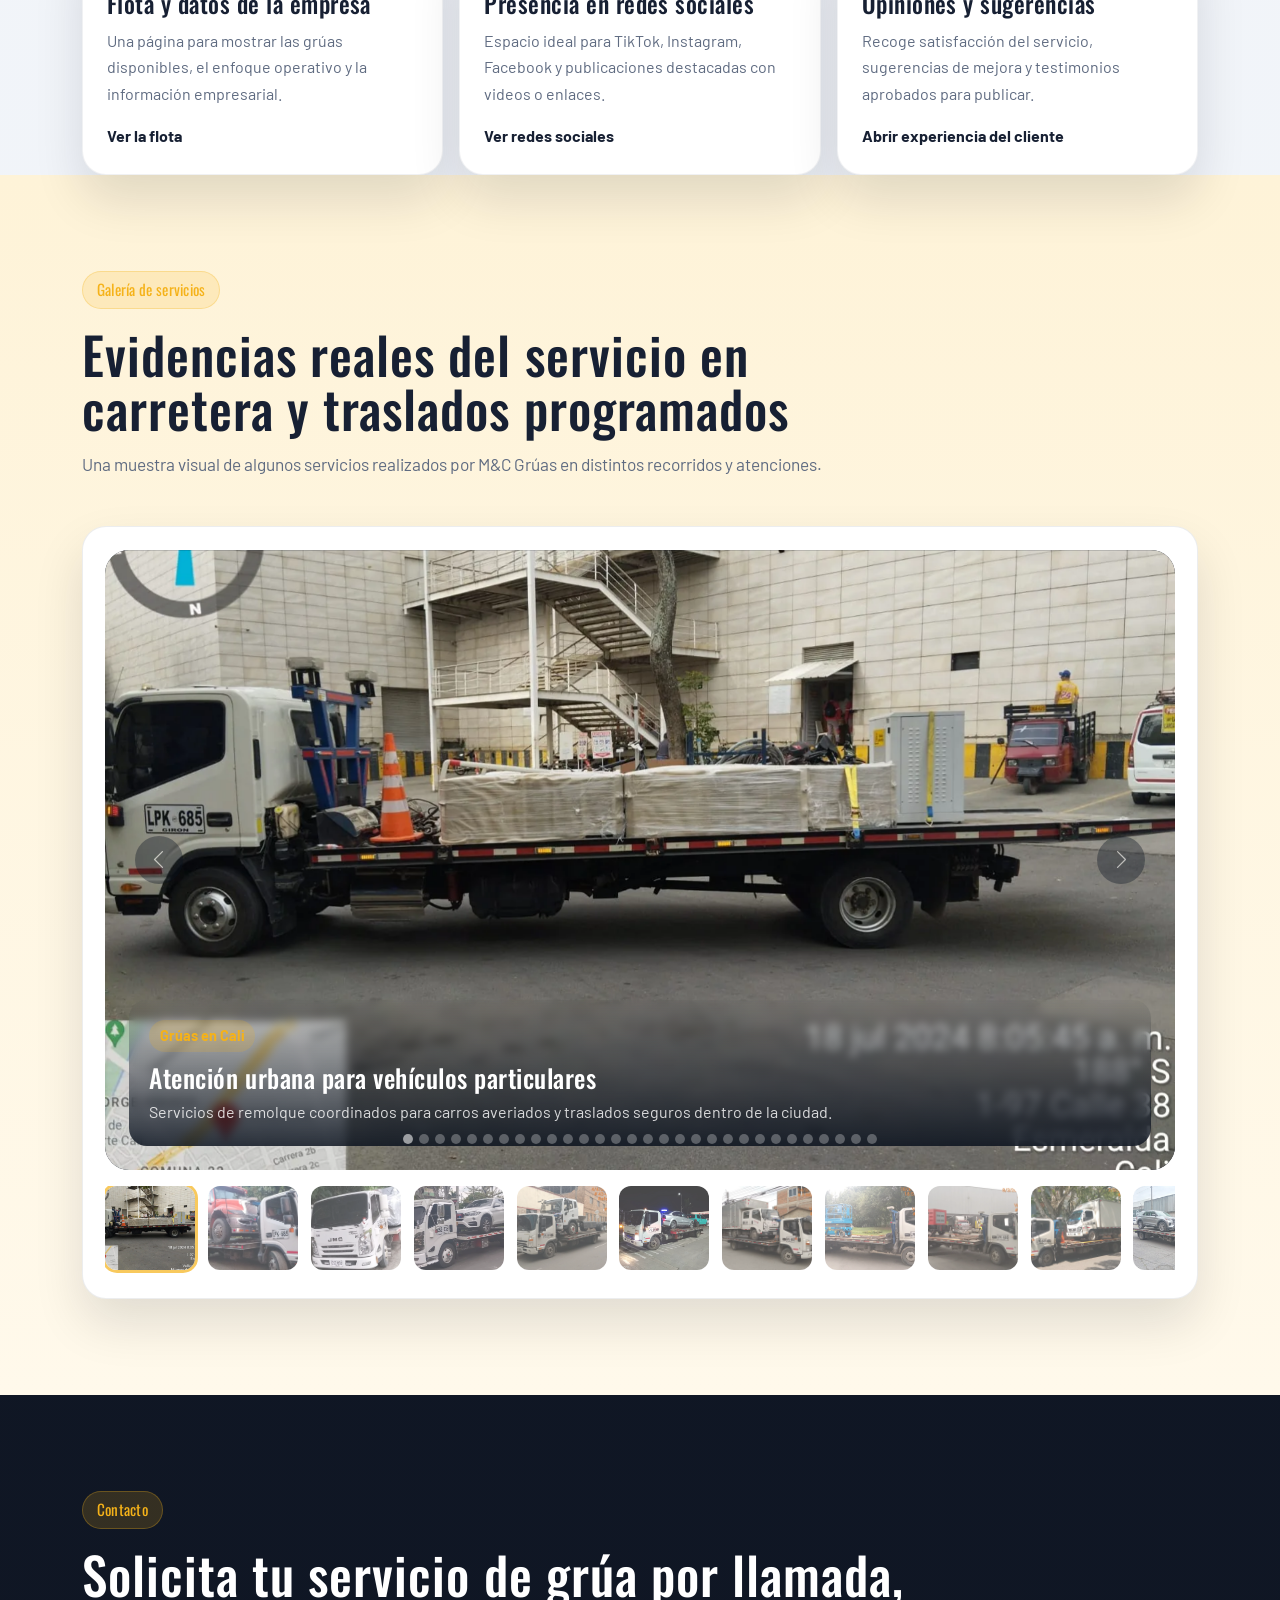
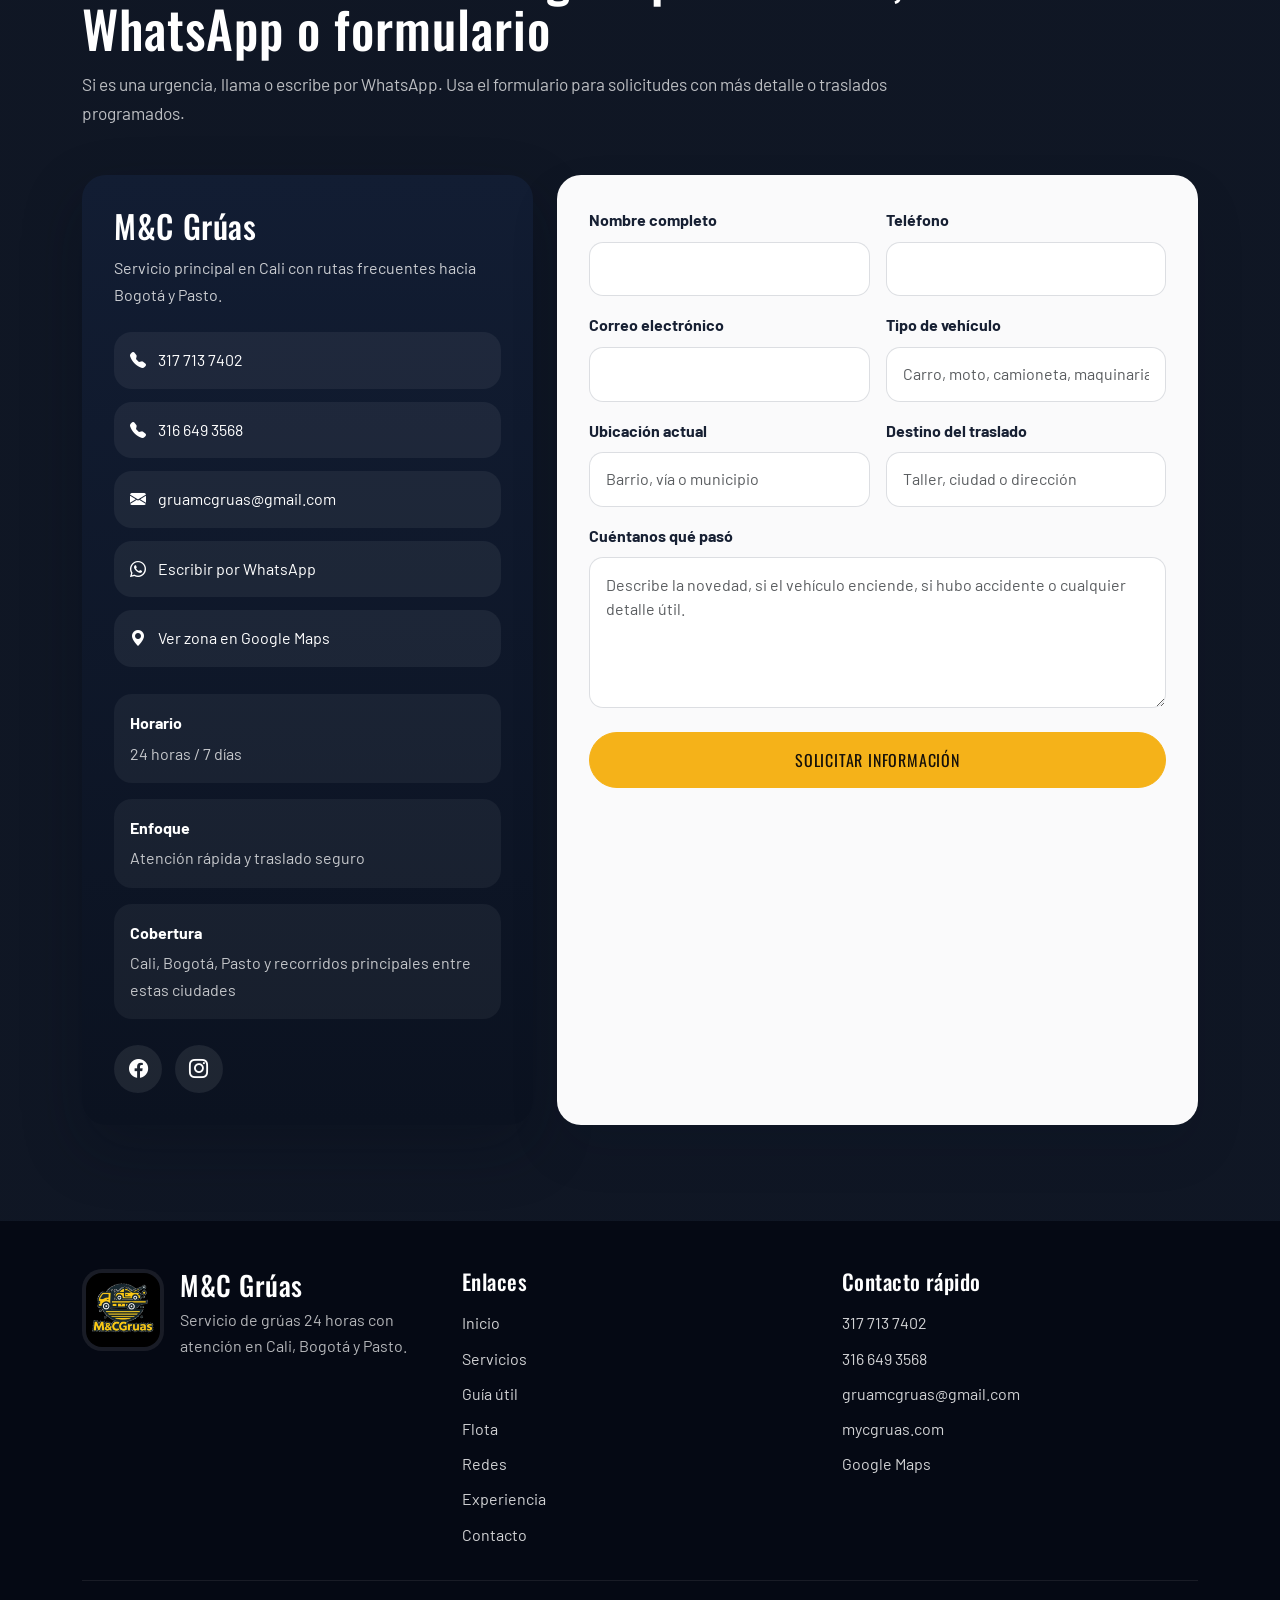
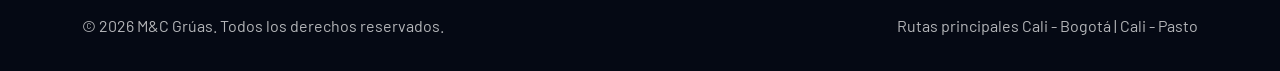
==== commit 8b8d450c: "Contenido: reescribe párrafo guía enfocado al cliente (Lote 5) - index.html #guia: elimina referenci" ====
--- a/index.html
+++ b/index.html
@@ -9,13 +9,6 @@
     name="description"
     content="Servicio de grúas 24 horas en Cali. Traslados a Bogotá y Pasto, asistencia vial para carros, motos, camionetas y maquinaria."
   />
-  <!-- Google Tag Manager -->
-<script>(function(w,d,s,l,i){w[l]=w[l]||[];w[l].push({'gtm.start':
-new Date().getTime(),event:'gtm.js'});var f=d.getElementsByTagName(s)[0],
-j=d.createElement(s),dl=l!='dataLayer'?'&l='+l:'';j.async=true;j.src=
-'https://www.googletagmanager.com/gtm.js?id='+i+dl;f.parentNode.insertBefore(j,f);
-})(window,document,'script','dataLayer','GTM-K7THMDSF');</script>
-<!-- End Google Tag Manager -->
   <meta name="author" content="M&C Grúas" />
   <meta name="robots" content="index, follow" />
   <meta name="theme-color" content="#f5b219" />
@@ -64,8 +57,10 @@
   <noscript>
     <link rel="stylesheet" href="https://cdn.jsdelivr.net/npm/bootstrap-icons@1.11.3/font/bootstrap-icons.min.css" />
   </noscript>
-  <link rel="stylesheet" href="assets/css/style.css" />
-  <link rel="stylesheet" href="assets/css/responsive.css" />
+  <link rel="preload" href="assets/css/style.css" as="style" onload="this.onload=null;this.rel='stylesheet'" />
+  <noscript><link rel="stylesheet" href="assets/css/style.css" /></noscript>
+  <link rel="preload" href="assets/css/responsive.css" as="style" onload="this.onload=null;this.rel='stylesheet'" />
+  <noscript><link rel="stylesheet" href="assets/css/responsive.css" /></noscript>
   <script type="application/ld+json">
     {
       "@context": "https://schema.org",
@@ -290,6 +285,7 @@
                   src="assets/img/principalGrua.webp"
                   alt="Camiones de grúa disponibles para servicios en carretera"
                   class="img-fluid"
+                  fetchpriority="high"
                 />
               </div>
               <div class="hero-checklist">
@@ -437,10 +433,11 @@
         <div class="section-heading">
           <span class="section-tag">Guía útil en carretera</span>
           <h2>Contenido pensado para personas que necesitan ayuda real mientras esperan la grúa</h2>
-          <p>
-            Este bloque aporta valor, genera confianza y ayuda a posicionar mejor la página con información útil
-            para quienes están en carretera o acaban de sufrir una varada.
-          </p>
+            <p>
+              Aquí encontrarás consejos prácticos para actuar con seguridad mientras esperas la grúa:
+              priorizar tu seguridad, compartir tu ubicación, documentar el estado del vehículo y definir
+              el destino del traslado.
+            </p>
         </div>
 
         <div class="row g-4 align-items-start">
@@ -824,6 +821,13 @@
   </div>
 
   <!-- Bootstrap aporta componentes visuales y scripts.js maneja la logica del sitio -->
+  <!-- Google Tag Manager -->
+<script>(function(w,d,s,l,i){w[l]=w[l]||[];w[l].push({'gtm.start':
+new Date().getTime(),event:'gtm.js'});var f=d.getElementsByTagName(s)[0],
+j=d.createElement(s),dl=l!='dataLayer'?'&l='+l:'';j.async=true;j.src=
+'https://www.googletagmanager.com/gtm.js?id='+i+dl;f.parentNode.insertBefore(j,f);
+})(window,document,'script','dataLayer','GTM-K7THMDSF');</script>
+<!-- End Google Tag Manager -->
   <script src="https://cdn.jsdelivr.net/npm/bootstrap@5.3.3/dist/js/bootstrap.bundle.min.js" defer></script>
   <script src="assets/js/scripts.js" defer></script>
 </body>
